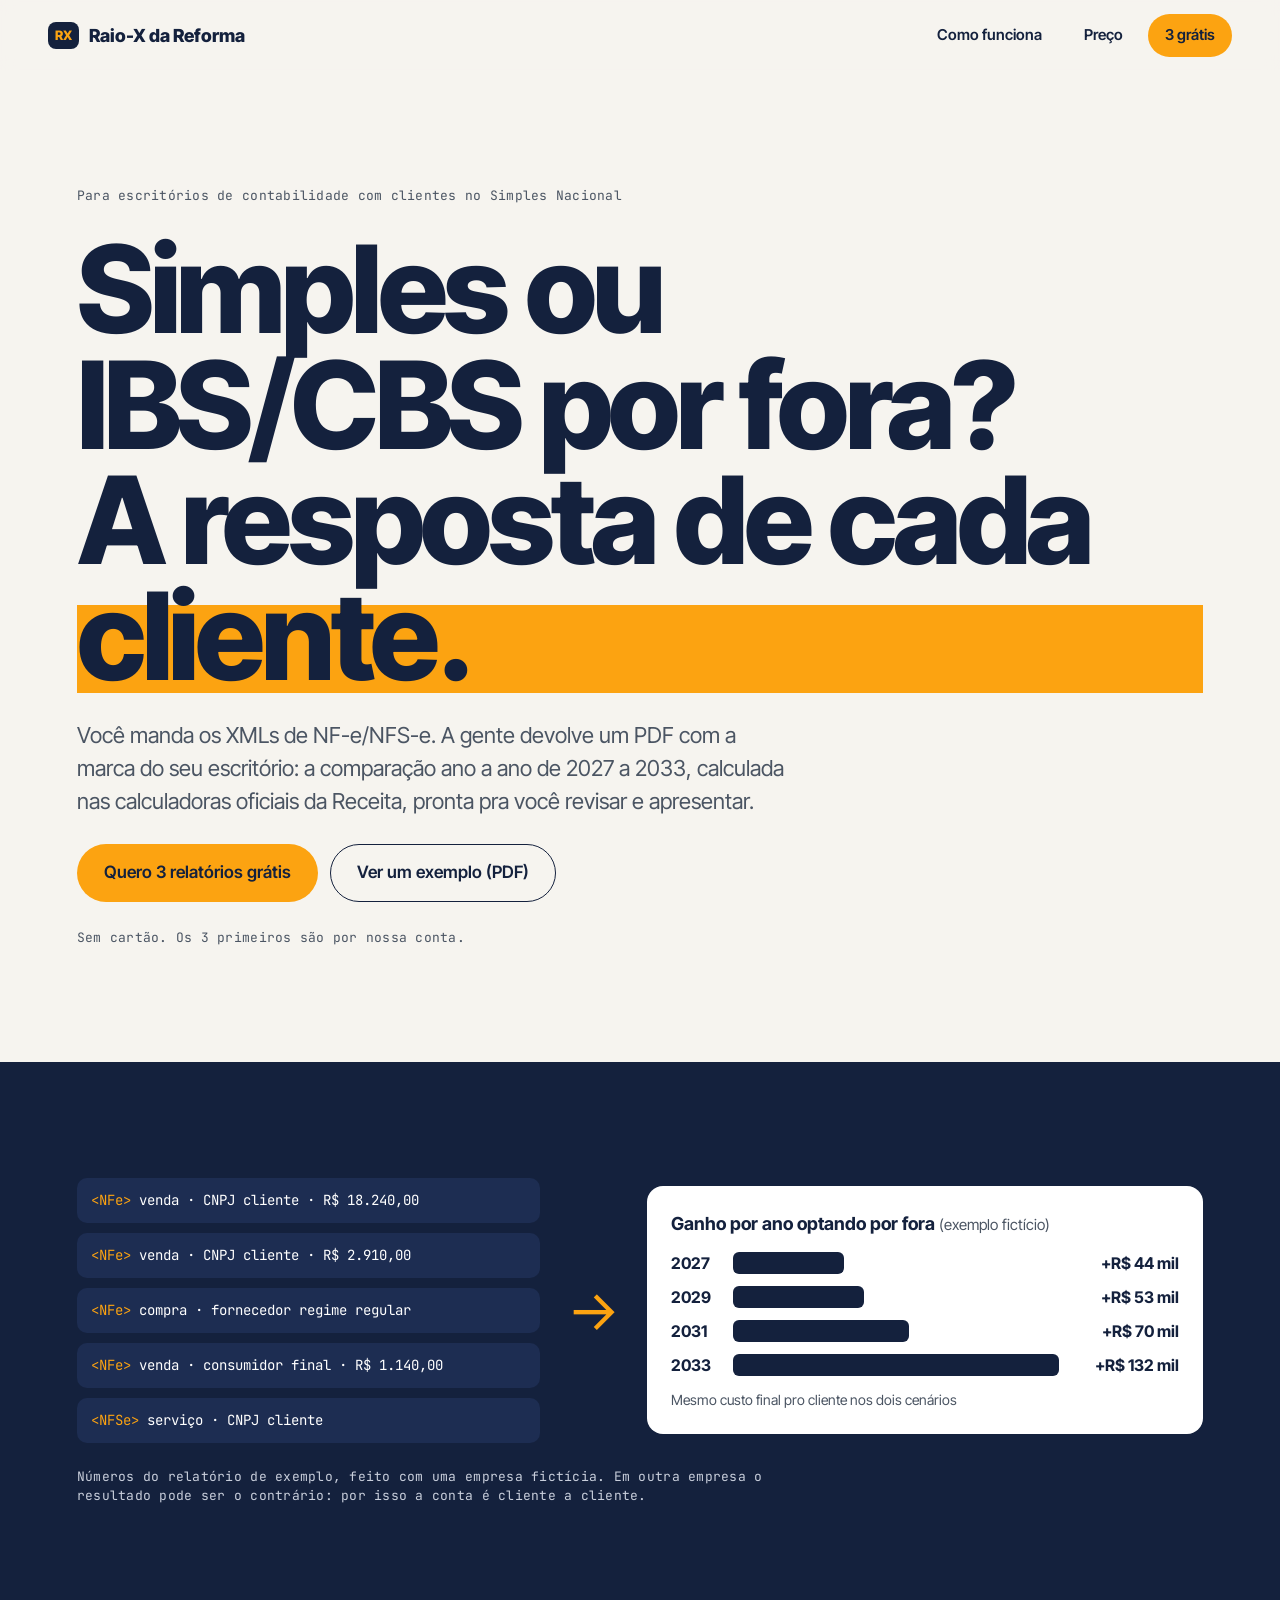
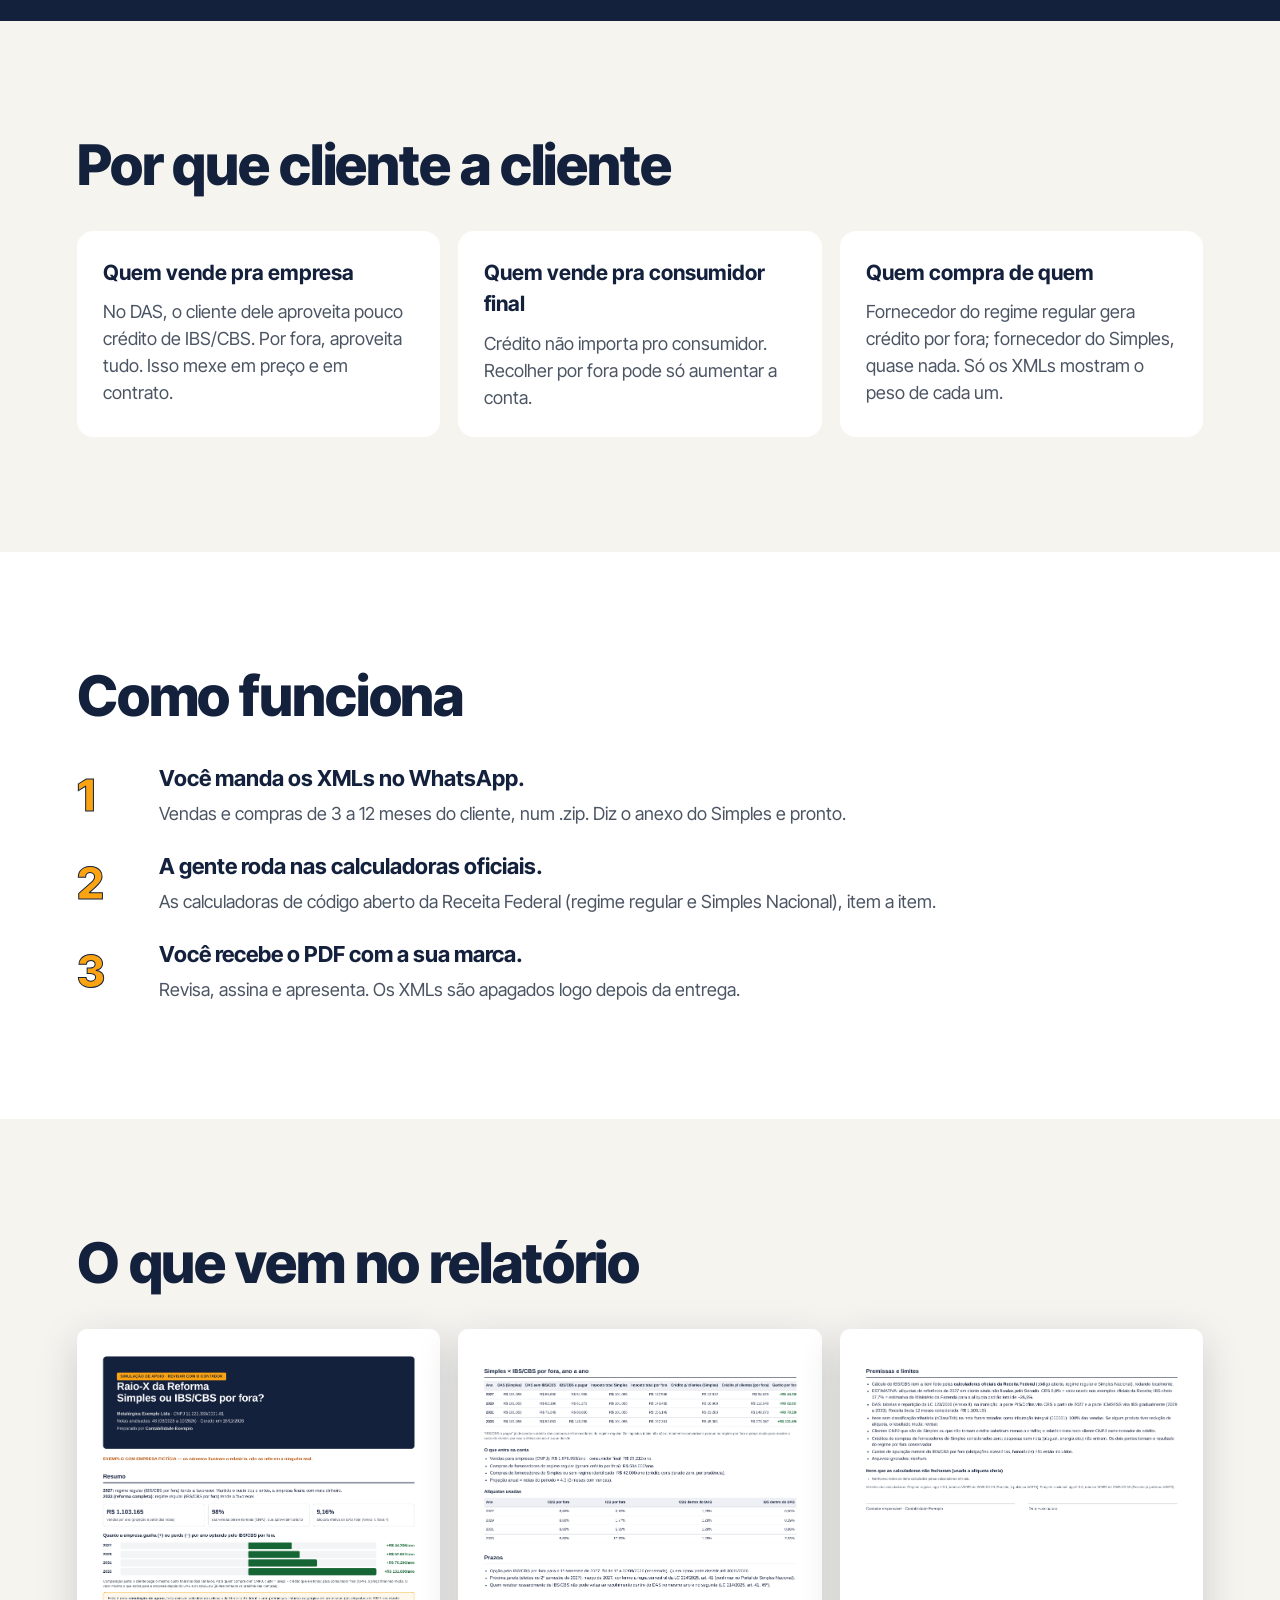
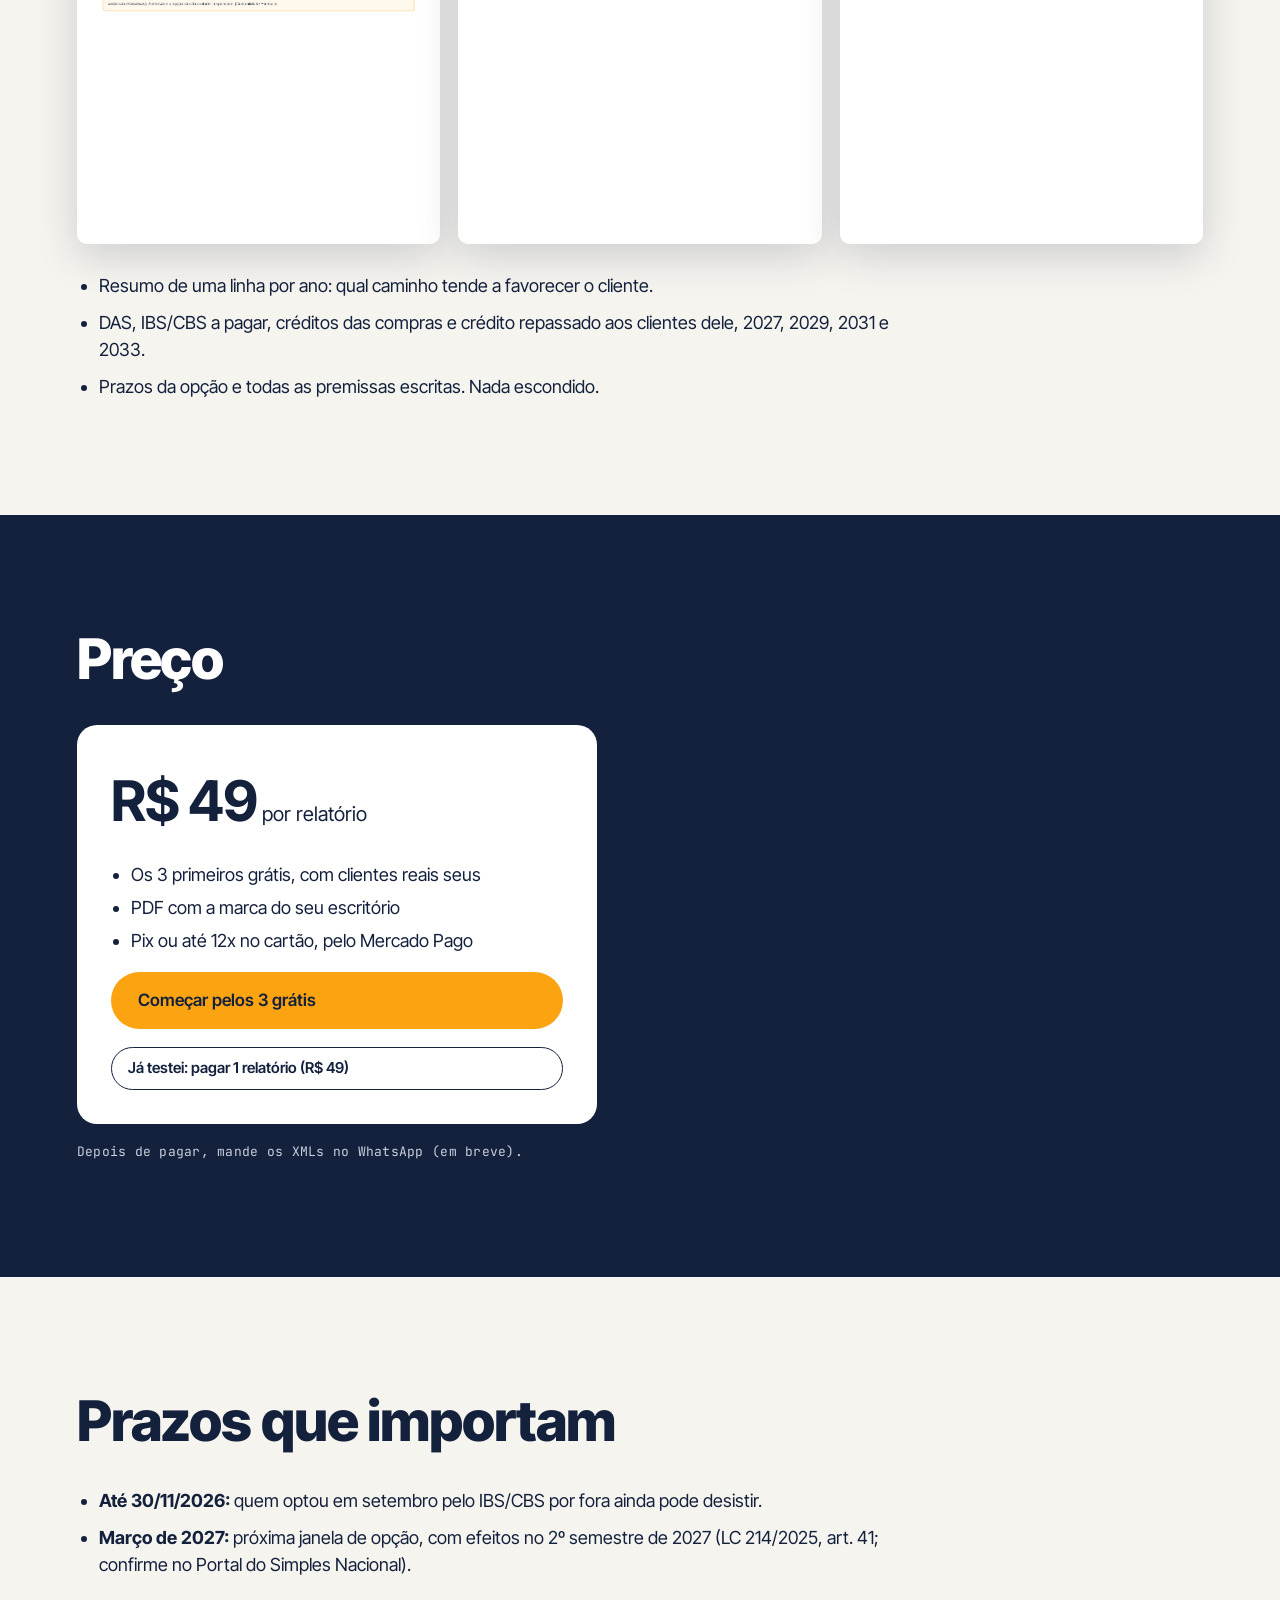
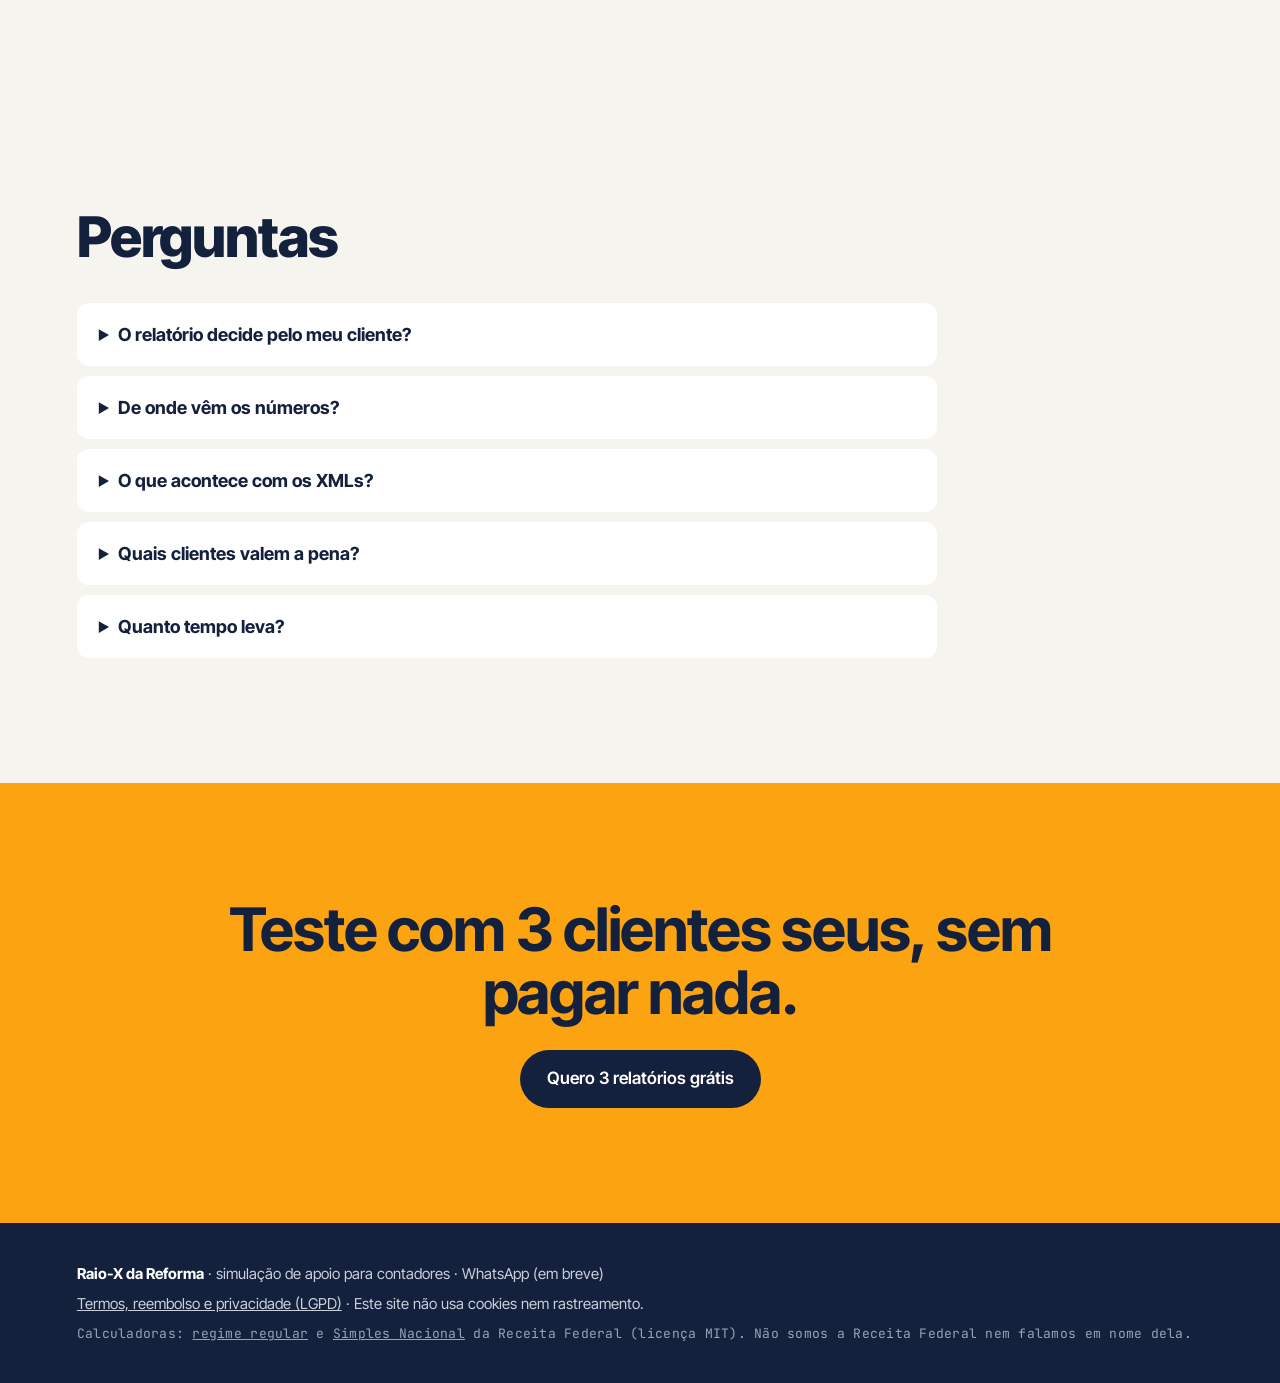
==== index.html @ d7676b39 "Raio-X Reforma: report engine, sales robot, site" ====
<!doctype html>
<html lang="pt-BR">
<head>
<meta charset="utf-8">
<meta name="viewport" content="width=device-width, initial-scale=1">
<title>Raio-X da Reforma · Simples ou IBS/CBS por fora, cliente a cliente</title>
<meta name="description" content="Para escritórios de contabilidade: a partir dos XMLs de NF-e/NFS-e, um PDF com a sua marca comparando Simples x IBS/CBS por fora, ano a ano de 2027 a 2033, calculado nas calculadoras oficiais da Receita.">
<meta name="theme-color" content="#14213d">
<meta property="og:title" content="Raio-X da Reforma · Simples ou IBS/CBS por fora?">
<meta property="og:description" content="A resposta de cada cliente do Simples, num PDF com a marca do seu escritório. 3 relatórios grátis.">
<meta property="og:type" content="website">
<meta property="og:url" content="https://maglionithiago76-debug.github.io/raio-x-reforma/">
<meta property="og:locale" content="pt_BR">
<meta property="og:image" content="https://maglionithiago76-debug.github.io/raio-x-reforma/exemplo/pg-1.png">
<link rel="canonical" href="https://maglionithiago76-debug.github.io/raio-x-reforma/">
<link rel="icon" href="img/icon.svg" type="image/svg+xml">
<link rel="preconnect" href="https://fonts.googleapis.com">
<link rel="preconnect" href="https://fonts.gstatic.com" crossorigin>
<link href="https://fonts.googleapis.com/css2?family=Inter+Tight:wght@400;500;700;800&family=JetBrains+Mono:wght@400;500&display=swap" rel="stylesheet">
<link rel="stylesheet" href="style.css">
</head>
<body>

<header class="nav">
  <a class="marca" href="#topo" aria-label="Raio-X da Reforma, início"><span class="marca__selo" aria-hidden="true">RX</span>Raio-X da Reforma</a>
  <nav class="nav__links" aria-label="Principal">
    <a class="pilula" href="#como">Como funciona</a>
    <a class="pilula" href="#preco">Preço</a>
    <a class="pilula pilula--acento" data-wa="Oi! Quero testar os 3 relatórios grátis do Raio-X da Reforma." href="#">3 grátis</a>
  </nav>
</header>

<main id="topo">

<section class="hero" aria-labelledby="hero-titulo">
  <p class="rotulo">Para escritórios de contabilidade com clientes no Simples Nacional</p>
  <h1 class="hero__titulo" id="hero-titulo">
    <span class="linha">Simples ou</span>
    <span class="linha">IBS/CBS por fora?</span>
    <span class="linha linha--acento">A resposta de cada cliente.</span>
  </h1>
  <p class="hero__sub">Você manda os XMLs de NF-e/NFS-e. A gente devolve um PDF com a marca do seu escritório: a comparação ano a ano de 2027 a 2033, calculada nas calculadoras oficiais da Receita, pronta pra você revisar e apresentar.</p>
  <div class="hero__acoes">
    <a class="pilula pilula--acento pilula--g" data-wa="Oi! Quero testar os 3 relatórios grátis do Raio-X da Reforma." href="#">Quero 3 relatórios grátis</a>
    <a class="pilula pilula--linha pilula--g" href="exemplo/Raio-X%20Reforma%20-%20EXEMPLO.pdf" target="_blank" rel="noopener">Ver um exemplo (PDF)</a>
  </div>
  <p class="rotulo hero__nota">Sem cartão. Os 3 primeiros são por nossa conta.</p>
</section>

<section class="cena" aria-label="Como os XMLs viram o relatório">
  <div class="cena__palco">
    <div class="xmls" aria-hidden="true">
      <p class="xml"><span>&lt;NFe&gt;</span> venda · CNPJ cliente · R$ 18.240,00</p>
      <p class="xml"><span>&lt;NFe&gt;</span> venda · CNPJ cliente · R$ 2.910,00</p>
      <p class="xml"><span>&lt;NFe&gt;</span> compra · fornecedor regime regular</p>
      <p class="xml"><span>&lt;NFe&gt;</span> venda · consumidor final · R$ 1.140,00</p>
      <p class="xml"><span>&lt;NFSe&gt;</span> serviço · CNPJ cliente</p>
    </div>
    <div class="seta" aria-hidden="true">→</div>
    <div class="painel" aria-hidden="true">
      <p class="painel__topo">Ganho por ano optando por fora <small>(exemplo fictício)</small></p>
      <div class="barra"><b>2027</b><i style="--w:34%"></i><span>+R$ 44 mil</span></div>
      <div class="barra"><b>2029</b><i style="--w:40%"></i><span>+R$ 53 mil</span></div>
      <div class="barra"><b>2031</b><i style="--w:54%"></i><span>+R$ 70 mil</span></div>
      <div class="barra"><b>2033</b><i style="--w:100%"></i><span>+R$ 132 mil</span></div>
      <p class="painel__pe">Mesmo custo final pro cliente nos dois cenários</p>
    </div>
  </div>
  <p class="rotulo cena__nota">Números do relatório de exemplo, feito com uma empresa fictícia. Em outra empresa o resultado pode ser o contrário: por isso a conta é cliente a cliente.</p>
</section>

<section class="porque" aria-labelledby="porque-titulo">
  <h2 class="secao__titulo" id="porque-titulo">Por que cliente a cliente</h2>
  <div class="cards">
    <article><h3>Quem vende pra empresa</h3><p>No DAS, o cliente dele aproveita pouco crédito de IBS/CBS. Por fora, aproveita tudo. Isso mexe em preço e em contrato.</p></article>
    <article><h3>Quem vende pra consumidor final</h3><p>Crédito não importa pro consumidor. Recolher por fora pode só aumentar a conta.</p></article>
    <article><h3>Quem compra de quem</h3><p>Fornecedor do regime regular gera crédito por fora; fornecedor do Simples, quase nada. Só os XMLs mostram o peso de cada um.</p></article>
  </div>
</section>

<section class="como" id="como" aria-labelledby="como-titulo">
  <h2 class="secao__titulo" id="como-titulo">Como funciona</h2>
  <ol class="passos">
    <li><b>Você manda os XMLs no WhatsApp.</b><span>Vendas e compras de 3 a 12 meses do cliente, num .zip. Diz o anexo do Simples e pronto.</span></li>
    <li><b>A gente roda nas calculadoras oficiais.</b><span>As calculadoras de código aberto da Receita Federal (regime regular e Simples Nacional), item a item.</span></li>
    <li><b>Você recebe o PDF com a sua marca.</b><span>Revisa, assina e apresenta. Os XMLs são apagados logo depois da entrega.</span></li>
  </ol>
</section>

<section class="exemplo" aria-labelledby="ex-titulo">
  <h2 class="secao__titulo" id="ex-titulo">O que vem no relatório</h2>
  <div class="paginas">
    <a href="exemplo/Raio-X%20Reforma%20-%20EXEMPLO.pdf" target="_blank" rel="noopener"><img src="exemplo/pg-1.png" alt="Página 1 do relatório de exemplo: resumo com o ganho ou perda por ano" loading="lazy" width="909" height="1286"></a>
    <a href="exemplo/Raio-X%20Reforma%20-%20EXEMPLO.pdf" target="_blank" rel="noopener"><img src="exemplo/pg-2.png" alt="Página 2: tabela Simples x IBS/CBS por fora, ano a ano, e alíquotas usadas" loading="lazy" width="909" height="1286"></a>
    <a href="exemplo/Raio-X%20Reforma%20-%20EXEMPLO.pdf" target="_blank" rel="noopener"><img src="exemplo/pg-3.png" alt="Página 3: premissas, limites e espaço para assinatura do contador" loading="lazy" width="909" height="1286"></a>
  </div>
  <ul class="lista">
    <li>Resumo de uma linha por ano: qual caminho tende a favorecer o cliente.</li>
    <li>DAS, IBS/CBS a pagar, créditos das compras e crédito repassado aos clientes dele, 2027, 2029, 2031 e 2033.</li>
    <li>Prazos da opção e todas as premissas escritas. Nada escondido.</li>
  </ul>
</section>

<section class="preco" id="preco" aria-labelledby="preco-titulo">
  <h2 class="secao__titulo" id="preco-titulo">Preço</h2>
  <div class="cartao">
    <p class="cartao__valor"><b>R$ 49</b> por relatório</p>
    <ul>
      <li>Os 3 primeiros grátis, com clientes reais seus</li>
      <li>PDF com a marca do seu escritório</li>
      <li>Pix ou até 12x no cartão, pelo Mercado Pago</li>
    </ul>
    <a class="pilula pilula--acento pilula--g" data-wa="Oi! Quero testar os 3 relatórios grátis do Raio-X da Reforma." href="#">Começar pelos 3 grátis</a>
    <a class="pilula pilula--linha" data-pagar href="#">Já testei: pagar 1 relatório (R$ 49)</a>
  </div>
  <p class="rotulo">Depois de pagar, mande os XMLs no WhatsApp <span data-fone>(em breve)</span>.</p>
</section>

<section class="prazos" aria-labelledby="prazos-titulo">
  <h2 class="secao__titulo" id="prazos-titulo">Prazos que importam</h2>
  <ul class="lista">
    <li><b>Até 30/11/2026:</b> quem optou em setembro pelo IBS/CBS por fora ainda pode desistir.</li>
    <li><b>Março de 2027:</b> próxima janela de opção, com efeitos no 2º semestre de 2027 (LC 214/2025, art. 41; confirme no Portal do Simples Nacional).</li>
  </ul>
</section>

<section class="faq" aria-labelledby="faq-titulo">
  <h2 class="secao__titulo" id="faq-titulo">Perguntas</h2>
  <details><summary>O relatório decide pelo meu cliente?</summary><p>Não. É uma simulação de apoio. Quem decide e faz a opção é o contador responsável; o PDF traz espaço pra sua assinatura.</p></details>
  <details><summary>De onde vêm os números?</summary><p>O IBS e a CBS de cada item saem das calculadoras oficiais de código aberto da Receita Federal. O DAS sai das tabelas da LC 123/2006. As alíquotas de 2027 em diante ainda não foram fixadas, então usamos as estimativas oficiais e isso vem escrito no relatório.</p></details>
  <details><summary>O que acontece com os XMLs?</summary><p>Usamos só pra gerar o relatório e apagamos logo depois da entrega. Não vendemos nem compartilhamos nada.</p></details>
  <details><summary>Quais clientes valem a pena?</summary><p>Principalmente os do Simples que vendem pra outras empresas (CNPJ). Pra quem vende só pra consumidor final, o relatório costuma confirmar que o DAS basta.</p></details>
  <details><summary>Quanto tempo leva?</summary><p>Normalmente no mesmo dia útil em que os XMLs chegam.</p></details>
</section>

<section class="fim">
  <h2>Teste com 3 clientes seus, sem pagar nada.</h2>
  <a class="pilula pilula--acento pilula--g" data-wa="Oi! Quero testar os 3 relatórios grátis do Raio-X da Reforma." href="#">Quero 3 relatórios grátis</a>
</section>

</main>

<footer class="rodape">
  <p><b>Raio-X da Reforma</b> · simulação de apoio para contadores · WhatsApp <span data-fone>(em breve)</span></p>
  <p><a href="termos.html">Termos, reembolso e privacidade (LGPD)</a> · Este site não usa cookies nem rastreamento.</p>
  <p class="rotulo">Calculadoras: <a href="https://github.com/ReceitaFederal/calculadora-rtc-regime-regular" target="_blank" rel="noopener">regime regular</a> e <a href="https://github.com/ReceitaFederal/calculadora-rtc-simples-nacional" target="_blank" rel="noopener">Simples Nacional</a> da Receita Federal (licença MIT). Não somos a Receita Federal nem falamos em nome dela.</p>
</footer>

<script src="config.js"></script>
<script src="app.js"></script>
</body>
</html>
---- style.css ----
/* Palette (3 colours): navy base #14213d · white/off-white neutral · amber accent #fca311 */
:root { --base: #14213d; --base-2: #1d2d52; --neutro: #ffffff; --papel: #f6f4ef; --acento: #fca311; --texto: #14213d; --suave: #4b5563; }
* { box-sizing: border-box; margin: 0; }
html { scroll-behavior: smooth; }
body { font-family: "Inter Tight", system-ui, sans-serif; background: var(--papel); color: var(--texto); font-size: 18px; line-height: 1.5; }
a { color: inherit; }
img { max-width: 100%; display: block; }
.rotulo { font-family: "JetBrains Mono", monospace; font-size: 13px; letter-spacing: .02em; color: var(--suave); }

.nav { position: sticky; top: 0; z-index: 10; display: flex; justify-content: space-between; align-items: center; gap: 12px;
  padding: 14px clamp(16px, 4vw, 48px); background: rgba(246, 244, 239, .92); backdrop-filter: blur(8px); }
.marca { display: flex; align-items: center; gap: 10px; font-weight: 800; text-decoration: none; font-size: 18px; }
.marca__selo { background: var(--base); color: var(--acento); border-radius: 8px; padding: 4px 7px; font-size: 13px; }
.nav__links { display: flex; gap: 8px; }
.pilula { display: inline-block; padding: 9px 16px; border-radius: 999px; text-decoration: none; font-weight: 600; font-size: 15px; border: 1.5px solid transparent; }
.pilula--acento { background: var(--acento); color: var(--base); }
.pilula--acento:hover { filter: brightness(1.05); }
.pilula--linha { border-color: currentColor; }
.pilula--g { padding: 15px 26px; font-size: 17px; }

section { padding: clamp(56px, 9vw, 120px) clamp(16px, 6vw, 96px); }
.secao__titulo { font-size: clamp(32px, 5vw, 56px); line-height: 1.05; letter-spacing: -.02em; margin-bottom: 36px; font-weight: 800; }

.hero { min-height: 88vh; display: flex; flex-direction: column; justify-content: center; gap: 26px; }
.hero__titulo { font-size: clamp(46px, 9.5vw, 132px); line-height: .95; letter-spacing: -.035em; font-weight: 800; }
.hero__titulo .linha { display: block; opacity: 0; transform: translateY(30px); animation: sobe .8s cubic-bezier(.2, .7, .2, 1) forwards; }
.hero__titulo .linha:nth-child(2) { animation-delay: .12s; }
.hero__titulo .linha:nth-child(3) { animation-delay: .24s; }
.linha--acento { color: var(--base); background: linear-gradient(transparent 62%, var(--acento) 62%); width: fit-content; }
@keyframes sobe { to { opacity: 1; transform: none; } }
.hero__sub { max-width: 720px; font-size: clamp(18px, 2vw, 22px); color: var(--suave); }
.hero__acoes { display: flex; flex-wrap: wrap; gap: 12px; }

.cena { background: var(--base); color: var(--neutro); }
.cena__palco { display: grid; grid-template-columns: 1fr auto 1.2fr; gap: 28px; align-items: center; }
.xmls { display: grid; gap: 10px; }
.xml { font-family: "JetBrains Mono", monospace; font-size: 14px; background: var(--base-2); border-radius: 10px; padding: 12px 14px; opacity: .2; transform: translateX(-20px); transition: .6s; }
.xml span { color: var(--acento); }
.cena.ativa .xml { opacity: 1; transform: none; }
.cena.ativa .xml:nth-child(2) { transition-delay: .1s; } .cena.ativa .xml:nth-child(3) { transition-delay: .2s; }
.cena.ativa .xml:nth-child(4) { transition-delay: .3s; } .cena.ativa .xml:nth-child(5) { transition-delay: .4s; }
.seta { font-size: 56px; color: var(--acento); }
.painel { background: var(--neutro); color: var(--base); border-radius: 16px; padding: 24px; }
.painel__topo { font-weight: 700; margin-bottom: 14px; } .painel__topo small { color: var(--suave); font-weight: 400; }
.barra { display: grid; grid-template-columns: 52px 1fr 110px; gap: 10px; align-items: center; margin: 10px 0; font-size: 16px; }
.barra i { display: block; height: 22px; border-radius: 6px; background: var(--base); width: 0; transition: width 1.2s cubic-bezier(.2, .7, .2, 1) .5s; }
.cena.ativa .barra i { width: var(--w); }
.barra span { font-weight: 700; text-align: right; }
.painel__pe { margin-top: 12px; font-size: 14px; color: var(--suave); }
.cena__nota { color: #c9cfdc; margin-top: 24px; max-width: 760px; }

.cards { display: grid; grid-template-columns: repeat(3, 1fr); gap: 18px; }
.cards article { background: var(--neutro); border-radius: 16px; padding: 26px; }
.cards h3 { font-size: 21px; margin-bottom: 10px; }
.cards p { color: var(--suave); }

.como { background: var(--neutro); }
.passos { list-style: none; padding: 0; display: grid; gap: 22px; counter-reset: p; max-width: 900px; }
.passos li { counter-increment: p; display: grid; grid-template-columns: 64px 1fr; gap: 4px 18px; }
.passos li::before { content: counter(p); grid-row: span 2; font-size: 44px; font-weight: 800; color: var(--acento); -webkit-text-stroke: 1px var(--base); }
.passos b { font-size: 22px; } .passos span { color: var(--suave); }

.paginas { display: grid; grid-template-columns: repeat(3, 1fr); gap: 18px; margin-bottom: 28px; }
.paginas img { border-radius: 10px; box-shadow: 0 12px 40px rgba(20, 33, 61, .18); transition: transform .3s; height: auto; }
.paginas a:hover img { transform: translateY(-6px); }
.lista { display: grid; gap: 10px; max-width: 860px; padding-left: 22px; }

.preco { background: var(--base); color: var(--neutro); }
.cartao { background: var(--neutro); color: var(--base); border-radius: 20px; padding: 34px; max-width: 520px; display: grid; gap: 18px; }
.cartao__valor { font-size: 20px; } .cartao__valor b { font-size: 56px; letter-spacing: -.02em; }
.cartao ul { padding-left: 20px; display: grid; gap: 6px; }
.preco .rotulo { color: #c9cfdc; margin-top: 18px; }

.faq details { background: var(--neutro); border-radius: 12px; padding: 18px 22px; margin-bottom: 10px; max-width: 860px; }
.faq summary { font-weight: 700; cursor: pointer; }
.faq details p { margin-top: 10px; color: var(--suave); }

.fim { background: var(--acento); text-align: center; display: grid; gap: 26px; justify-items: center; }
.fim h2 { font-size: clamp(32px, 5vw, 60px); line-height: 1.05; letter-spacing: -.02em; max-width: 900px; }
.fim .pilula--acento { background: var(--base); color: var(--neutro); }

.rodape { background: var(--base); color: #c9cfdc; padding: 40px clamp(16px, 6vw, 96px); display: grid; gap: 8px; font-size: 15px; }
.rodape b { color: var(--neutro); }
.rodape .rotulo { color: #9aa3b5; }

@media (max-width: 860px) {
  .nav__links .pilula:not(.pilula--acento) { display: none; }
  .cena__palco { grid-template-columns: 1fr; } .seta { transform: rotate(90deg); justify-self: center; }
  .cards, .paginas { grid-template-columns: 1fr; }
  .barra { grid-template-columns: 44px 1fr 96px; font-size: 14px; }
}
@media (prefers-reduced-motion: reduce) {
  .hero__titulo .linha { animation: none; opacity: 1; transform: none; }
  .xml, .barra i { transition: none; }
}
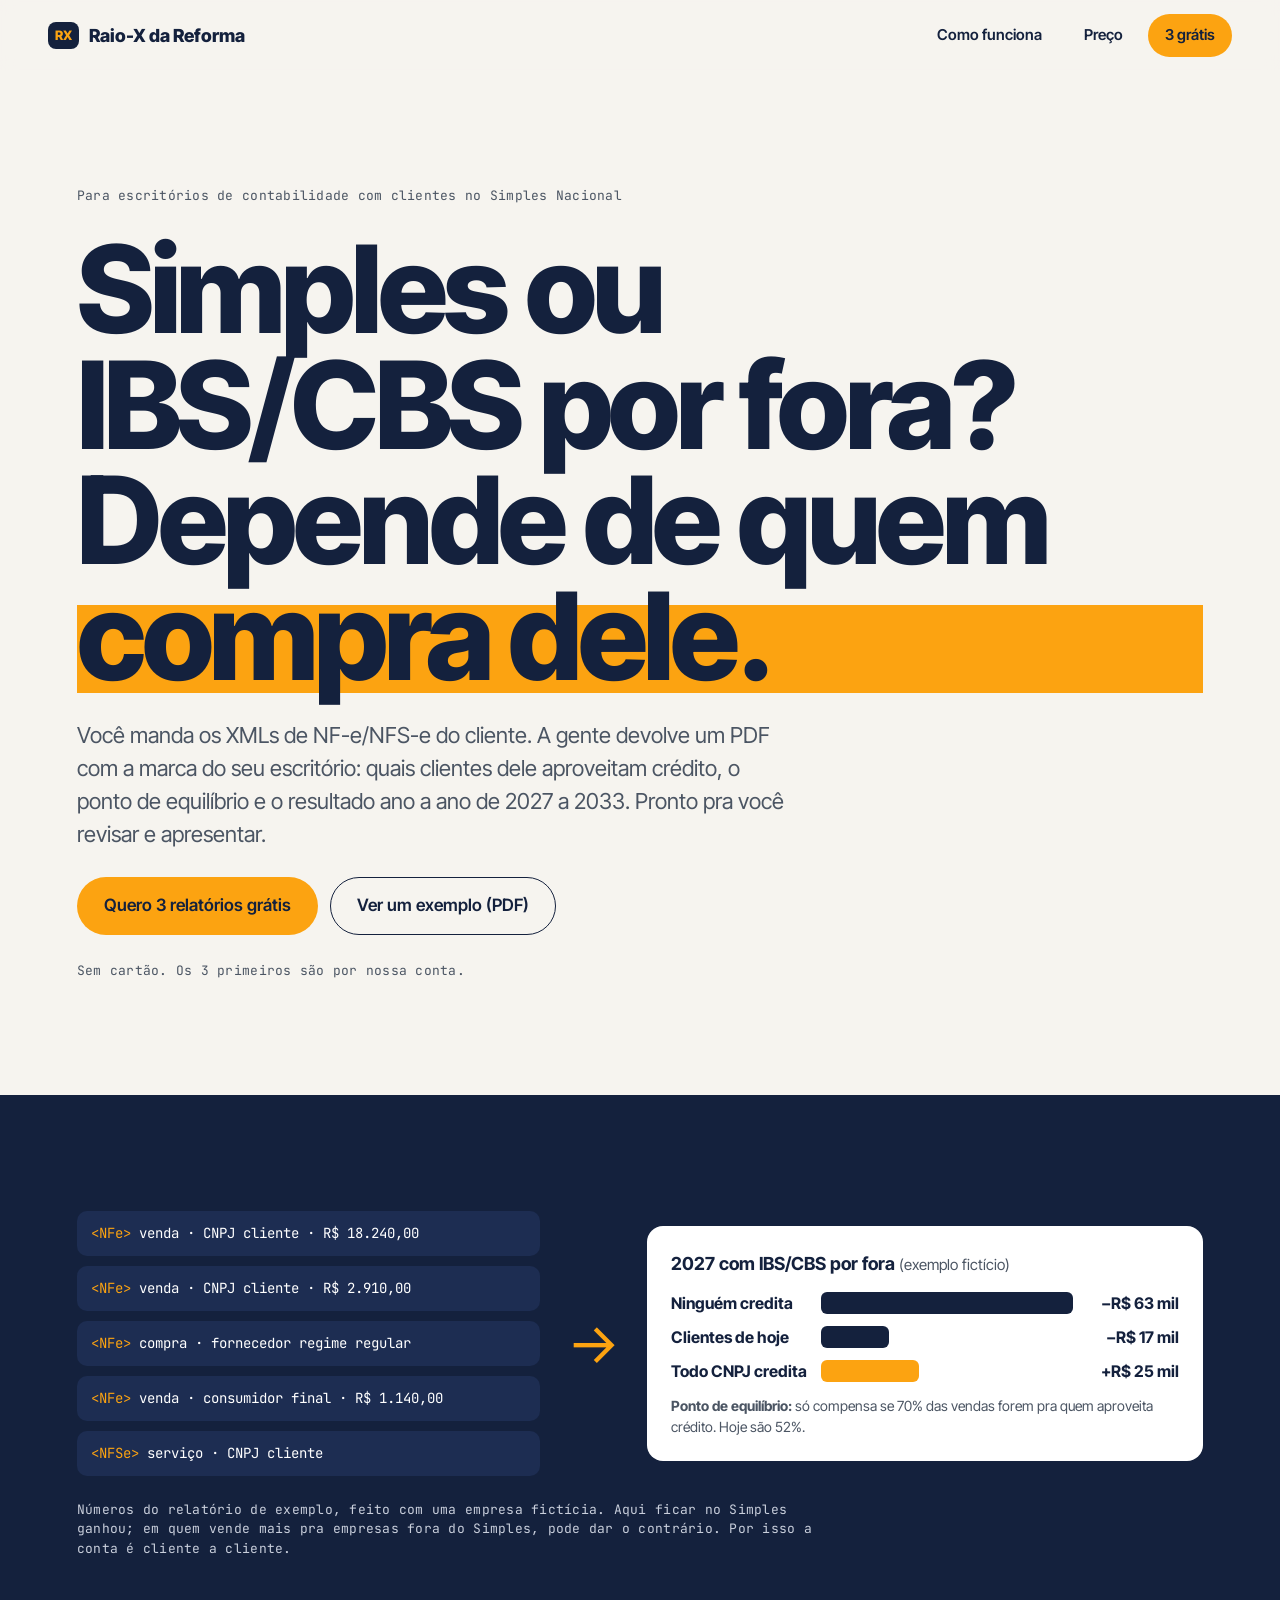
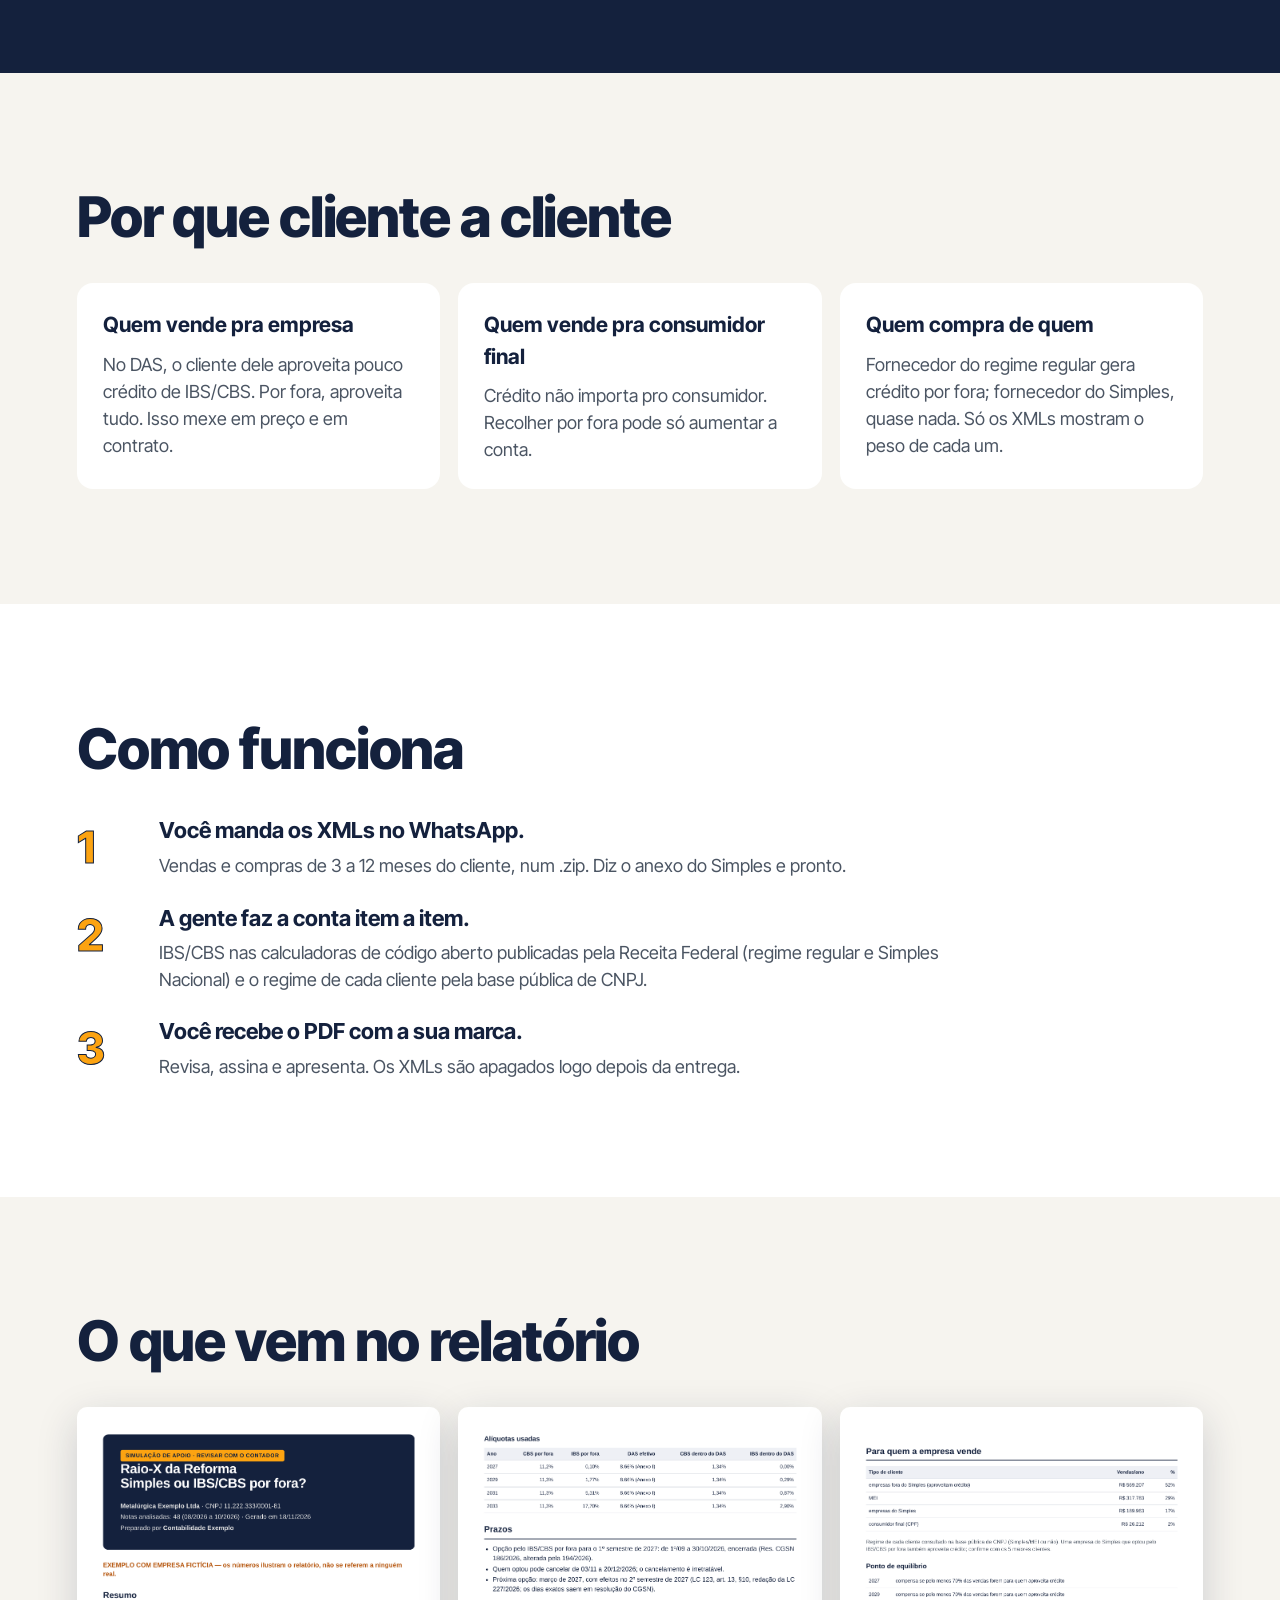
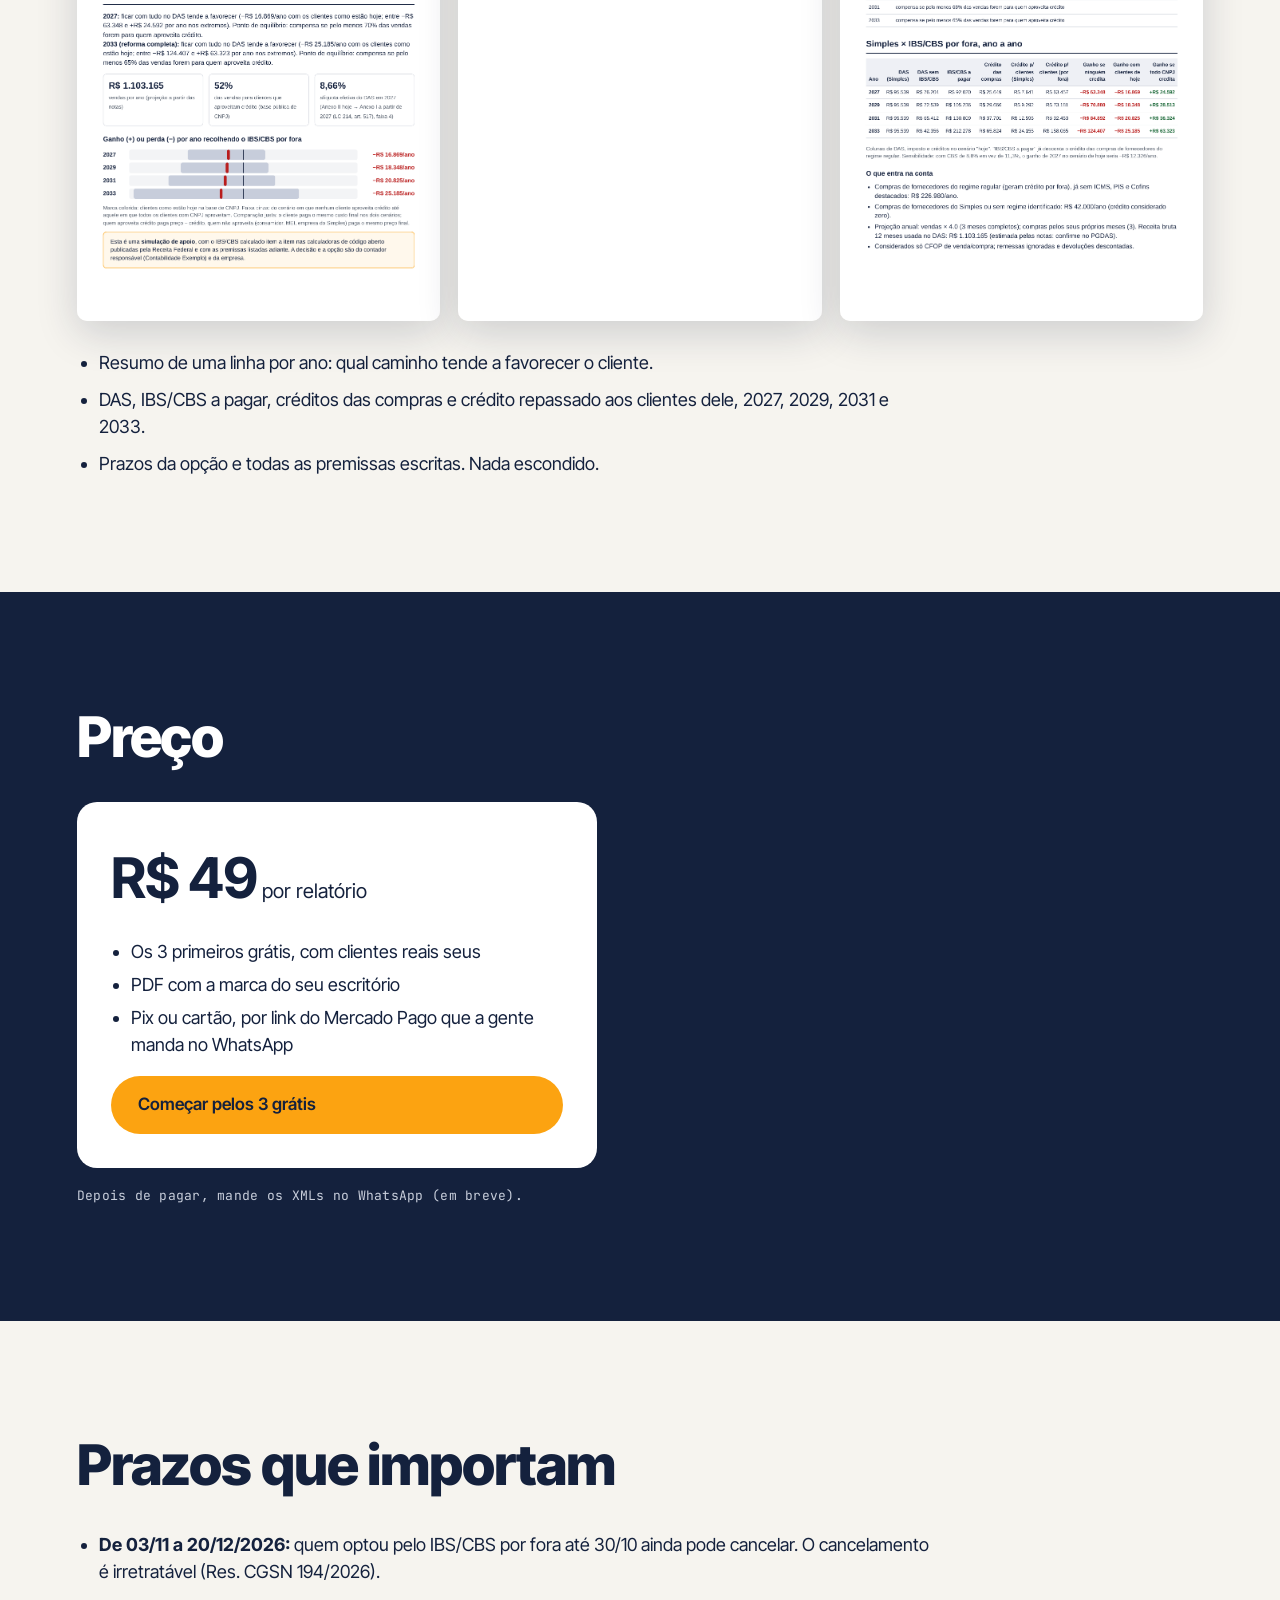
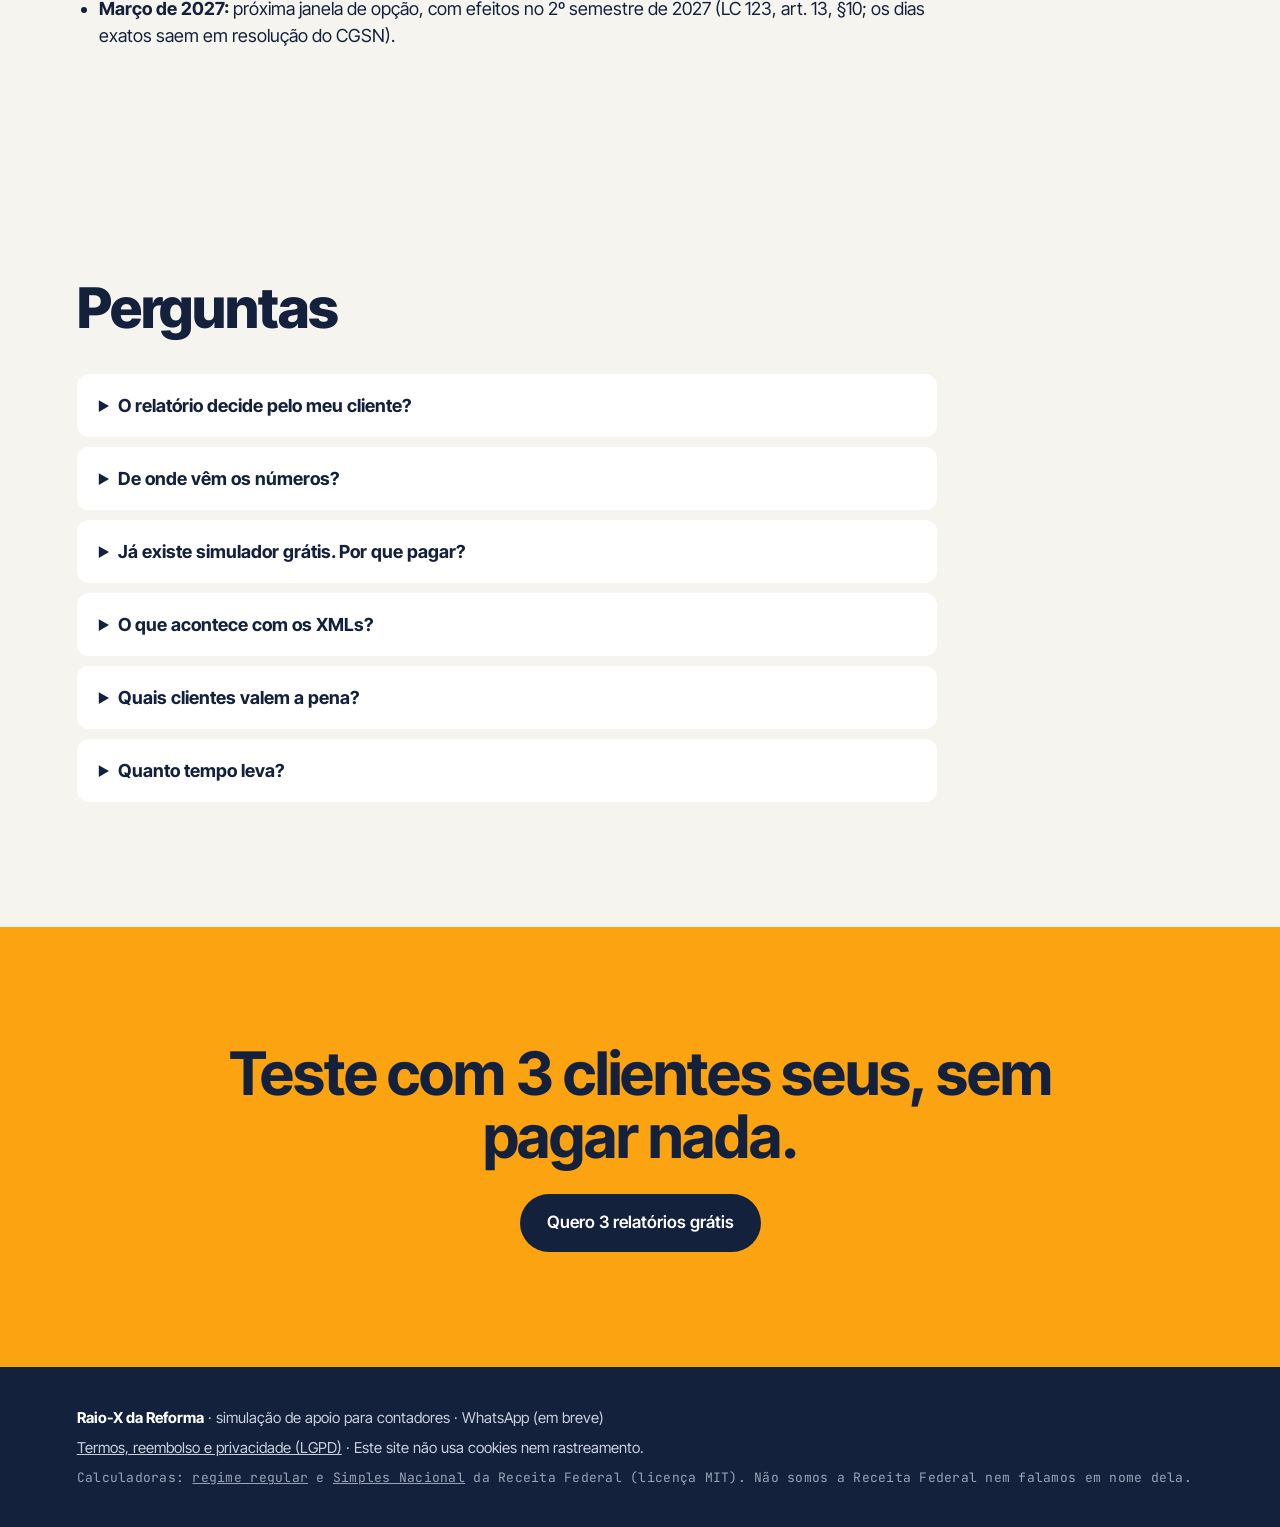
==== commit 43bc3174: "judge fixes: customer regime scenarios, break-even, CBS 11.3, deadlines, CFOP, purchase base, site/p" ====
--- a/index.html
+++ b/index.html
@@ -4,7 +4,7 @@
 <meta charset="utf-8">
 <meta name="viewport" content="width=device-width, initial-scale=1">
 <title>Raio-X da Reforma · Simples ou IBS/CBS por fora, cliente a cliente</title>
-<meta name="description" content="Para escritórios de contabilidade: a partir dos XMLs de NF-e/NFS-e, um PDF com a sua marca comparando Simples x IBS/CBS por fora, ano a ano de 2027 a 2033, calculado nas calculadoras oficiais da Receita.">
+<meta name="description" content="Para escritórios de contabilidade: a partir dos XMLs de NF-e/NFS-e, um PDF com a sua marca comparando Simples x IBS/CBS por fora, quais clientes dele aproveitam crédito, ponto de equilíbrio e resultado ano a ano de 2027 a 2033.">
 <meta name="theme-color" content="#14213d">
 <meta property="og:title" content="Raio-X da Reforma · Simples ou IBS/CBS por fora?">
 <meta property="og:description" content="A resposta de cada cliente do Simples, num PDF com a marca do seu escritório. 3 relatórios grátis.">
@@ -37,9 +37,9 @@
   <h1 class="hero__titulo" id="hero-titulo">
     <span class="linha">Simples ou</span>
     <span class="linha">IBS/CBS por fora?</span>
-    <span class="linha linha--acento">A resposta de cada cliente.</span>
+    <span class="linha linha--acento">Depende de quem compra dele.</span>
   </h1>
-  <p class="hero__sub">Você manda os XMLs de NF-e/NFS-e. A gente devolve um PDF com a marca do seu escritório: a comparação ano a ano de 2027 a 2033, calculada nas calculadoras oficiais da Receita, pronta pra você revisar e apresentar.</p>
+  <p class="hero__sub">Você manda os XMLs de NF-e/NFS-e do cliente. A gente devolve um PDF com a marca do seu escritório: quais clientes dele aproveitam crédito, o ponto de equilíbrio e o resultado ano a ano de 2027 a 2033. Pronto pra você revisar e apresentar.</p>
   <div class="hero__acoes">
     <a class="pilula pilula--acento pilula--g" data-wa="Oi! Quero testar os 3 relatórios grátis do Raio-X da Reforma." href="#">Quero 3 relatórios grátis</a>
     <a class="pilula pilula--linha pilula--g" href="exemplo/Raio-X%20Reforma%20-%20EXEMPLO.pdf" target="_blank" rel="noopener">Ver um exemplo (PDF)</a>
@@ -58,15 +58,14 @@
     </div>
     <div class="seta" aria-hidden="true">→</div>
     <div class="painel" aria-hidden="true">
-      <p class="painel__topo">Ganho por ano optando por fora <small>(exemplo fictício)</small></p>
-      <div class="barra"><b>2027</b><i style="--w:34%"></i><span>+R$ 44 mil</span></div>
-      <div class="barra"><b>2029</b><i style="--w:40%"></i><span>+R$ 53 mil</span></div>
-      <div class="barra"><b>2031</b><i style="--w:54%"></i><span>+R$ 70 mil</span></div>
-      <div class="barra"><b>2033</b><i style="--w:100%"></i><span>+R$ 132 mil</span></div>
-      <p class="painel__pe">Mesmo custo final pro cliente nos dois cenários</p>
+      <p class="painel__topo">2027 com IBS/CBS por fora <small>(exemplo fictício)</small></p>
+      <div class="barra barra--neg"><b>Ninguém credita</b><i style="--w:100%"></i><span>−R$ 63 mil</span></div>
+      <div class="barra barra--neg"><b>Clientes de hoje</b><i style="--w:27%"></i><span>−R$ 17 mil</span></div>
+      <div class="barra"><b>Todo CNPJ credita</b><i style="--w:39%"></i><span>+R$ 25 mil</span></div>
+      <p class="painel__pe"><b>Ponto de equilíbrio:</b> só compensa se 70% das vendas forem pra quem aproveita crédito. Hoje são 52%.</p>
     </div>
   </div>
-  <p class="rotulo cena__nota">Números do relatório de exemplo, feito com uma empresa fictícia. Em outra empresa o resultado pode ser o contrário: por isso a conta é cliente a cliente.</p>
+  <p class="rotulo cena__nota">Números do relatório de exemplo, feito com uma empresa fictícia. Aqui ficar no Simples ganhou; em quem vende mais pra empresas fora do Simples, pode dar o contrário. Por isso a conta é cliente a cliente.</p>
 </section>
 
 <section class="porque" aria-labelledby="porque-titulo">
@@ -82,7 +81,7 @@
   <h2 class="secao__titulo" id="como-titulo">Como funciona</h2>
   <ol class="passos">
     <li><b>Você manda os XMLs no WhatsApp.</b><span>Vendas e compras de 3 a 12 meses do cliente, num .zip. Diz o anexo do Simples e pronto.</span></li>
-    <li><b>A gente roda nas calculadoras oficiais.</b><span>As calculadoras de código aberto da Receita Federal (regime regular e Simples Nacional), item a item.</span></li>
+    <li><b>A gente faz a conta item a item.</b><span>IBS/CBS nas calculadoras de código aberto publicadas pela Receita Federal (regime regular e Simples Nacional) e o regime de cada cliente pela base pública de CNPJ.</span></li>
     <li><b>Você recebe o PDF com a sua marca.</b><span>Revisa, assina e apresenta. Os XMLs são apagados logo depois da entrega.</span></li>
   </ol>
 </section>
@@ -90,9 +89,9 @@
 <section class="exemplo" aria-labelledby="ex-titulo">
   <h2 class="secao__titulo" id="ex-titulo">O que vem no relatório</h2>
   <div class="paginas">
-    <a href="exemplo/Raio-X%20Reforma%20-%20EXEMPLO.pdf" target="_blank" rel="noopener"><img src="exemplo/pg-1.png" alt="Página 1 do relatório de exemplo: resumo com o ganho ou perda por ano" loading="lazy" width="909" height="1286"></a>
-    <a href="exemplo/Raio-X%20Reforma%20-%20EXEMPLO.pdf" target="_blank" rel="noopener"><img src="exemplo/pg-2.png" alt="Página 2: tabela Simples x IBS/CBS por fora, ano a ano, e alíquotas usadas" loading="lazy" width="909" height="1286"></a>
-    <a href="exemplo/Raio-X%20Reforma%20-%20EXEMPLO.pdf" target="_blank" rel="noopener"><img src="exemplo/pg-3.png" alt="Página 3: premissas, limites e espaço para assinatura do contador" loading="lazy" width="909" height="1286"></a>
+    <a href="exemplo/Raio-X%20Reforma%20-%20EXEMPLO.pdf" target="_blank" rel="noopener"><img src="exemplo/pg-1.png" alt="Página 1 do relatório de exemplo: resumo com a faixa de resultado por ano" loading="lazy" width="909" height="1286"></a>
+    <a href="exemplo/Raio-X%20Reforma%20-%20EXEMPLO.pdf" target="_blank" rel="noopener"><img src="exemplo/pg-3.png" alt="Página 3: alíquotas usadas e prazos da opção" loading="lazy" width="909" height="1286"></a>
+    <a href="exemplo/Raio-X%20Reforma%20-%20EXEMPLO.pdf" target="_blank" rel="noopener"><img src="exemplo/pg-2.png" alt="Página 2: para quem a empresa vende, ponto de equilíbrio e tabela ano a ano" loading="lazy" width="909" height="1286"></a>
   </div>
   <ul class="lista">
     <li>Resumo de uma linha por ano: qual caminho tende a favorecer o cliente.</li>
@@ -108,10 +107,9 @@
     <ul>
       <li>Os 3 primeiros grátis, com clientes reais seus</li>
       <li>PDF com a marca do seu escritório</li>
-      <li>Pix ou até 12x no cartão, pelo Mercado Pago</li>
+      <li>Pix ou cartão, por link do Mercado Pago que a gente manda no WhatsApp</li>
     </ul>
     <a class="pilula pilula--acento pilula--g" data-wa="Oi! Quero testar os 3 relatórios grátis do Raio-X da Reforma." href="#">Começar pelos 3 grátis</a>
-    <a class="pilula pilula--linha" data-pagar href="#">Já testei: pagar 1 relatório (R$ 49)</a>
   </div>
   <p class="rotulo">Depois de pagar, mande os XMLs no WhatsApp <span data-fone>(em breve)</span>.</p>
 </section>
@@ -119,15 +117,16 @@
 <section class="prazos" aria-labelledby="prazos-titulo">
   <h2 class="secao__titulo" id="prazos-titulo">Prazos que importam</h2>
   <ul class="lista">
-    <li><b>Até 30/11/2026:</b> quem optou em setembro pelo IBS/CBS por fora ainda pode desistir.</li>
-    <li><b>Março de 2027:</b> próxima janela de opção, com efeitos no 2º semestre de 2027 (LC 214/2025, art. 41; confirme no Portal do Simples Nacional).</li>
+    <li><b>De 03/11 a 20/12/2026:</b> quem optou pelo IBS/CBS por fora até 30/10 ainda pode cancelar. O cancelamento é irretratável (Res. CGSN 194/2026).</li>
+    <li><b>Março de 2027:</b> próxima janela de opção, com efeitos no 2º semestre de 2027 (LC 123, art. 13, §10; os dias exatos saem em resolução do CGSN).</li>
   </ul>
 </section>
 
 <section class="faq" aria-labelledby="faq-titulo">
   <h2 class="secao__titulo" id="faq-titulo">Perguntas</h2>
   <details><summary>O relatório decide pelo meu cliente?</summary><p>Não. É uma simulação de apoio. Quem decide e faz a opção é o contador responsável; o PDF traz espaço pra sua assinatura.</p></details>
-  <details><summary>De onde vêm os números?</summary><p>O IBS e a CBS de cada item saem das calculadoras oficiais de código aberto da Receita Federal. O DAS sai das tabelas da LC 123/2006. As alíquotas de 2027 em diante ainda não foram fixadas, então usamos as estimativas oficiais e isso vem escrito no relatório.</p></details>
+  <details><summary>De onde vêm os números?</summary><p>O IBS e a CBS de cada item saem das calculadoras de código aberto publicadas pela Receita Federal. O DAS sai das tabelas da LC 123/2006. A CBS de 2027 usa os 11,3% calculados pelo TCU (o Senado confirma até 15/12/2026); o IBS cheio a partir de 2029 ainda é estimativa. Tudo isso vem escrito no relatório.</p></details>
+  <details><summary>Já existe simulador grátis. Por que pagar?</summary><p>Os simuladores pedem que você digite quanto das vendas vai pra quem aproveita crédito. É justamente o número que decide. A gente tira isso dos XMLs e da base pública de CNPJ, cliente por cliente, e entrega o PDF com a sua marca.</p></details>
   <details><summary>O que acontece com os XMLs?</summary><p>Usamos só pra gerar o relatório e apagamos logo depois da entrega. Não vendemos nem compartilhamos nada.</p></details>
   <details><summary>Quais clientes valem a pena?</summary><p>Principalmente os do Simples que vendem pra outras empresas (CNPJ). Pra quem vende só pra consumidor final, o relatório costuma confirmar que o DAS basta.</p></details>
   <details><summary>Quanto tempo leva?</summary><p>Normalmente no mesmo dia útil em que os XMLs chegam.</p></details>
--- a/style.css
+++ b/style.css
@@ -42,9 +42,11 @@
 .seta { font-size: 56px; color: var(--acento); }
 .painel { background: var(--neutro); color: var(--base); border-radius: 16px; padding: 24px; }
 .painel__topo { font-weight: 700; margin-bottom: 14px; } .painel__topo small { color: var(--suave); font-weight: 400; }
-.barra { display: grid; grid-template-columns: 52px 1fr 110px; gap: 10px; align-items: center; margin: 10px 0; font-size: 16px; }
+.barra { display: grid; grid-template-columns: 140px 1fr 96px; gap: 10px; align-items: center; margin: 10px 0; font-size: 16px; }
 .barra i { display: block; height: 22px; border-radius: 6px; background: var(--base); width: 0; transition: width 1.2s cubic-bezier(.2, .7, .2, 1) .5s; }
 .cena.ativa .barra i { width: var(--w); }
+.barra:not(.barra--neg) i { background: var(--acento); }
+.barra--neg span { color: var(--base); }
 .barra span { font-weight: 700; text-align: right; }
 .painel__pe { margin-top: 12px; font-size: 14px; color: var(--suave); }
 .cena__nota { color: #c9cfdc; margin-top: 24px; max-width: 760px; }
@@ -87,7 +89,7 @@
   .nav__links .pilula:not(.pilula--acento) { display: none; }
   .cena__palco { grid-template-columns: 1fr; } .seta { transform: rotate(90deg); justify-self: center; }
   .cards, .paginas { grid-template-columns: 1fr; }
-  .barra { grid-template-columns: 44px 1fr 96px; font-size: 14px; }
+  .barra { grid-template-columns: 112px 1fr 80px; font-size: 13px; }
 }
 @media (prefers-reduced-motion: reduce) {
   .hero__titulo .linha { animation: none; opacity: 1; transform: none; }
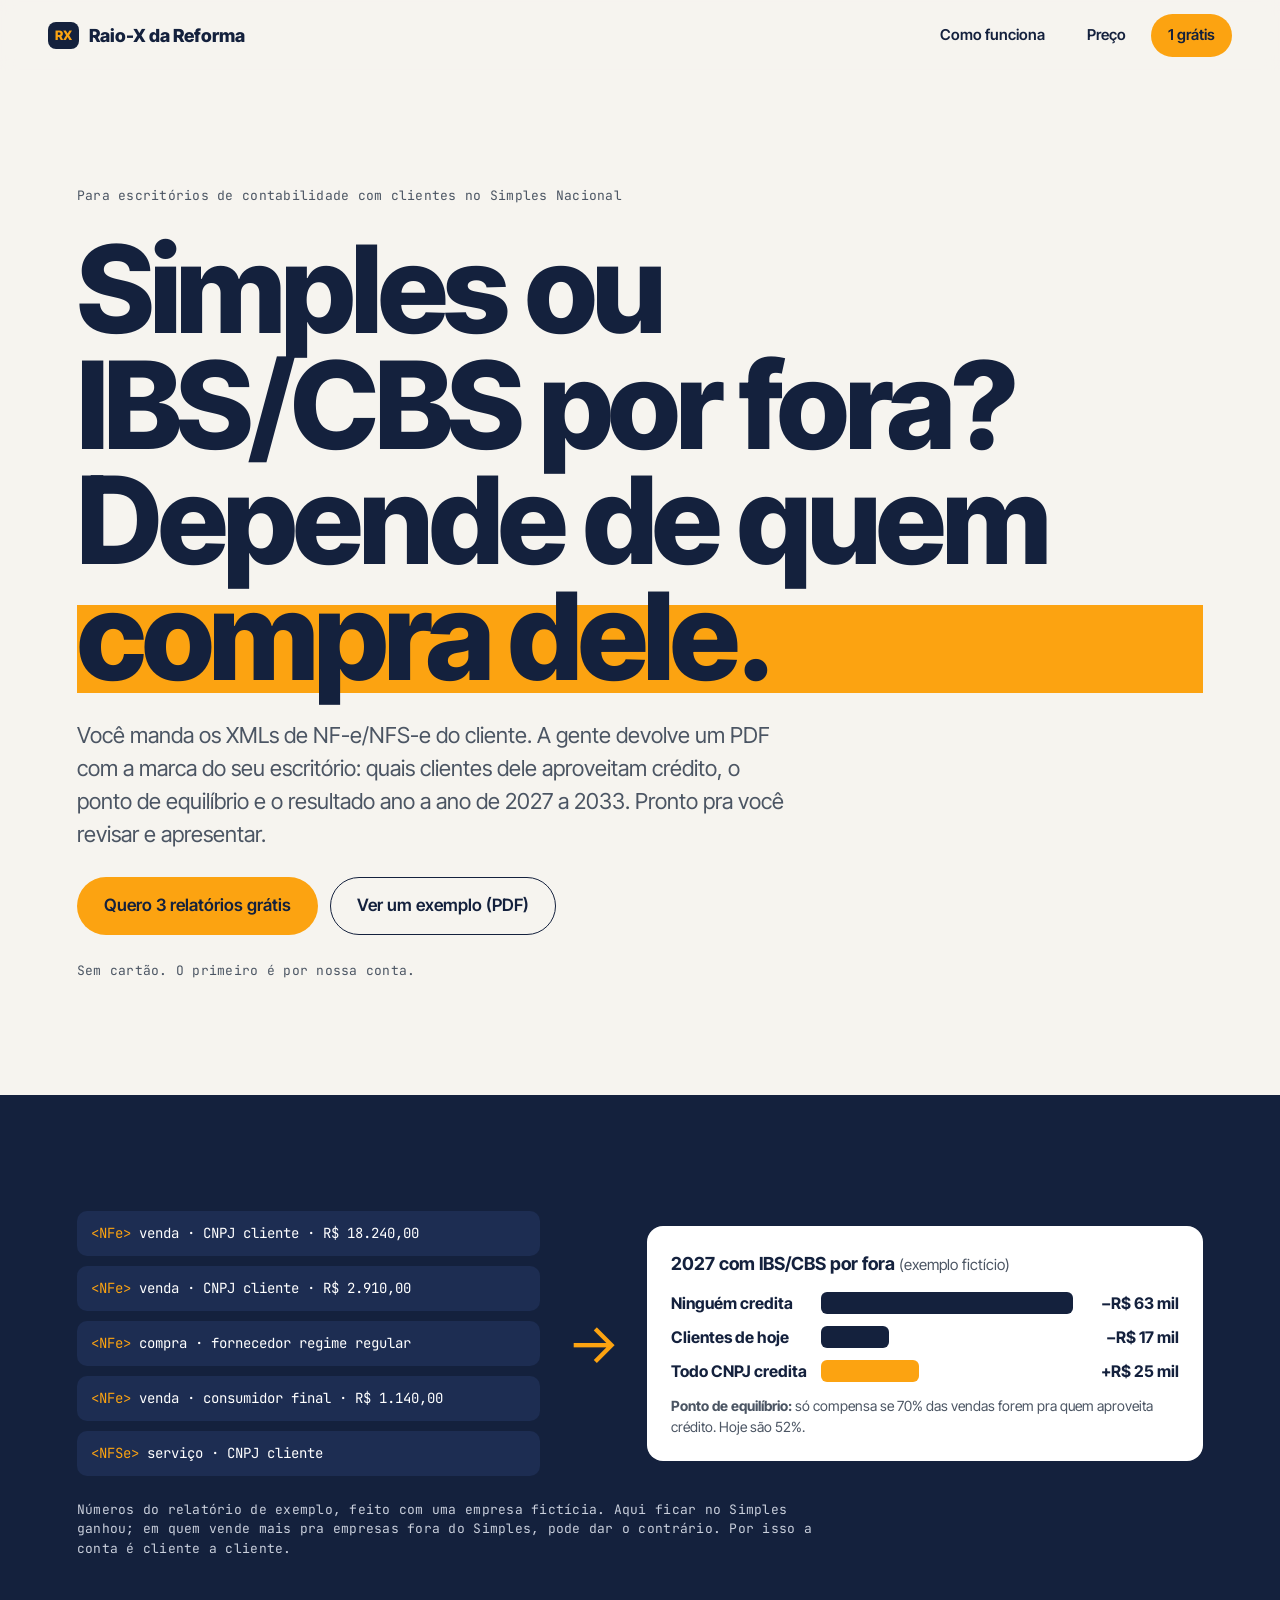
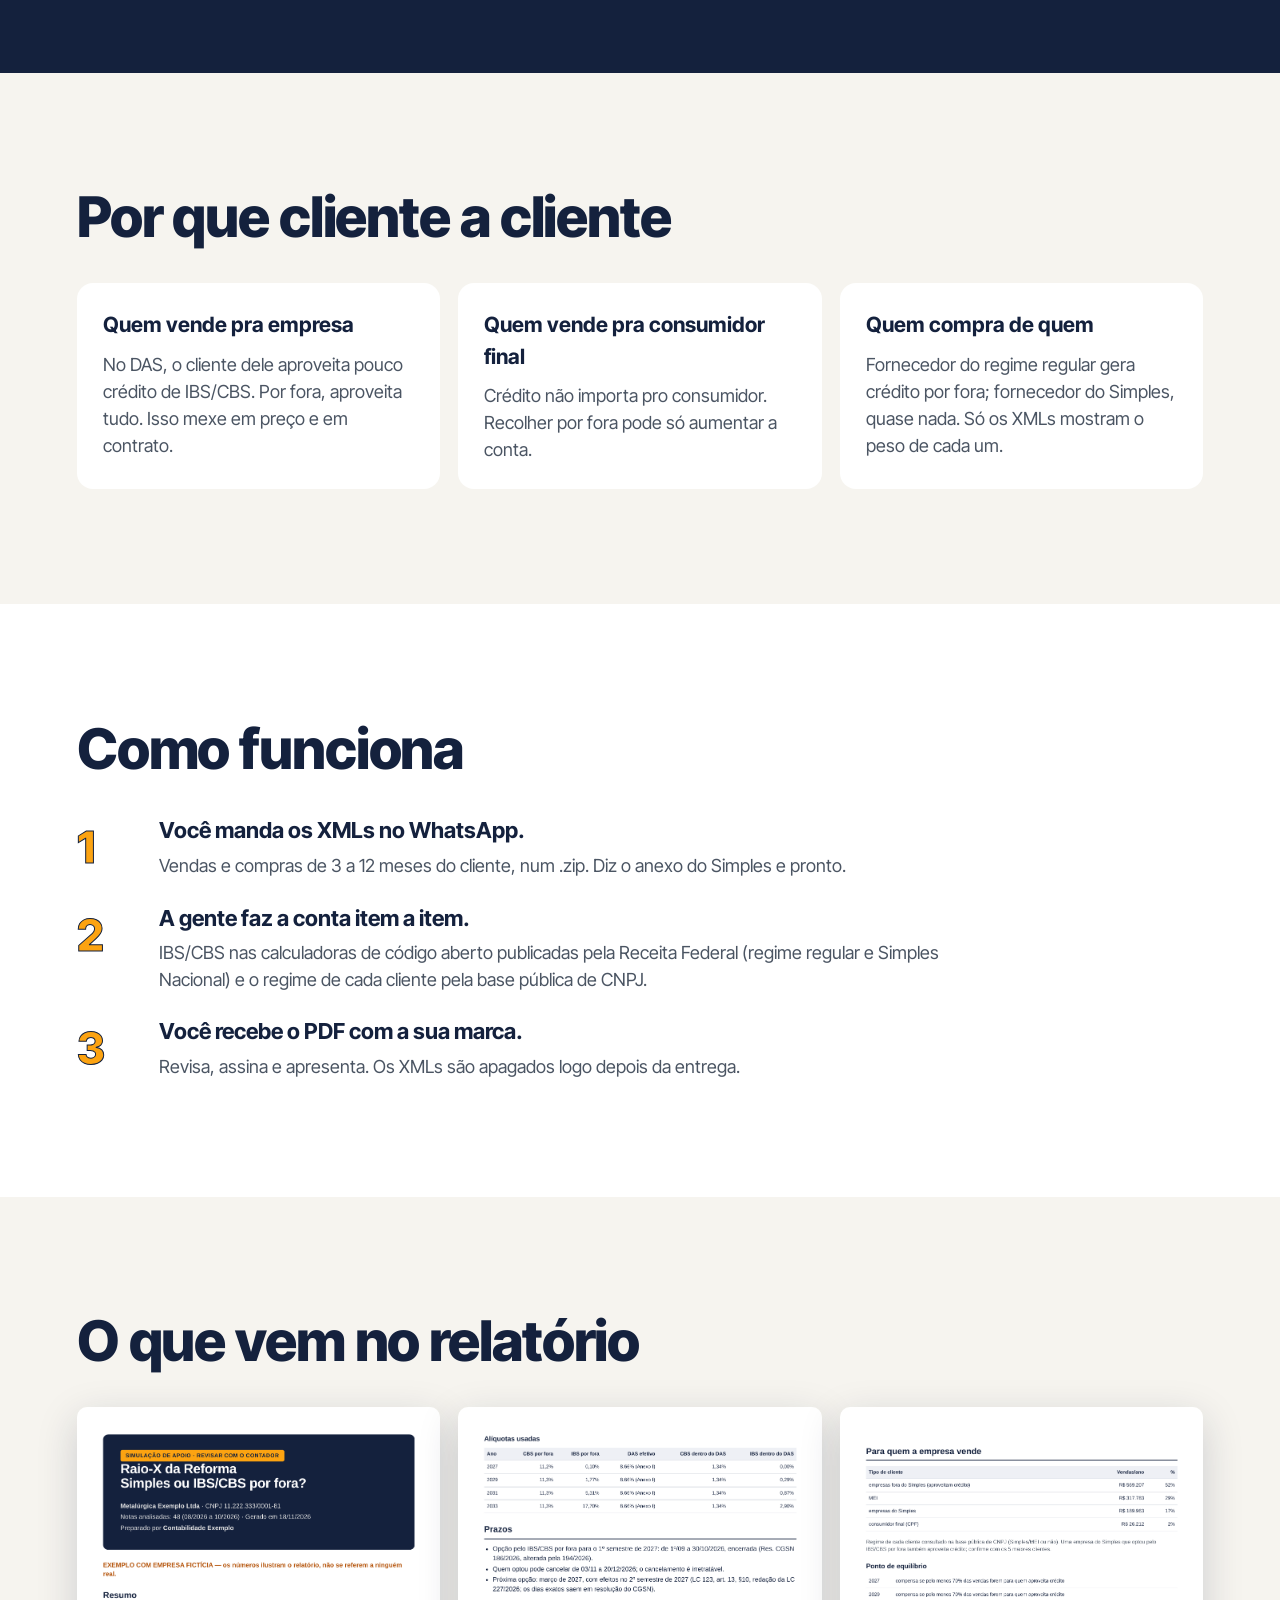
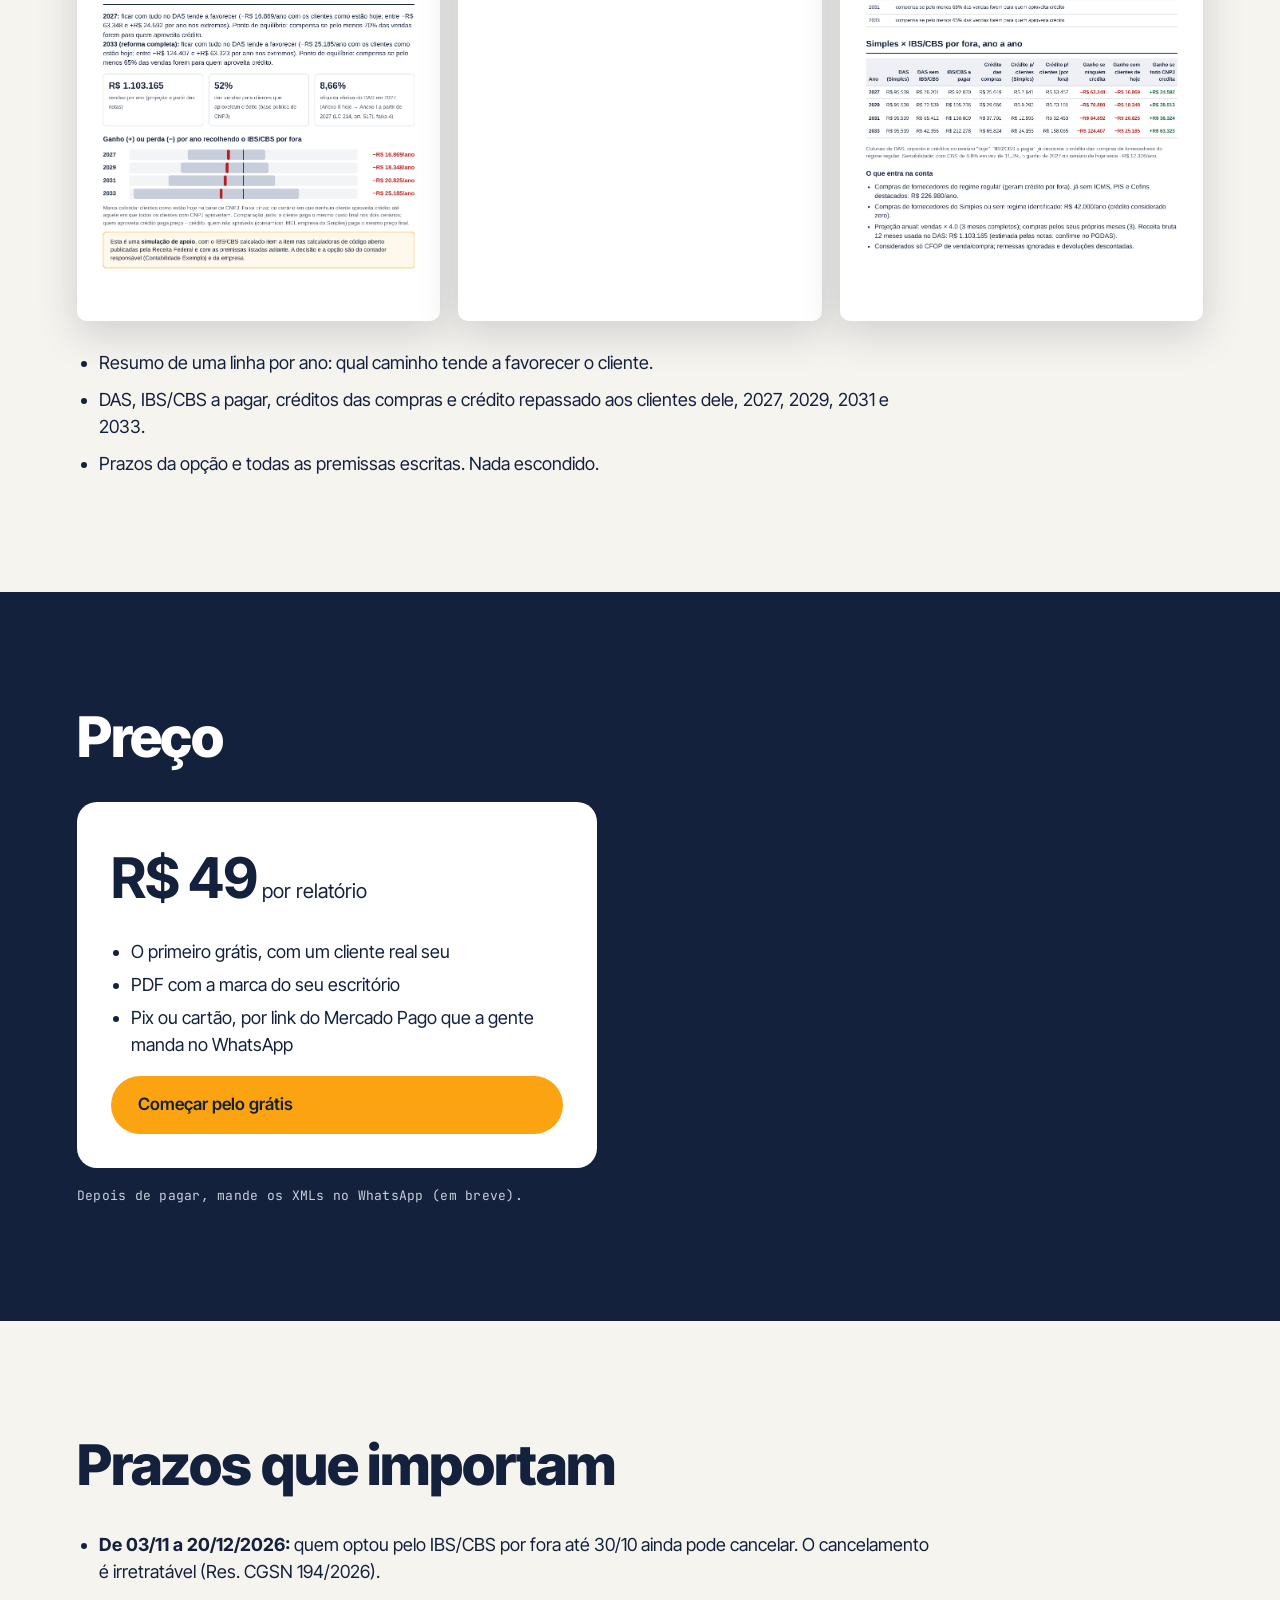
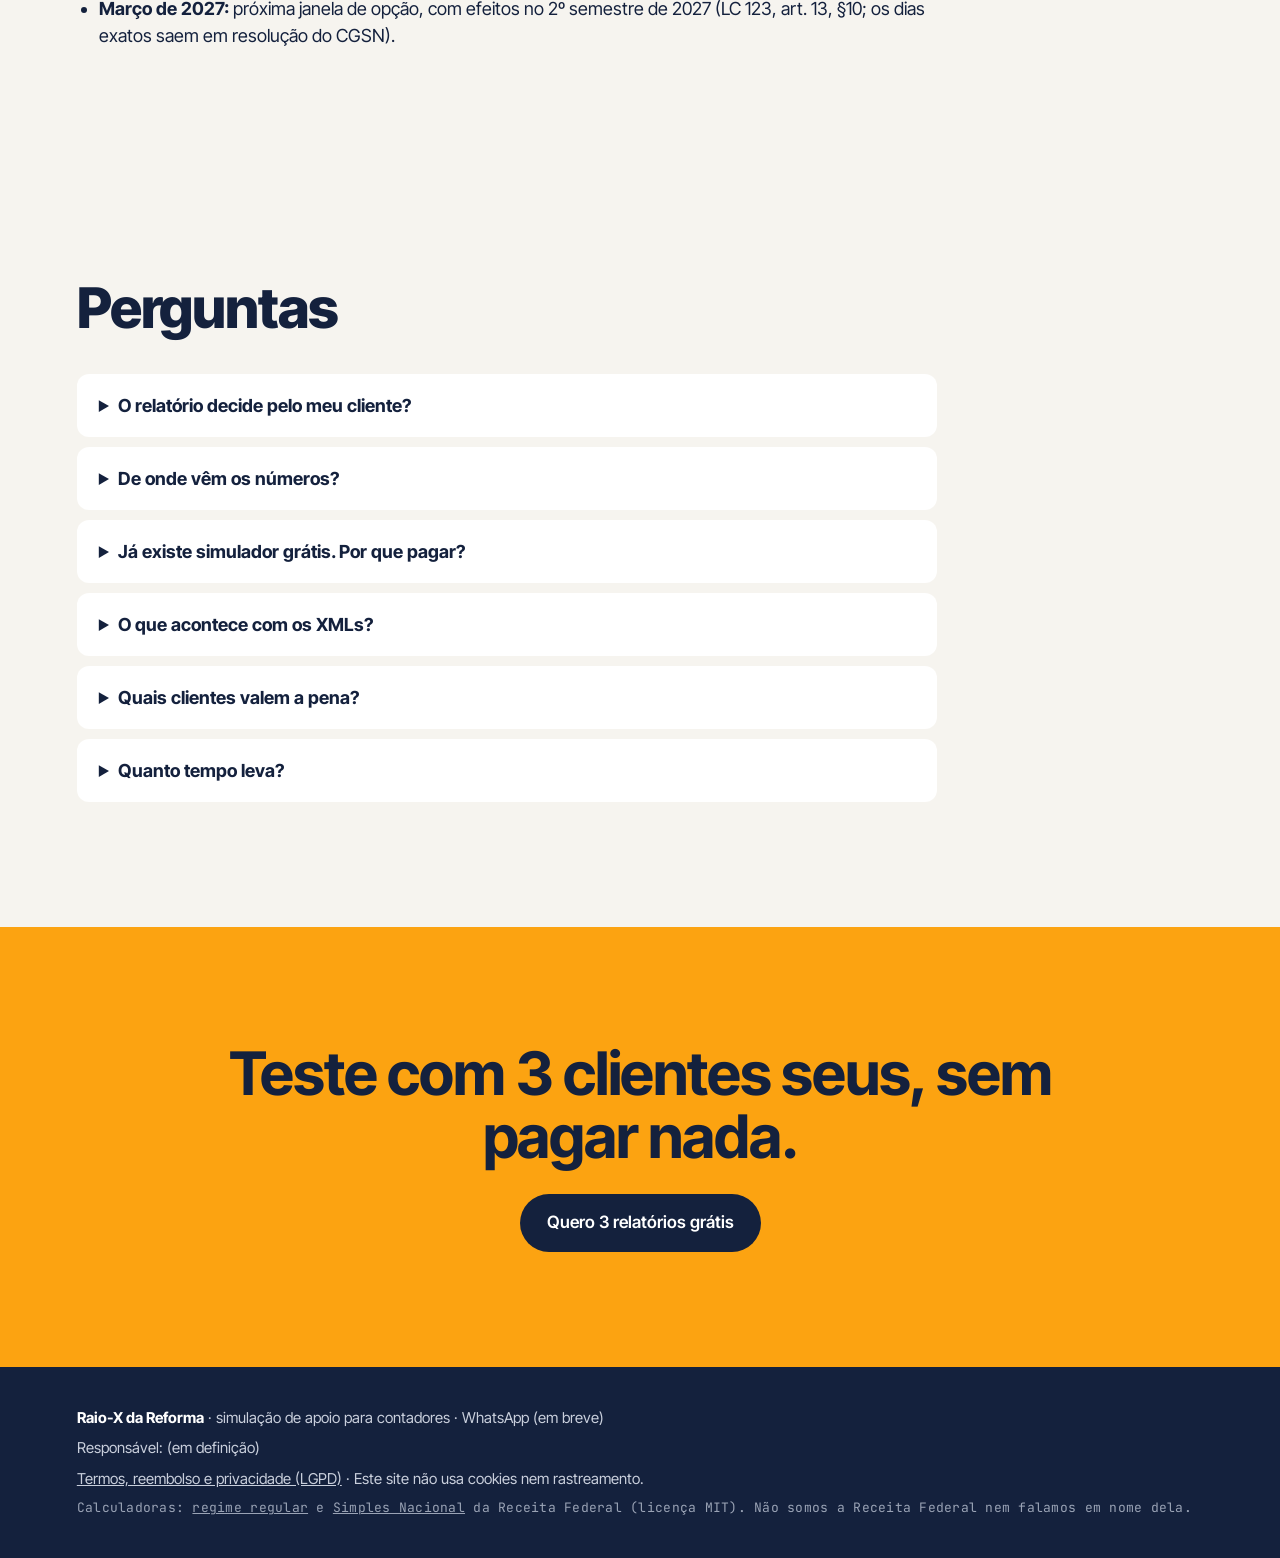
==== commit dfb57260: "1 free report, seller field on site, 1x payment wording Co-Authored-By: Claude Opus 5.5 <noreply@ant" ====
--- a/index.html
+++ b/index.html
@@ -26,7 +26,7 @@
   <nav class="nav__links" aria-label="Principal">
     <a class="pilula" href="#como">Como funciona</a>
     <a class="pilula" href="#preco">Preço</a>
-    <a class="pilula pilula--acento" data-wa="Oi! Quero testar os 3 relatórios grátis do Raio-X da Reforma." href="#">3 grátis</a>
+    <a class="pilula pilula--acento" data-wa="Oi! Quero testar o relatório grátis do Raio-X da Reforma." href="#">1 grátis</a>
   </nav>
 </header>
 
@@ -44,7 +44,7 @@
     <a class="pilula pilula--acento pilula--g" data-wa="Oi! Quero testar os 3 relatórios grátis do Raio-X da Reforma." href="#">Quero 3 relatórios grátis</a>
     <a class="pilula pilula--linha pilula--g" href="exemplo/Raio-X%20Reforma%20-%20EXEMPLO.pdf" target="_blank" rel="noopener">Ver um exemplo (PDF)</a>
   </div>
-  <p class="rotulo hero__nota">Sem cartão. Os 3 primeiros são por nossa conta.</p>
+  <p class="rotulo hero__nota">Sem cartão. O primeiro é por nossa conta.</p>
 </section>
 
 <section class="cena" aria-label="Como os XMLs viram o relatório">
@@ -105,11 +105,11 @@
   <div class="cartao">
     <p class="cartao__valor"><b>R$ 49</b> por relatório</p>
     <ul>
-      <li>Os 3 primeiros grátis, com clientes reais seus</li>
+      <li>O primeiro grátis, com um cliente real seu</li>
       <li>PDF com a marca do seu escritório</li>
       <li>Pix ou cartão, por link do Mercado Pago que a gente manda no WhatsApp</li>
     </ul>
-    <a class="pilula pilula--acento pilula--g" data-wa="Oi! Quero testar os 3 relatórios grátis do Raio-X da Reforma." href="#">Começar pelos 3 grátis</a>
+    <a class="pilula pilula--acento pilula--g" data-wa="Oi! Quero testar o relatório grátis do Raio-X da Reforma." href="#">Começar pelo grátis</a>
   </div>
   <p class="rotulo">Depois de pagar, mande os XMLs no WhatsApp <span data-fone>(em breve)</span>.</p>
 </section>
@@ -141,6 +141,7 @@
 
 <footer class="rodape">
   <p><b>Raio-X da Reforma</b> · simulação de apoio para contadores · WhatsApp <span data-fone>(em breve)</span></p>
+  <p>Responsável: <span data-vendedor>(em definição)</span></p>
   <p><a href="termos.html">Termos, reembolso e privacidade (LGPD)</a> · Este site não usa cookies nem rastreamento.</p>
   <p class="rotulo">Calculadoras: <a href="https://github.com/ReceitaFederal/calculadora-rtc-regime-regular" target="_blank" rel="noopener">regime regular</a> e <a href="https://github.com/ReceitaFederal/calculadora-rtc-simples-nacional" target="_blank" rel="noopener">Simples Nacional</a> da Receita Federal (licença MIT). Não somos a Receita Federal nem falamos em nome dela.</p>
 </footer>
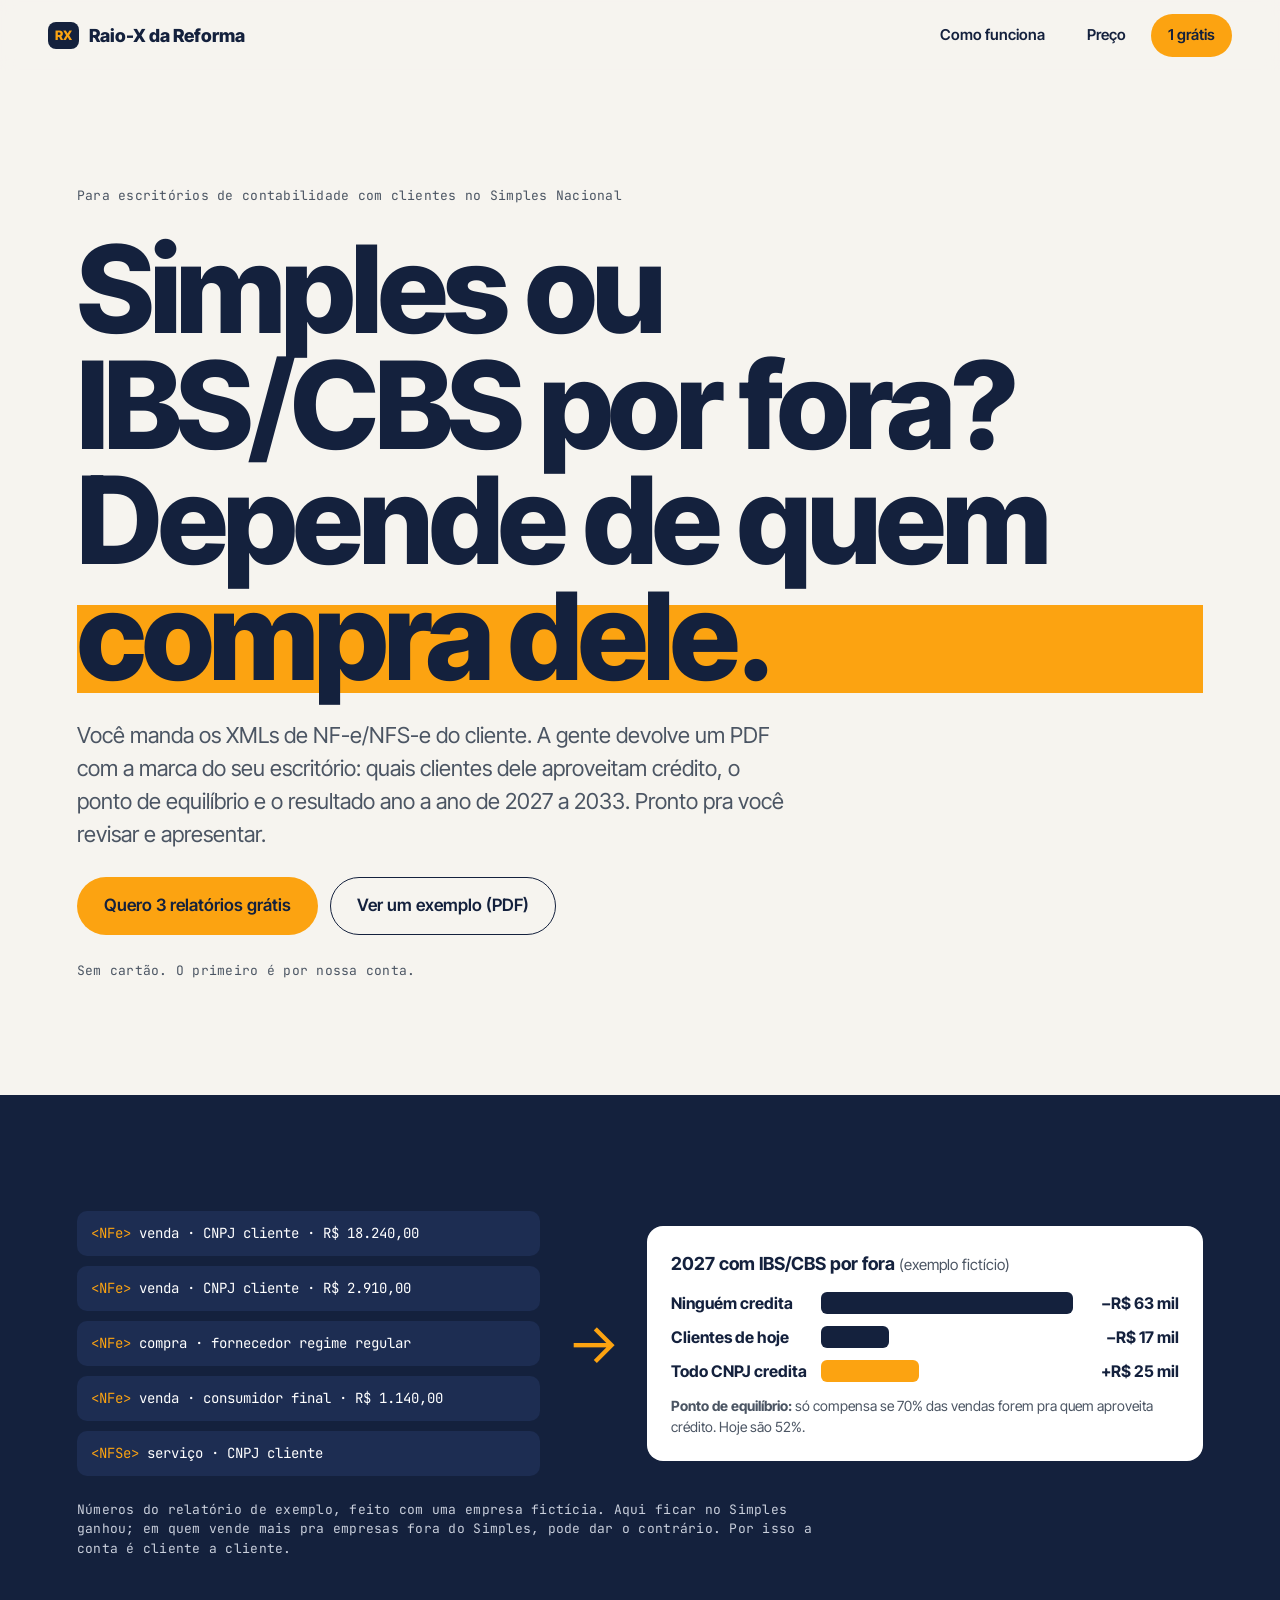
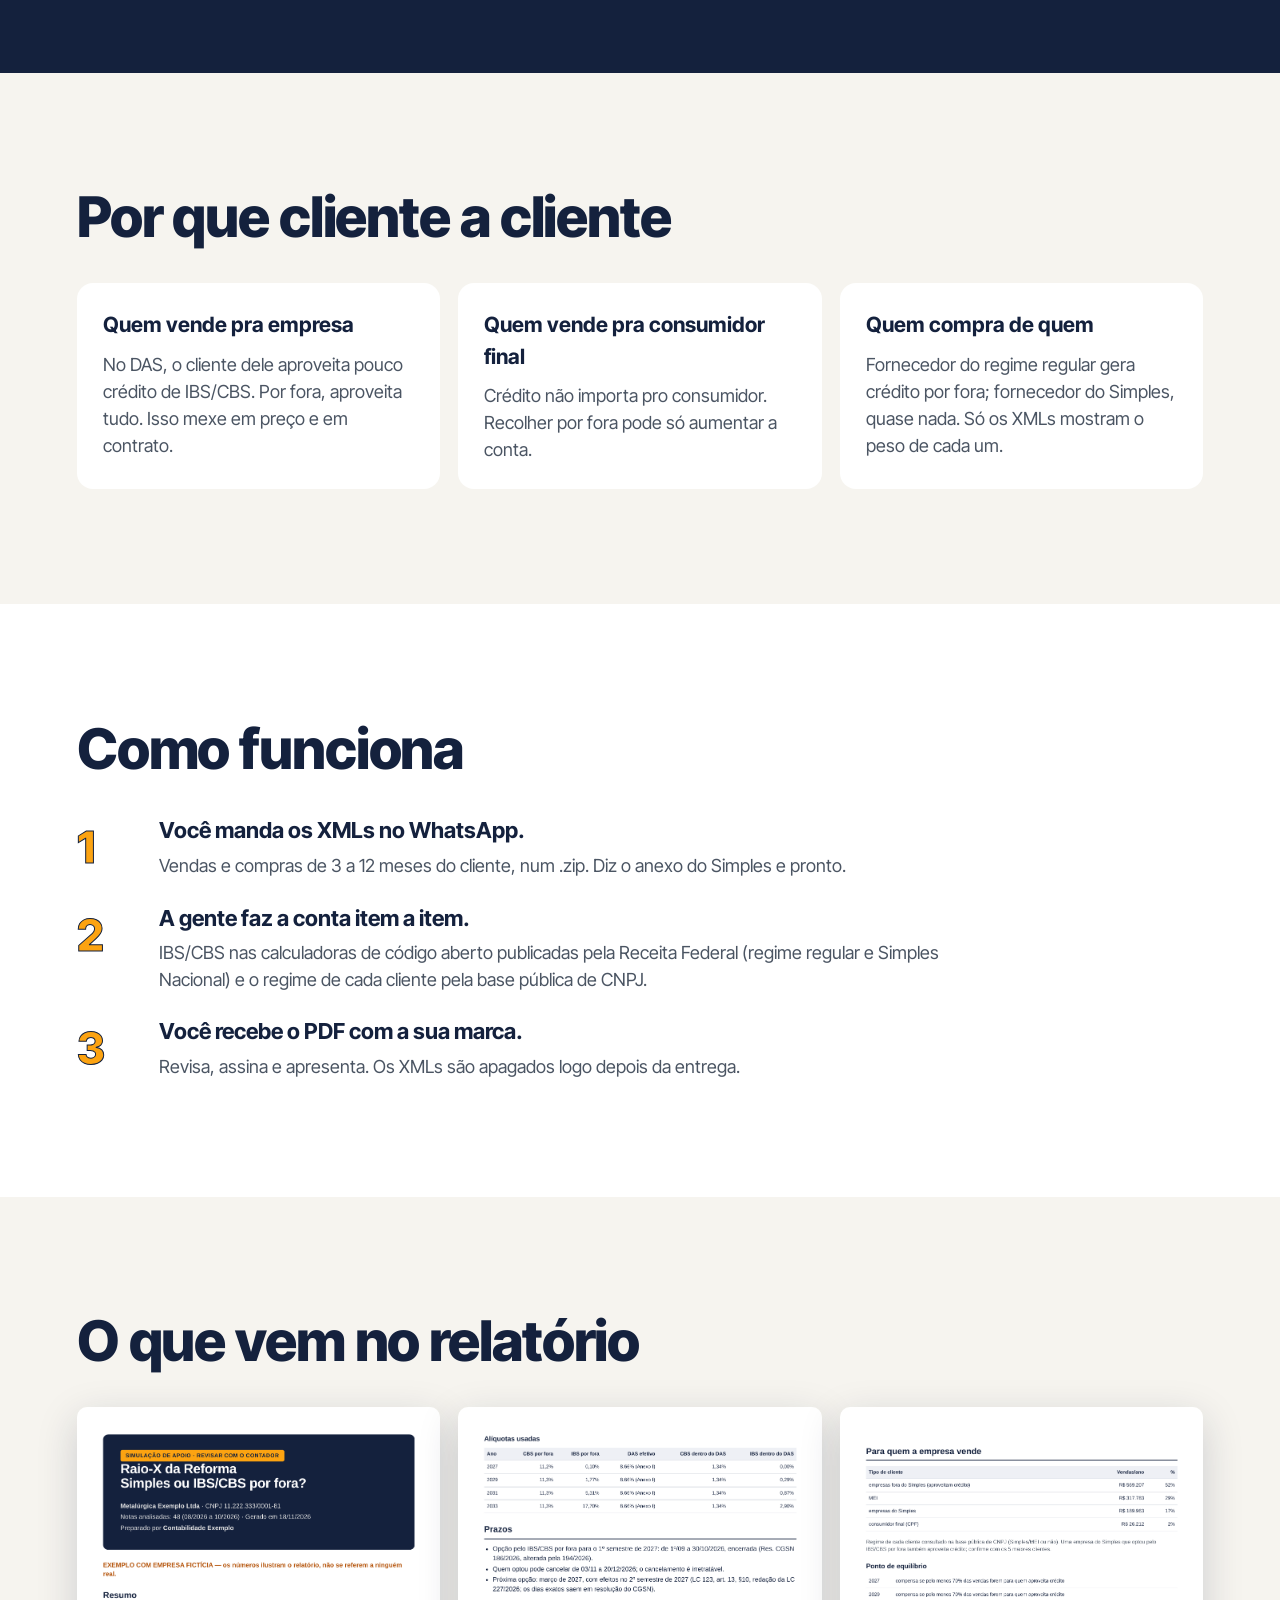
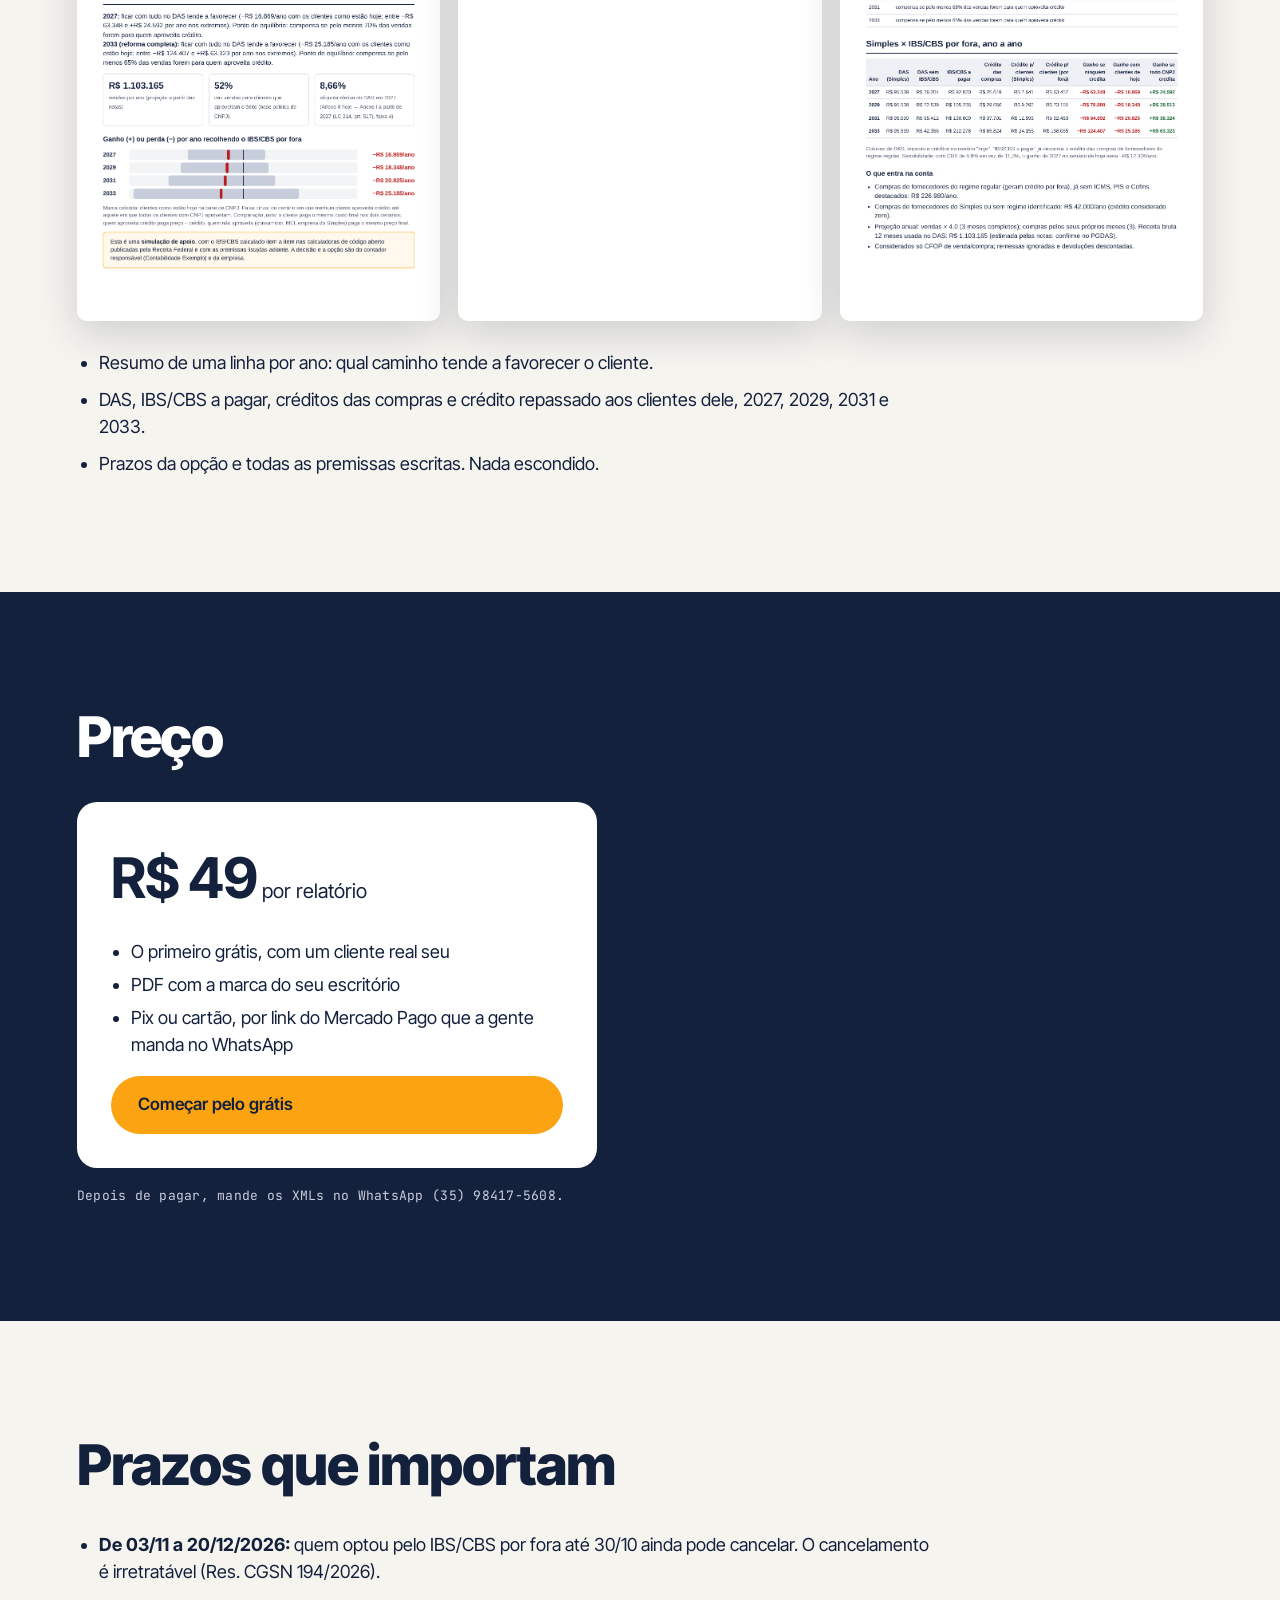
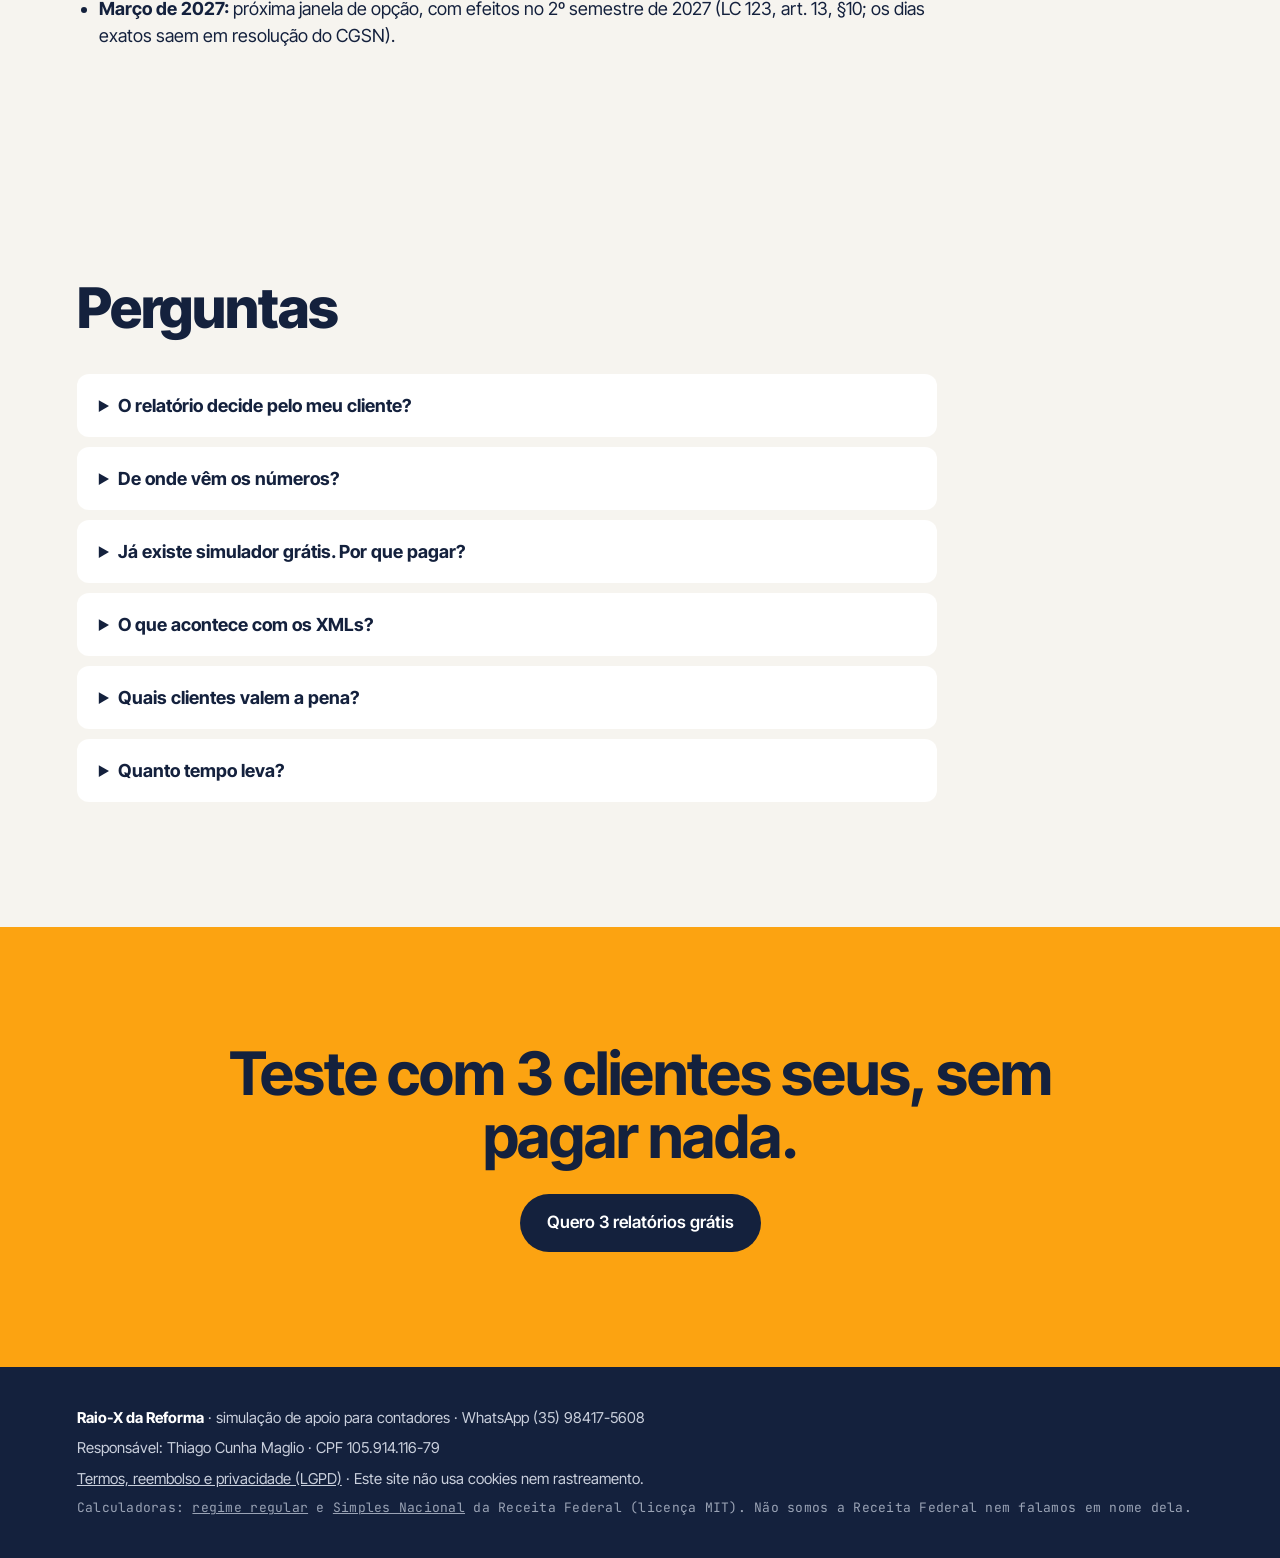
==== commit 130228a0: "site: update" ====
--- a/index.html
+++ b/index.html
@@ -111,7 +111,7 @@
     </ul>
     <a class="pilula pilula--acento pilula--g" data-wa="Oi! Quero testar o relatório grátis do Raio-X da Reforma." href="#">Começar pelo grátis</a>
   </div>
-  <p class="rotulo">Depois de pagar, mande os XMLs no WhatsApp <span data-fone>(em breve)</span>.</p>
+  <p class="rotulo">Depois de pagar, mande os XMLs no WhatsApp <span data-fone>(35) 98417-5608</span>.</p>
 </section>
 
 <section class="prazos" aria-labelledby="prazos-titulo">
@@ -140,7 +140,7 @@
 </main>
 
 <footer class="rodape">
-  <p><b>Raio-X da Reforma</b> · simulação de apoio para contadores · WhatsApp <span data-fone>(em breve)</span></p>
+  <p><b>Raio-X da Reforma</b> · simulação de apoio para contadores · WhatsApp <span data-fone>(35) 98417-5608</span></p>
   <p>Responsável: <span data-vendedor>(em definição)</span></p>
   <p><a href="termos.html">Termos, reembolso e privacidade (LGPD)</a> · Este site não usa cookies nem rastreamento.</p>
   <p class="rotulo">Calculadoras: <a href="https://github.com/ReceitaFederal/calculadora-rtc-regime-regular" target="_blank" rel="noopener">regime regular</a> e <a href="https://github.com/ReceitaFederal/calculadora-rtc-simples-nacional" target="_blank" rel="noopener">Simples Nacional</a> da Receita Federal (licença MIT). Não somos a Receita Federal nem falamos em nome dela.</p>
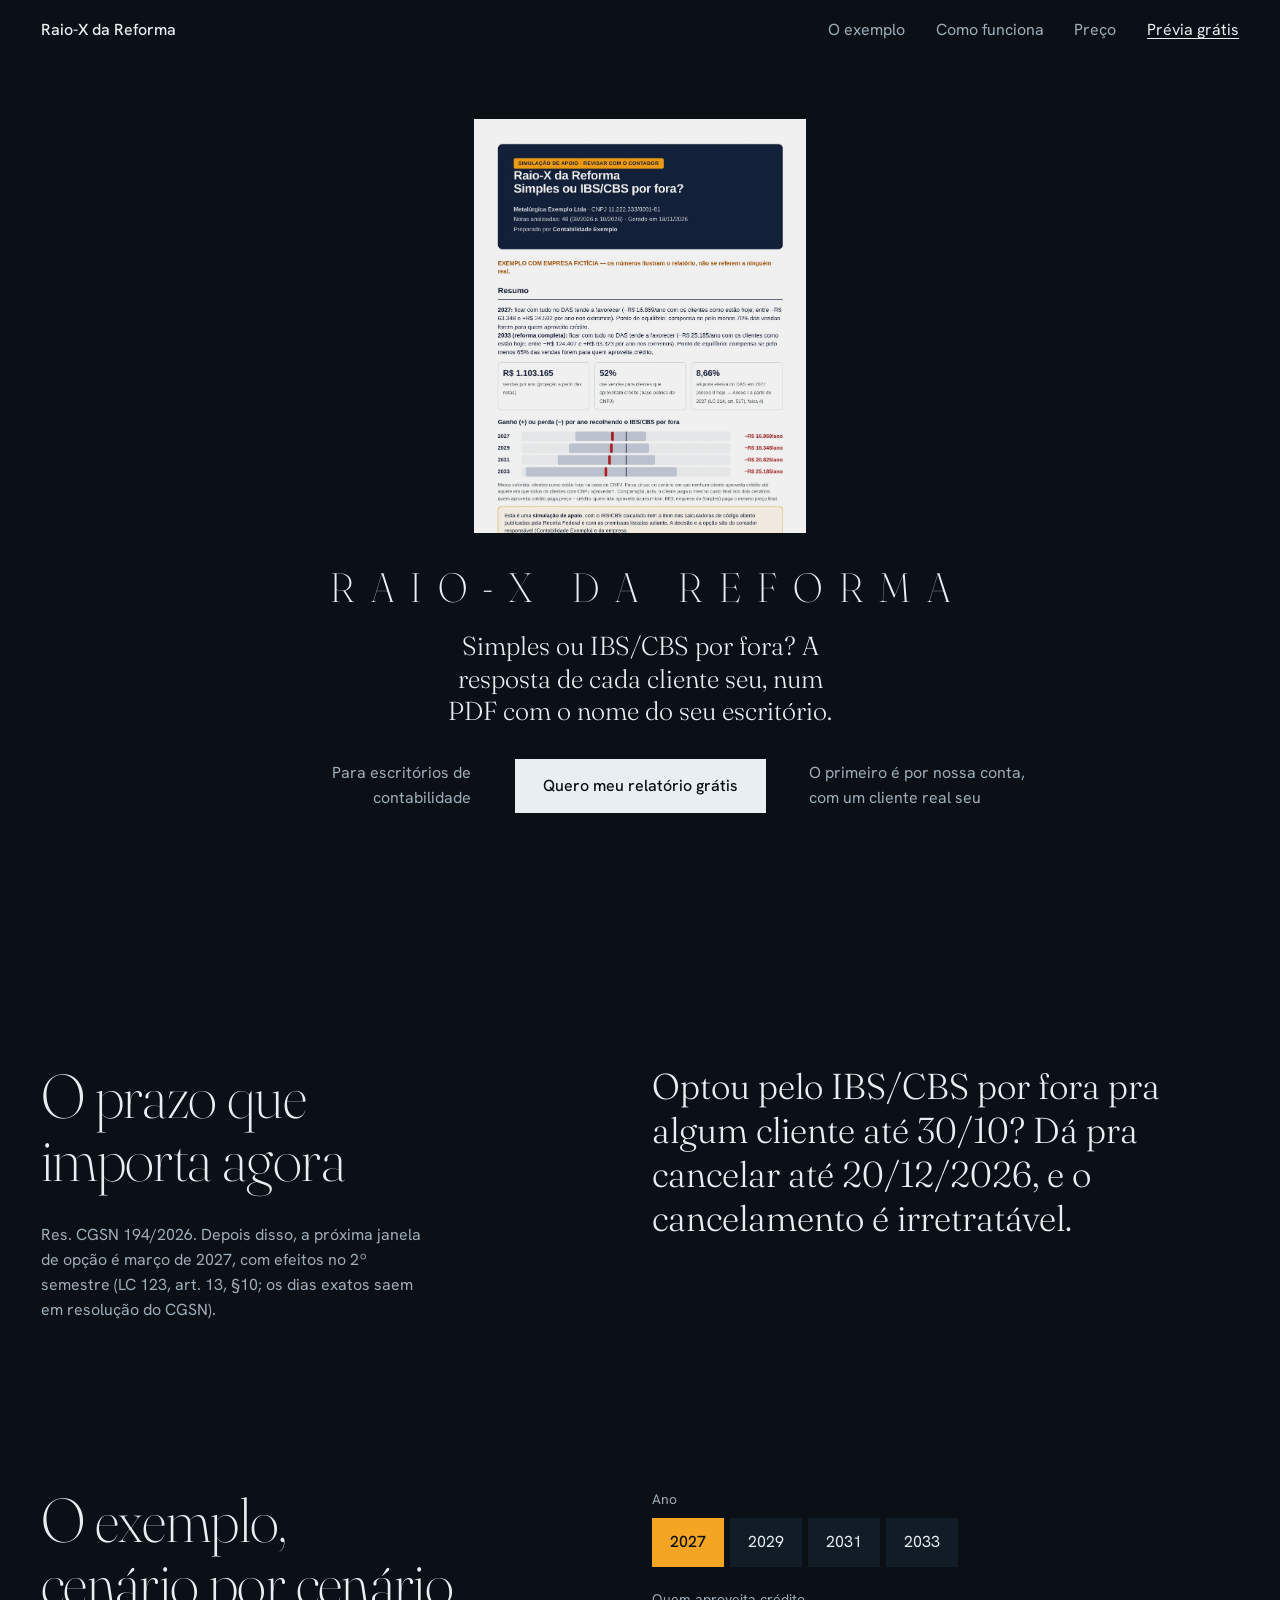
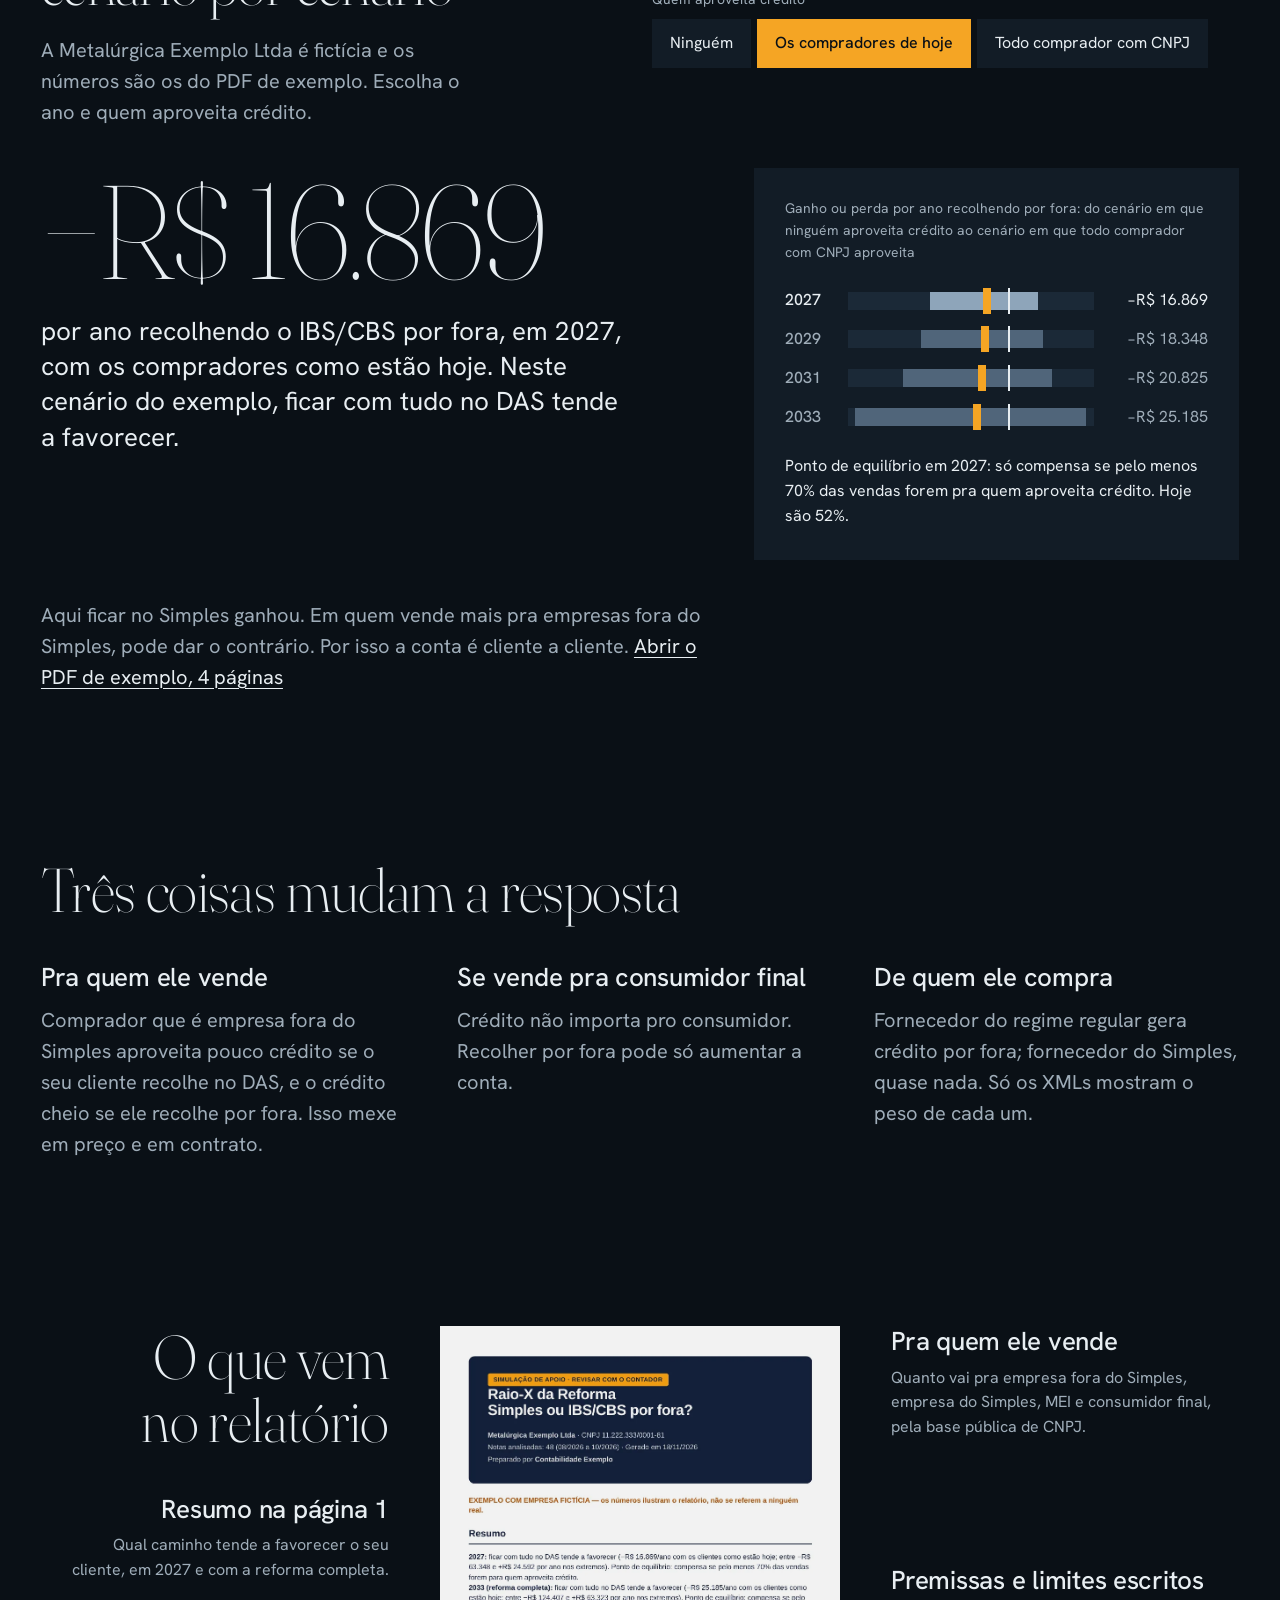
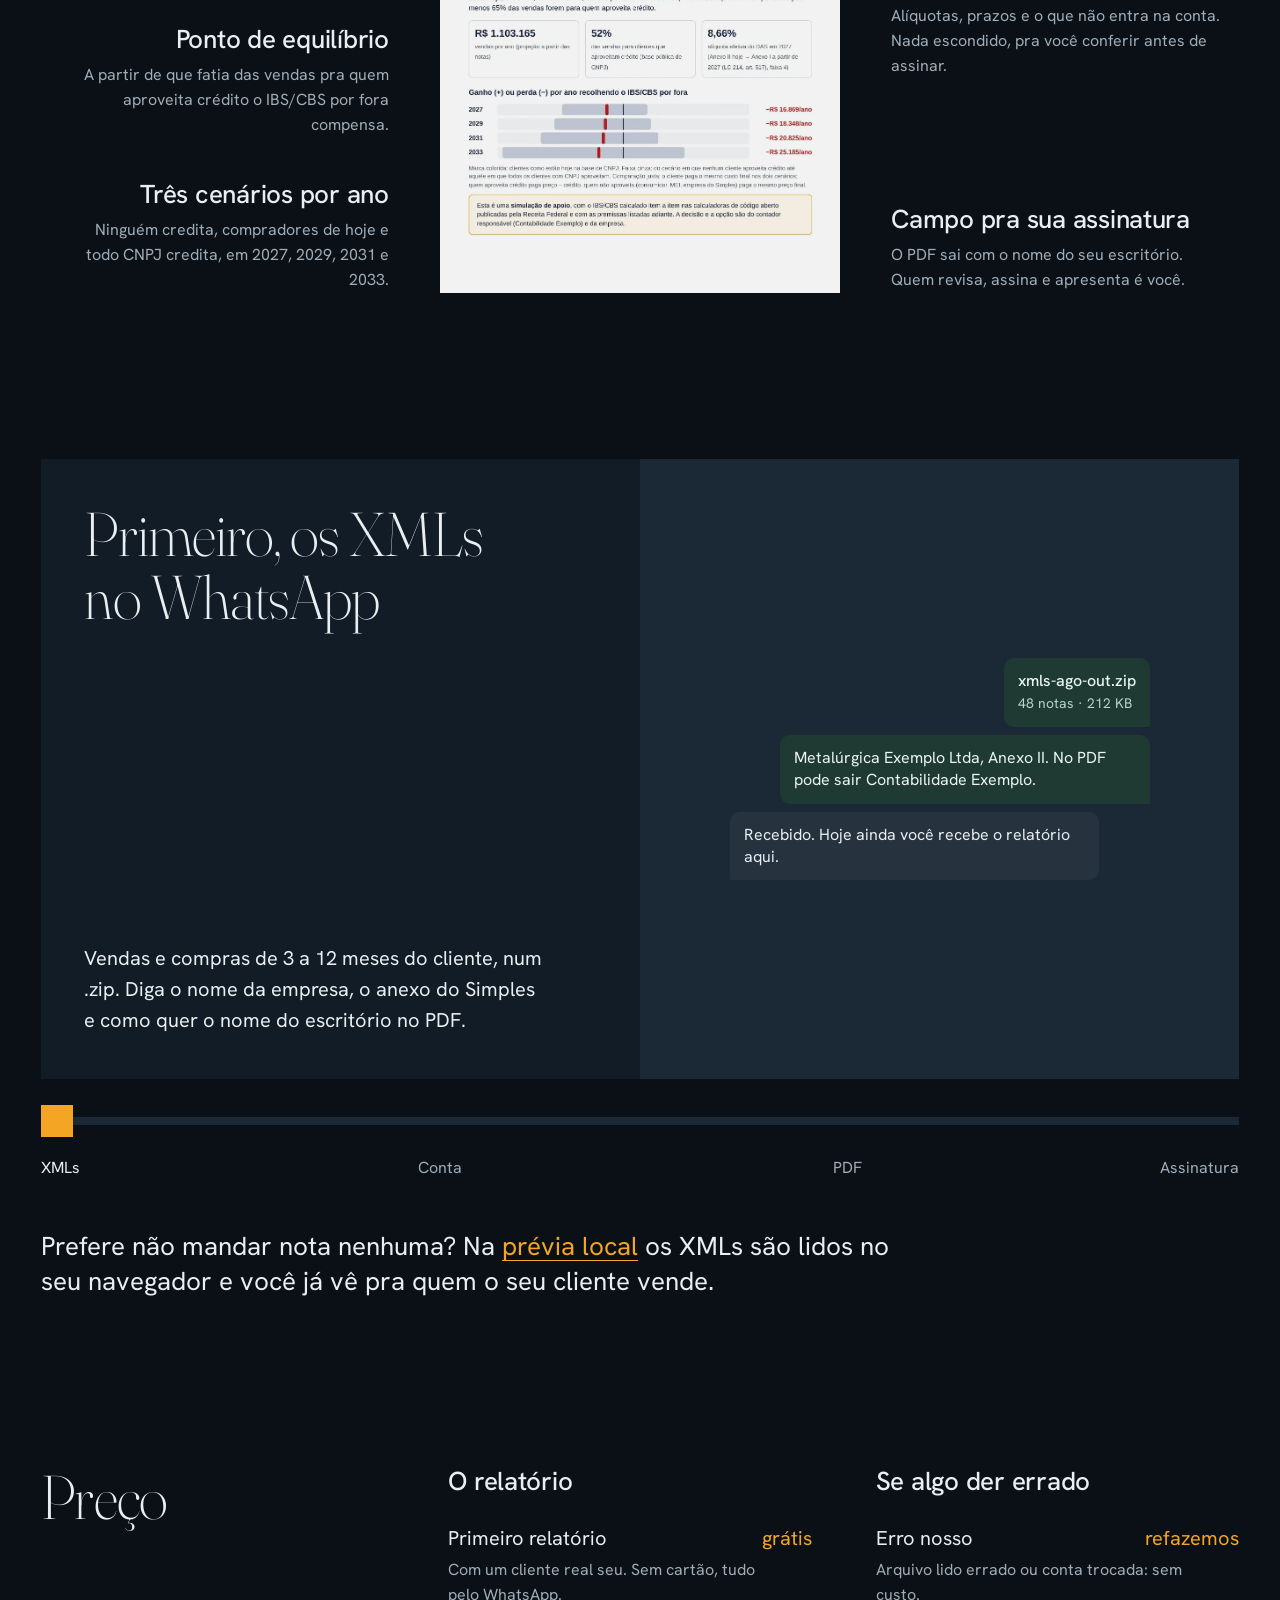
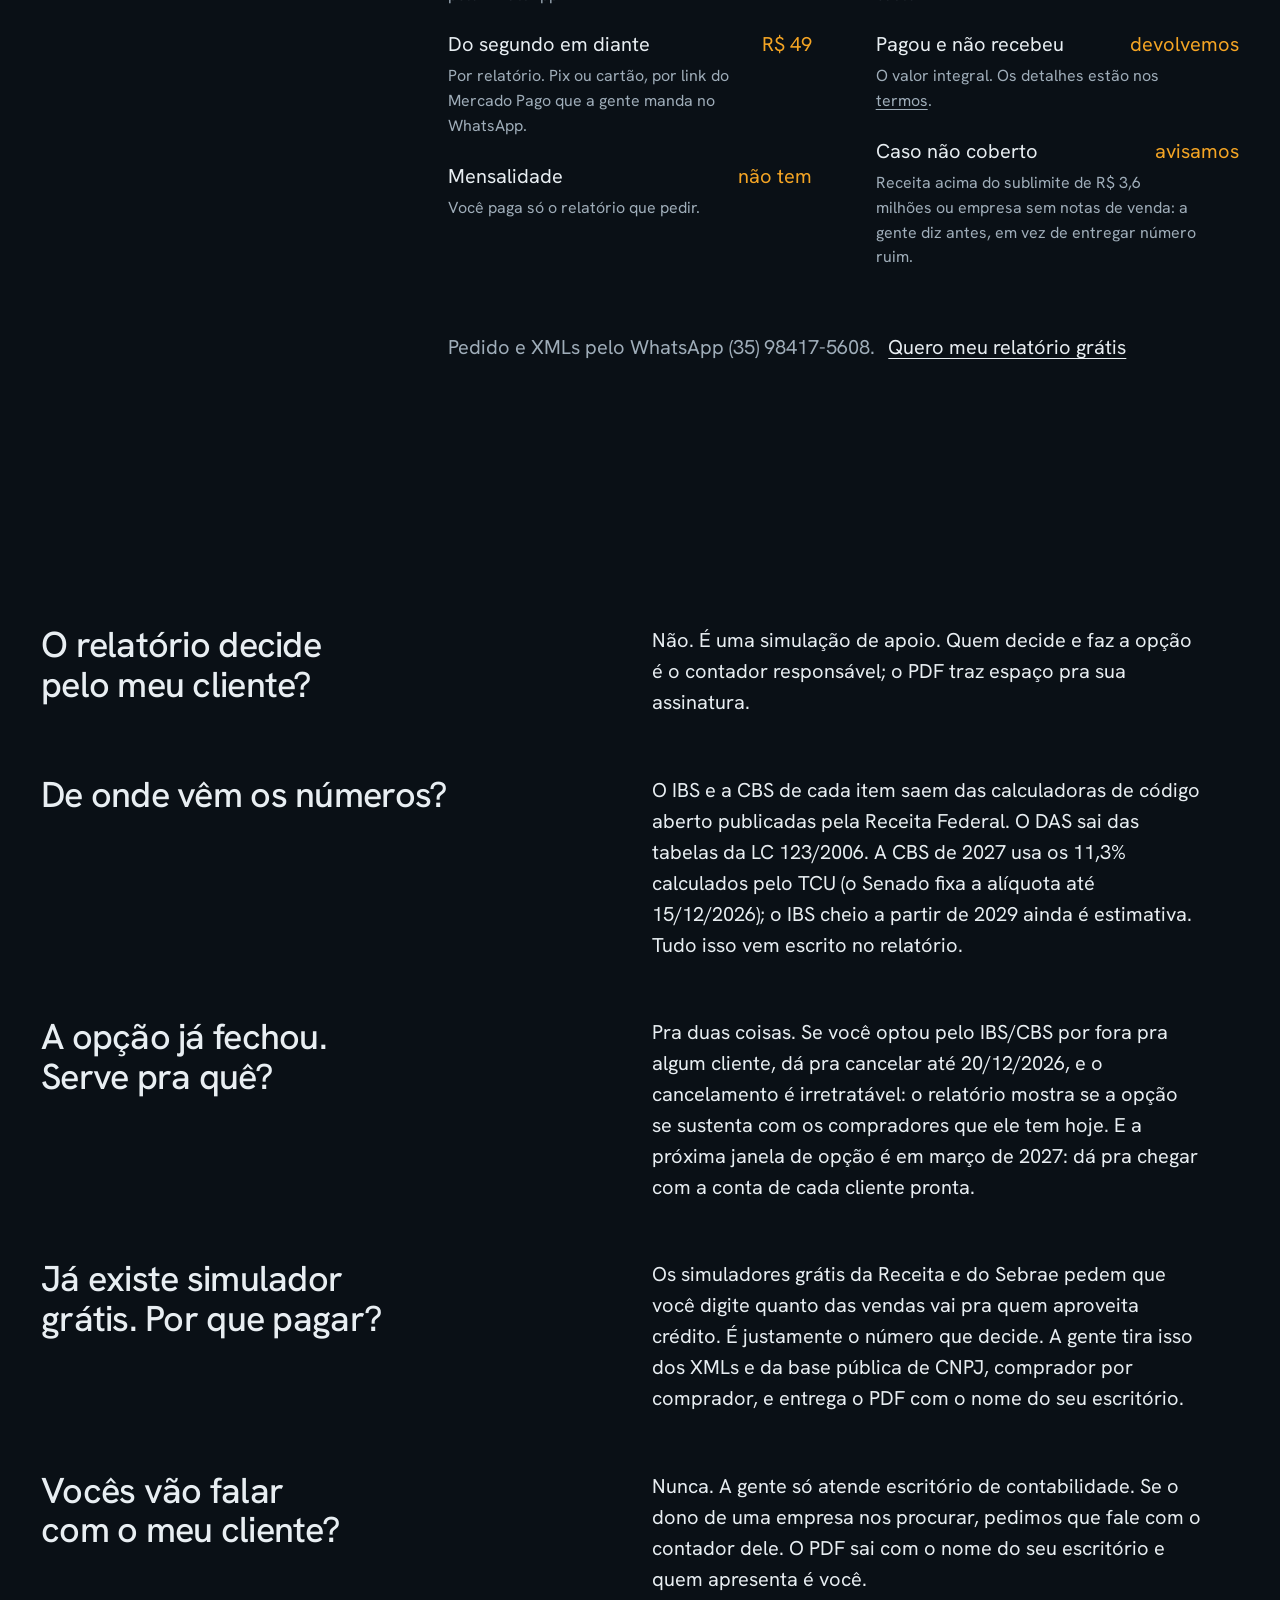
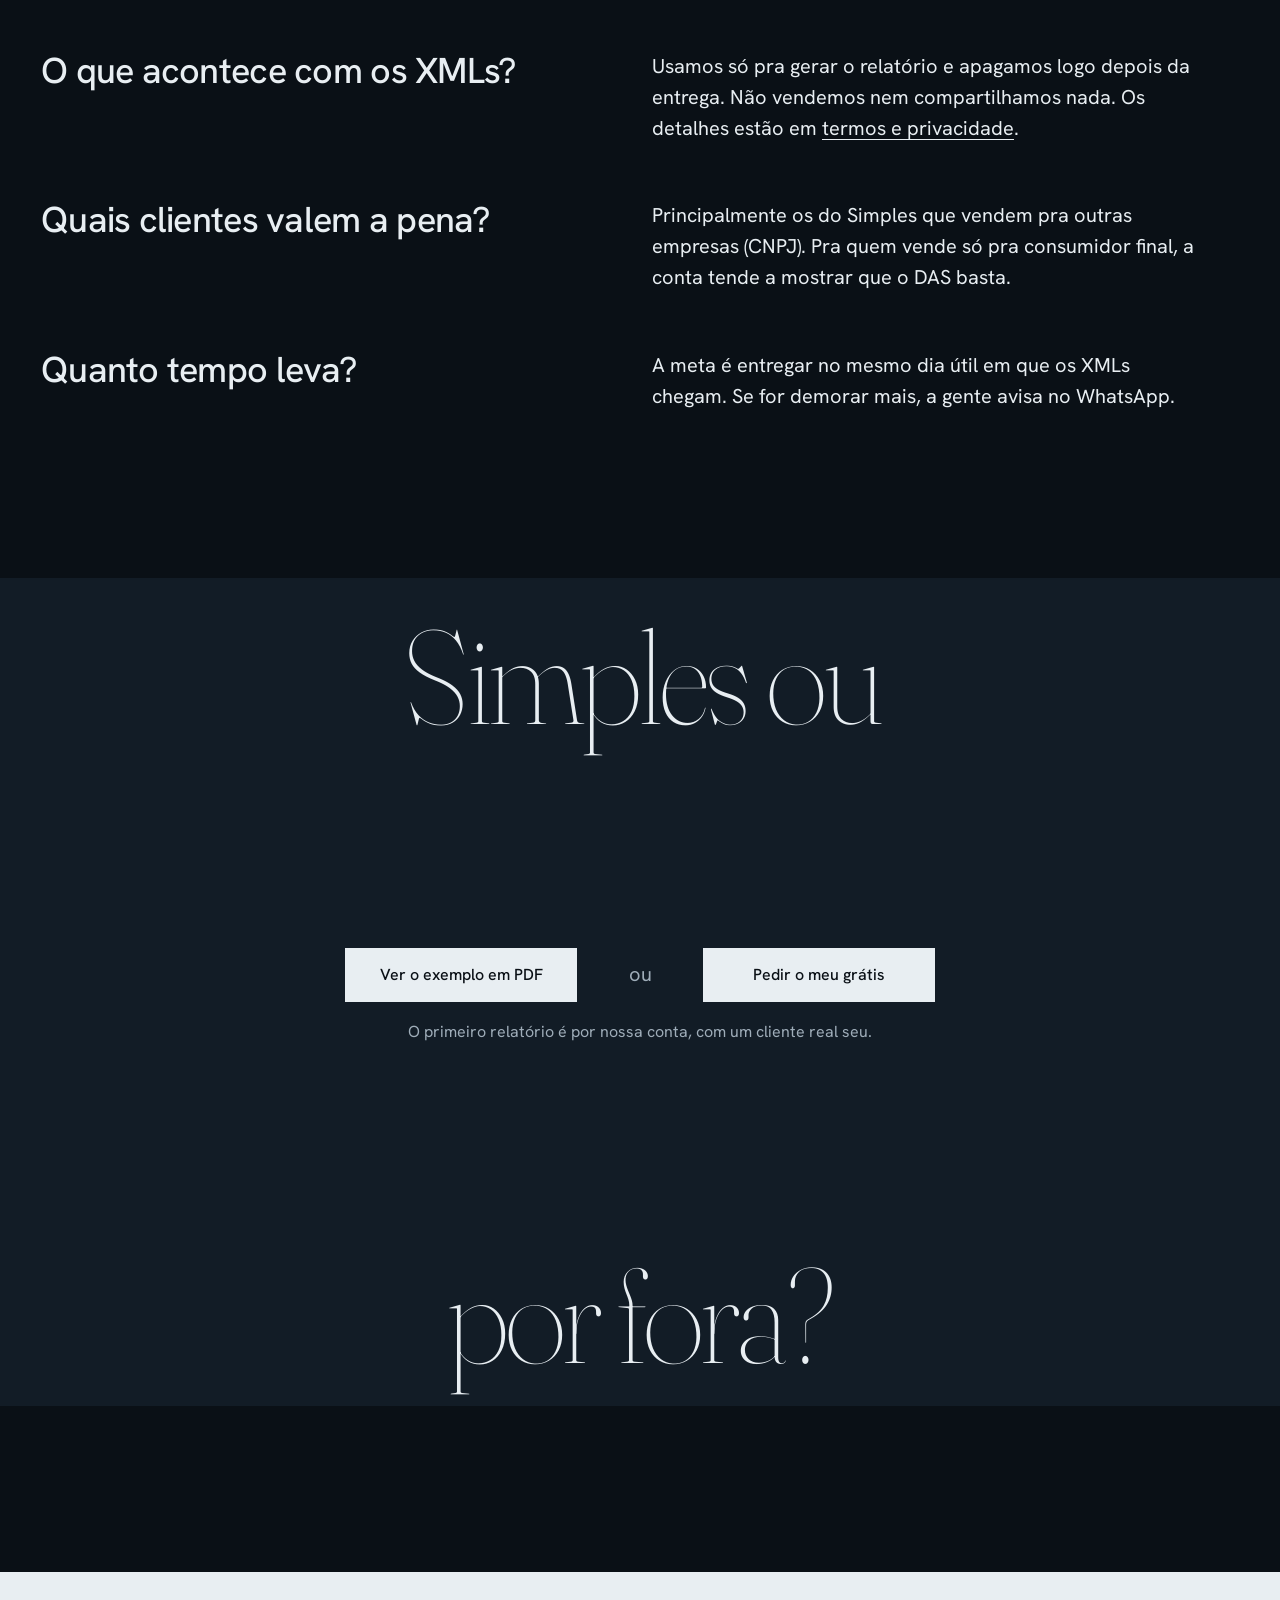
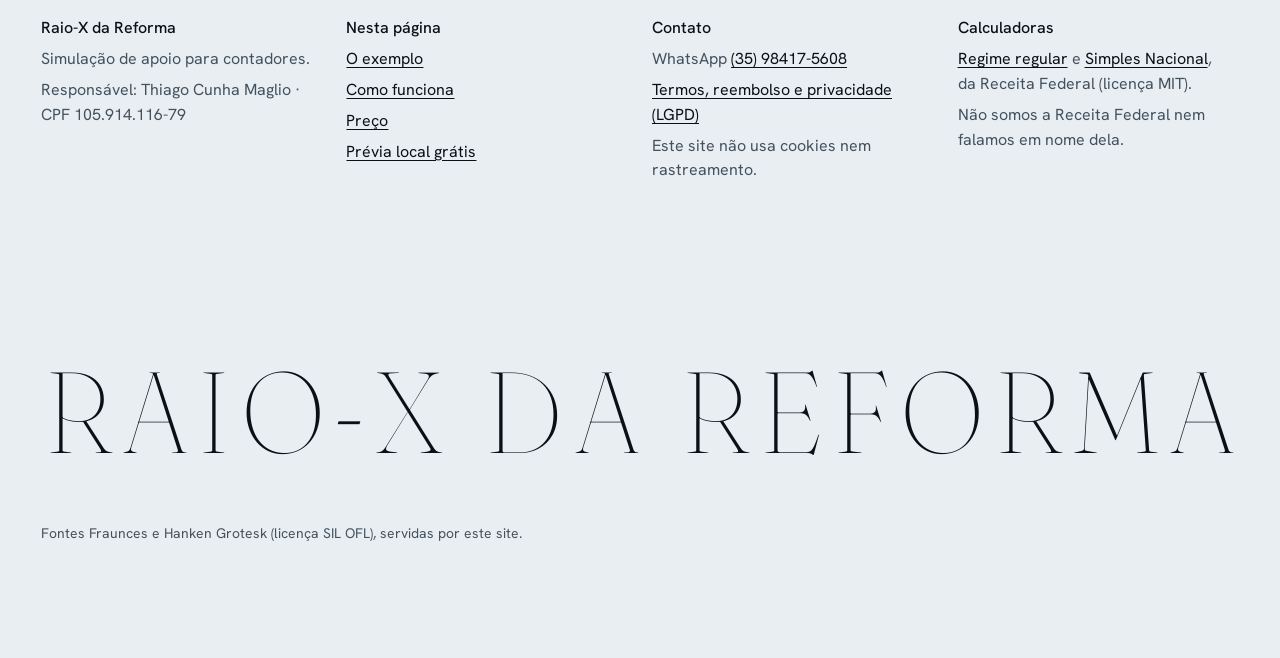
==== commit 5507c9a8: "site: rebuild home, terms and local preview in the dark-room look (WIP) Co-Authored-By: Claude Fable" ====
--- a/index.html
+++ b/index.html
@@ -4,146 +4,242 @@
 <meta charset="utf-8">
 <meta name="viewport" content="width=device-width, initial-scale=1">
 <title>Raio-X da Reforma · Simples ou IBS/CBS por fora, cliente a cliente</title>
-<meta name="description" content="Para escritórios de contabilidade: a partir dos XMLs de NF-e/NFS-e, um PDF com a sua marca comparando Simples x IBS/CBS por fora, quais clientes dele aproveitam crédito, ponto de equilíbrio e resultado ano a ano de 2027 a 2033.">
-<meta name="theme-color" content="#14213d">
+<meta name="description" content="Para escritórios de contabilidade: a partir dos XMLs de NF-e/NFS-e, um PDF com o nome do seu escritório comparando Simples x IBS/CBS por fora: quanto das vendas vai pra quem aproveita crédito, ponto de equilíbrio e resultado em 2027, 2029, 2031 e 2033.">
+<meta name="theme-color" content="#0a1016">
 <meta property="og:title" content="Raio-X da Reforma · Simples ou IBS/CBS por fora?">
-<meta property="og:description" content="A resposta de cada cliente do Simples, num PDF com a marca do seu escritório. 3 relatórios grátis.">
+<meta property="og:description" content="A resposta de cada cliente do Simples, num PDF com o nome do seu escritório. O primeiro relatório é grátis.">
 <meta property="og:type" content="website">
 <meta property="og:url" content="https://maglionithiago76-debug.github.io/raio-x-reforma/">
 <meta property="og:locale" content="pt_BR">
 <meta property="og:image" content="https://maglionithiago76-debug.github.io/raio-x-reforma/exemplo/pg-1.png">
 <link rel="canonical" href="https://maglionithiago76-debug.github.io/raio-x-reforma/">
 <link rel="icon" href="img/icon.svg" type="image/svg+xml">
-<link rel="preconnect" href="https://fonts.googleapis.com">
-<link rel="preconnect" href="https://fonts.gstatic.com" crossorigin>
-<link href="https://fonts.googleapis.com/css2?family=Inter+Tight:wght@400;500;700;800&family=JetBrains+Mono:wght@400;500&display=swap" rel="stylesheet">
+<link rel="preload" href="fonts/fraunces-normal-100-400.woff2" as="font" type="font/woff2" crossorigin>
+<link rel="preload" href="fonts/hankengrotesk-normal-400-600.woff2" as="font" type="font/woff2" crossorigin>
 <link rel="stylesheet" href="style.css">
+<script>document.documentElement.classList.add("js")</script>
 </head>
 <body>
 
-<header class="nav">
-  <a class="marca" href="#topo" aria-label="Raio-X da Reforma, início"><span class="marca__selo" aria-hidden="true">RX</span>Raio-X da Reforma</a>
-  <nav class="nav__links" aria-label="Principal">
-    <a class="pilula" href="#como">Como funciona</a>
-    <a class="pilula" href="#preco">Preço</a>
-    <a class="pilula pilula--acento" data-wa="Oi! Quero testar o relatório grátis do Raio-X da Reforma." href="#">1 grátis</a>
+<header class="top">
+  <a class="top__name" href="#topo">Raio-X da Reforma</a>
+  <nav class="top__nav" aria-label="Principal">
+    <a href="#exemplo">O exemplo</a>
+    <a href="#como">Como funciona</a>
+    <a href="#preco">Preço</a>
+    <a href="previa/">Prévia grátis</a>
   </nav>
 </header>
 
 <main id="topo">
 
-<section class="hero" aria-labelledby="hero-titulo">
-  <p class="rotulo">Para escritórios de contabilidade com clientes no Simples Nacional</p>
-  <h1 class="hero__titulo" id="hero-titulo">
-    <span class="linha">Simples ou</span>
-    <span class="linha">IBS/CBS por fora?</span>
-    <span class="linha linha--acento">Depende de quem compra dele.</span>
-  </h1>
-  <p class="hero__sub">Você manda os XMLs de NF-e/NFS-e do cliente. A gente devolve um PDF com a marca do seu escritório: quais clientes dele aproveitam crédito, o ponto de equilíbrio e o resultado ano a ano de 2027 a 2033. Pronto pra você revisar e apresentar.</p>
-  <div class="hero__acoes">
-    <a class="pilula pilula--acento pilula--g" data-wa="Oi! Quero testar os 3 relatórios grátis do Raio-X da Reforma." href="#">Quero 3 relatórios grátis</a>
-    <a class="pilula pilula--linha pilula--g" href="exemplo/Raio-X%20Reforma%20-%20EXEMPLO.pdf" target="_blank" rel="noopener">Ver um exemplo (PDF)</a>
-  </div>
-  <p class="rotulo hero__nota">Sem cartão. O primeiro é por nossa conta.</p>
-</section>
-
-<section class="cena" aria-label="Como os XMLs viram o relatório">
-  <div class="cena__palco">
-    <div class="xmls" aria-hidden="true">
-      <p class="xml"><span>&lt;NFe&gt;</span> venda · CNPJ cliente · R$ 18.240,00</p>
-      <p class="xml"><span>&lt;NFe&gt;</span> venda · CNPJ cliente · R$ 2.910,00</p>
-      <p class="xml"><span>&lt;NFe&gt;</span> compra · fornecedor regime regular</p>
-      <p class="xml"><span>&lt;NFe&gt;</span> venda · consumidor final · R$ 1.140,00</p>
-      <p class="xml"><span>&lt;NFSe&gt;</span> serviço · CNPJ cliente</p>
+<section class="hero" aria-labelledby="hero-nome">
+  <a class="hero__obj" href="exemplo/Raio-X%20Reforma%20-%20EXEMPLO.pdf" target="_blank" rel="noopener" aria-label="Abrir o relatório de exemplo em PDF">
+    <img class="on" src="exemplo/pg-1.webp" width="909" height="1286" alt="Página 1 do relatório de exemplo: resumo, ponto de equilíbrio e ganho ou perda por ano" fetchpriority="high">
+    <img src="exemplo/pg-2.webp" width="909" height="1286" alt="Página 2 do relatório de exemplo: para quem a empresa vende e a tabela ano a ano" loading="lazy">
+    <img src="exemplo/pg-3.webp" width="909" height="1286" alt="Página 3 do relatório de exemplo: alíquotas usadas e prazos da opção" loading="lazy">
+  </a>
+  <h1 class="hero__nome" id="hero-nome"><span>Raio-X</span> <span>da Reforma</span></h1>
+  <p class="hero__frase">Simples ou IBS/CBS por fora? A resposta de cada cliente seu, num PDF com o nome do seu escritório.</p>
+  <div class="hero__linha">
+    <span>Para escritórios de contabilidade</span>
+    <a class="btn" data-wa="Oi! Quero testar o relatório grátis do Raio-X da Reforma." href="#preco">Quero meu relatório grátis</a>
+    <span>O primeiro é por nossa conta, com um cliente real seu</span>
+  </div>
+</section>
+
+<section class="prazo" aria-labelledby="prazo-t">
+  <div class="prazo__lado">
+    <h2 id="prazo-t" data-r>O prazo que importa agora</h2>
+    <p class="nota" data-ate="2026-12-20" data-r>Res. CGSN 194/2026. Depois disso, a próxima janela de opção é março de 2027, com efeitos no 2º semestre (LC 123, art. 13, §10; os dias exatos saem em resolução do CGSN).</p>
+    <p class="nota" data-desde="2026-12-21" data-r>LC 123, art. 13, §10. Os dias exatos saem em resolução do CGSN.</p>
+  </div>
+  <div class="prazo__txt">
+    <p class="frase" data-ate="2026-12-20" data-r>Optou pelo IBS/CBS por fora pra algum cliente até 30/10? Dá pra cancelar até 20/12/2026, e o cancelamento é irretratável.</p>
+    <p class="frase" data-desde="2026-12-21" data-r>A próxima janela de opção é março de 2027, com efeitos no 2º semestre. Dá tempo de chegar com a conta de cada cliente pronta.</p>
+  </div>
+</section>
+
+<section class="ex" id="exemplo" aria-labelledby="ex-t">
+  <div class="ex__cab">
+    <h2 id="ex-t" data-r>O exemplo, cenário por cenário</h2>
+    <p data-r>A Metalúrgica Exemplo Ltda é fictícia e os números são os do PDF de exemplo. Escolha o ano e quem aproveita crédito.</p>
+  </div>
+  <div class="ex__painel" data-ui data-r>
+    <fieldset class="seg">
+      <legend>Ano</legend>
+      <label><input type="radio" name="ano" value="2027" checked><span>2027</span></label>
+      <label><input type="radio" name="ano" value="2029"><span>2029</span></label>
+      <label><input type="radio" name="ano" value="2031"><span>2031</span></label>
+      <label><input type="radio" name="ano" value="2033"><span>2033</span></label>
+    </fieldset>
+    <fieldset class="seg">
+      <legend>Quem aproveita crédito</legend>
+      <label><input type="radio" name="cen" value="0"><span>Ninguém</span></label>
+      <label><input type="radio" name="cen" value="1" checked><span>Os compradores de hoje</span></label>
+      <label><input type="radio" name="cen" value="2"><span>Todo comprador com CNPJ</span></label>
+    </fieldset>
+  </div>
+  <div class="ex__saida" aria-live="polite">
+    <p class="ex__valor" id="ex-valor" data-r>−R$ 16.869</p>
+    <p class="ex__leitura" id="ex-leitura" data-r>por ano recolhendo o IBS/CBS por fora, em 2027, com os compradores como estão hoje. Neste exemplo, ficar com tudo no DAS tende a favorecer.</p>
+  </div>
+  <div class="ex__faixas" data-ui data-r>
+    <p class="ex__faixas-t">Ganho ou perda por ano recolhendo por fora: do cenário em que ninguém aproveita crédito ao cenário em que todo comprador com CNPJ aproveita</p>
+    <ol id="ex-faixas">
+      <li data-ano="2027"><b>2027</b><span class="faixa"><i class="faixa__zero"></i><i class="faixa__barra"></i><i class="faixa__marca"></i></span><em>−R$ 16.869</em></li>
+      <li data-ano="2029"><b>2029</b><span class="faixa"><i class="faixa__zero"></i><i class="faixa__barra"></i><i class="faixa__marca"></i></span><em>−R$ 18.348</em></li>
+      <li data-ano="2031"><b>2031</b><span class="faixa"><i class="faixa__zero"></i><i class="faixa__barra"></i><i class="faixa__marca"></i></span><em>−R$ 20.825</em></li>
+      <li data-ano="2033"><b>2033</b><span class="faixa"><i class="faixa__zero"></i><i class="faixa__barra"></i><i class="faixa__marca"></i></span><em>−R$ 25.185</em></li>
+    </ol>
+    <p class="ex__pe" id="ex-pe">Ponto de equilíbrio em 2027: só compensa se pelo menos 70% das vendas forem pra quem aproveita crédito. Hoje são 52%.</p>
+  </div>
+  <p class="ex__nota" data-r>Aqui ficar no Simples ganhou. Em quem vende mais pra empresas fora do Simples, pode dar o contrário. Por isso a conta é cliente a cliente. <a href="exemplo/Raio-X%20Reforma%20-%20EXEMPLO.pdf" target="_blank" rel="noopener">Abrir o PDF de exemplo, 4 páginas</a></p>
+</section>
+
+<section class="tres" aria-labelledby="tres-t">
+  <h2 id="tres-t" data-r>Três coisas mudam a resposta</h2>
+  <div class="tres__cols">
+    <div data-r><h3>Pra quem ele vende</h3><p>Comprador que é empresa fora do Simples aproveita pouco crédito se o seu cliente recolhe no DAS, e o crédito cheio se ele recolhe por fora. Isso mexe em preço e em contrato.</p></div>
+    <div data-r><h3>Se vende pra consumidor final</h3><p>Crédito não importa pro consumidor. Recolher por fora pode só aumentar a conta.</p></div>
+    <div data-r><h3>De quem ele compra</h3><p>Fornecedor do regime regular gera crédito por fora; fornecedor do Simples, quase nada. Só os XMLs mostram o peso de cada um.</p></div>
+  </div>
+</section>
+
+<section class="rel" aria-labelledby="rel-t">
+  <ul class="rel__notas rel__notas--e">
+    <li class="rel__titulo"><h2 id="rel-t" data-r>O que vem no relatório</h2></li>
+    <li data-r><h3>Resumo na página 1</h3><p>Qual caminho tende a favorecer o seu cliente, em 2027 e com a reforma completa.</p></li>
+    <li data-r><h3>Ponto de equilíbrio</h3><p>A partir de que fatia das vendas pra quem aproveita crédito o IBS/CBS por fora compensa.</p></li>
+    <li data-r><h3>Três cenários por ano</h3><p>Ninguém credita, compradores de hoje e todo CNPJ credita, em 2027, 2029, 2031 e 2033.</p></li>
+  </ul>
+  <a class="rel__folha" href="exemplo/Raio-X%20Reforma%20-%20EXEMPLO.pdf" target="_blank" rel="noopener" data-r>
+    <img src="exemplo/pg-1.webp" width="909" height="1286" alt="Página 1 do relatório de exemplo, com o resumo, os três números da empresa e a faixa de resultado por ano" loading="lazy">
+  </a>
+  <ul class="rel__notas rel__notas--d">
+    <li data-r><h3>Pra quem ele vende</h3><p>Quanto vai pra empresa fora do Simples, empresa do Simples, MEI e consumidor final, pela base pública de CNPJ.</p></li>
+    <li data-r><h3>Premissas e limites escritos</h3><p>Alíquotas, prazos e o que não entra na conta. Nada escondido, pra você conferir antes de assinar.</p></li>
+    <li data-r><h3>Campo pra sua assinatura</h3><p>O PDF sai com o nome do seu escritório. Quem revisa, assina e apresenta é você.</p></li>
+  </ul>
+</section>
+
+<section class="como" id="como" aria-labelledby="como-t">
+  <h2 class="sr" id="como-t">Como funciona</h2>
+  <ol class="como__etapas" id="etapas">
+    <li class="on">
+      <div class="como__texto">
+        <h3>Primeiro, os XMLs no WhatsApp</h3>
+        <p>Vendas e compras de 3 a 12 meses do cliente, num .zip. Diga o nome da empresa, o anexo do Simples e como quer o nome do escritório no PDF.</p>
+      </div>
+      <div class="como__frag" data-ui>
+        <div class="zap">
+          <p class="zap__arq"><b>xmls-ago-out.zip</b><span>48 notas · 212 KB</span></p>
+          <p class="zap__msg">Metalúrgica Exemplo Ltda, Anexo II. No PDF pode sair Contabilidade Exemplo.</p>
+          <p class="zap__msg zap__msg--nos">Recebido. Hoje ainda você recebe o relatório aqui.</p>
+        </div>
+      </div>
+    </li>
+    <li>
+      <div class="como__texto">
+        <h3>Depois, a conta item a item</h3>
+        <p>IBS e CBS nas calculadoras de código aberto publicadas pela Receita Federal (regime regular e Simples Nacional) e o regime de cada comprador pela base pública de CNPJ.</p>
+      </div>
+      <div class="como__frag" data-ui>
+        <table class="itens">
+          <thead><tr><th>Nota</th><th>Do outro lado</th><th>Crédito</th></tr></thead>
+          <tbody>
+            <tr><td>Venda</td><td>Empresa fora do Simples</td><td class="sim">aproveita</td></tr>
+            <tr><td>Venda</td><td>MEI</td><td>não aproveita</td></tr>
+            <tr><td>Venda</td><td>Empresa do Simples</td><td>não aproveita</td></tr>
+            <tr><td>Venda</td><td>Consumidor final (CPF)</td><td>não aproveita</td></tr>
+            <tr><td>Compra</td><td>Fornecedor do regime regular</td><td class="sim">gera crédito</td></tr>
+            <tr><td>Compra</td><td>Fornecedor do Simples</td><td>zero</td></tr>
+          </tbody>
+        </table>
+      </div>
+    </li>
+    <li>
+      <div class="como__texto">
+        <h3>Então, o PDF com seu nome</h3>
+        <p>A meta é entregar no mesmo dia útil em que os XMLs chegam. Se for demorar mais, a gente avisa. Os XMLs são apagados logo depois da entrega.</p>
+      </div>
+      <div class="como__frag"><img class="recorte recorte--topo" src="exemplo/pg-1.webp" width="909" height="1286" alt="Cabeçalho do relatório de exemplo: preparado por Contabilidade Exemplo" loading="lazy"></div>
+    </li>
+    <li>
+      <div class="como__texto">
+        <h3>Por fim, você revisa e assina</h3>
+        <p>É uma simulação de apoio. Quem decide e faz a opção é o contador responsável, e a gente nunca fala com o seu cliente.</p>
+      </div>
+      <div class="como__frag"><img class="recorte recorte--fim" src="exemplo/pg-4.webp" width="909" height="1286" alt="Fim do relatório de exemplo: premissas, limites e a linha de data e assinatura do contador responsável" loading="lazy"></div>
+    </li>
+  </ol>
+  <div class="como__trilho" id="trilho" hidden>
+    <input type="range" min="0" max="3" step="1" value="0" id="etapa" aria-label="Etapa de como funciona">
+    <ul aria-hidden="true"><li class="on">XMLs</li><li>Conta</li><li>PDF</li><li>Assinatura</li></ul>
+  </div>
+  <p class="como__previa" data-r>Prefere não mandar nota nenhuma? Na <a href="previa/">prévia local</a> os XMLs são lidos no seu navegador e você já vê pra quem o seu cliente vende.</p>
+</section>
+
+<section class="preco" id="preco" aria-labelledby="preco-t">
+  <h2 id="preco-t" data-r>Preço</h2>
+  <div class="preco__lista">
+    <div data-r>
+      <h3>O relatório</h3>
+      <dl>
+        <div><dt>Primeiro relatório</dt><dd>grátis</dd><p>Com um cliente real seu. Sem cartão, tudo pelo WhatsApp.</p></div>
+        <div><dt>Do segundo em diante</dt><dd><span data-preco>R$ 49</span></dd><p>Por relatório. Pix ou cartão, por link do Mercado Pago que a gente manda no WhatsApp.</p></div>
+        <div><dt>Mensalidade</dt><dd>não tem</dd><p>Você paga só o relatório que pedir.</p></div>
+      </dl>
     </div>
-    <div class="seta" aria-hidden="true">→</div>
-    <div class="painel" aria-hidden="true">
-      <p class="painel__topo">2027 com IBS/CBS por fora <small>(exemplo fictício)</small></p>
-      <div class="barra barra--neg"><b>Ninguém credita</b><i style="--w:100%"></i><span>−R$ 63 mil</span></div>
-      <div class="barra barra--neg"><b>Clientes de hoje</b><i style="--w:27%"></i><span>−R$ 17 mil</span></div>
-      <div class="barra"><b>Todo CNPJ credita</b><i style="--w:39%"></i><span>+R$ 25 mil</span></div>
-      <p class="painel__pe"><b>Ponto de equilíbrio:</b> só compensa se 70% das vendas forem pra quem aproveita crédito. Hoje são 52%.</p>
+    <div data-r>
+      <h3>Se algo der errado</h3>
+      <dl>
+        <div><dt>Erro nosso</dt><dd>refazemos</dd><p>Arquivo lido errado ou conta trocada: sem custo.</p></div>
+        <div><dt>Pagou e não recebeu</dt><dd>devolvemos</dd><p>O valor integral. Os detalhes estão nos <a href="termos.html">termos</a>.</p></div>
+        <div><dt>Caso não coberto</dt><dd>avisamos</dd><p>Receita acima do sublimite de R$ 3,6 milhões ou empresa sem notas de venda: a gente diz antes, em vez de entregar número ruim.</p></div>
+      </dl>
     </div>
   </div>
-  <p class="rotulo cena__nota">Números do relatório de exemplo, feito com uma empresa fictícia. Aqui ficar no Simples ganhou; em quem vende mais pra empresas fora do Simples, pode dar o contrário. Por isso a conta é cliente a cliente.</p>
-</section>
-
-<section class="porque" aria-labelledby="porque-titulo">
-  <h2 class="secao__titulo" id="porque-titulo">Por que cliente a cliente</h2>
-  <div class="cards">
-    <article><h3>Quem vende pra empresa</h3><p>No DAS, o cliente dele aproveita pouco crédito de IBS/CBS. Por fora, aproveita tudo. Isso mexe em preço e em contrato.</p></article>
-    <article><h3>Quem vende pra consumidor final</h3><p>Crédito não importa pro consumidor. Recolher por fora pode só aumentar a conta.</p></article>
-    <article><h3>Quem compra de quem</h3><p>Fornecedor do regime regular gera crédito por fora; fornecedor do Simples, quase nada. Só os XMLs mostram o peso de cada um.</p></article>
-  </div>
-</section>
-
-<section class="como" id="como" aria-labelledby="como-titulo">
-  <h2 class="secao__titulo" id="como-titulo">Como funciona</h2>
-  <ol class="passos">
-    <li><b>Você manda os XMLs no WhatsApp.</b><span>Vendas e compras de 3 a 12 meses do cliente, num .zip. Diz o anexo do Simples e pronto.</span></li>
-    <li><b>A gente faz a conta item a item.</b><span>IBS/CBS nas calculadoras de código aberto publicadas pela Receita Federal (regime regular e Simples Nacional) e o regime de cada cliente pela base pública de CNPJ.</span></li>
-    <li><b>Você recebe o PDF com a sua marca.</b><span>Revisa, assina e apresenta. Os XMLs são apagados logo depois da entrega.</span></li>
-  </ol>
-</section>
-
-<section class="exemplo" aria-labelledby="ex-titulo">
-  <h2 class="secao__titulo" id="ex-titulo">O que vem no relatório</h2>
-  <div class="paginas">
-    <a href="exemplo/Raio-X%20Reforma%20-%20EXEMPLO.pdf" target="_blank" rel="noopener"><img src="exemplo/pg-1.png" alt="Página 1 do relatório de exemplo: resumo com a faixa de resultado por ano" loading="lazy" width="909" height="1286"></a>
-    <a href="exemplo/Raio-X%20Reforma%20-%20EXEMPLO.pdf" target="_blank" rel="noopener"><img src="exemplo/pg-3.png" alt="Página 3: alíquotas usadas e prazos da opção" loading="lazy" width="909" height="1286"></a>
-    <a href="exemplo/Raio-X%20Reforma%20-%20EXEMPLO.pdf" target="_blank" rel="noopener"><img src="exemplo/pg-2.png" alt="Página 2: para quem a empresa vende, ponto de equilíbrio e tabela ano a ano" loading="lazy" width="909" height="1286"></a>
-  </div>
-  <ul class="lista">
-    <li>Resumo de uma linha por ano: qual caminho tende a favorecer o cliente.</li>
-    <li>DAS, IBS/CBS a pagar, créditos das compras e crédito repassado aos clientes dele, 2027, 2029, 2031 e 2033.</li>
-    <li>Prazos da opção e todas as premissas escritas. Nada escondido.</li>
-  </ul>
-</section>
-
-<section class="preco" id="preco" aria-labelledby="preco-titulo">
-  <h2 class="secao__titulo" id="preco-titulo">Preço</h2>
-  <div class="cartao">
-    <p class="cartao__valor"><b>R$ 49</b> por relatório</p>
-    <ul>
-      <li>O primeiro grátis, com um cliente real seu</li>
-      <li>PDF com a marca do seu escritório</li>
-      <li>Pix ou cartão, por link do Mercado Pago que a gente manda no WhatsApp</li>
-    </ul>
-    <a class="pilula pilula--acento pilula--g" data-wa="Oi! Quero testar o relatório grátis do Raio-X da Reforma." href="#">Começar pelo grátis</a>
-  </div>
-  <p class="rotulo">Depois de pagar, mande os XMLs no WhatsApp <span data-fone>(35) 98417-5608</span>.</p>
-</section>
-
-<section class="prazos" aria-labelledby="prazos-titulo">
-  <h2 class="secao__titulo" id="prazos-titulo">Prazos que importam</h2>
-  <ul class="lista">
-    <li><b>De 03/11 a 20/12/2026:</b> quem optou pelo IBS/CBS por fora até 30/10 ainda pode cancelar. O cancelamento é irretratável (Res. CGSN 194/2026).</li>
-    <li><b>Março de 2027:</b> próxima janela de opção, com efeitos no 2º semestre de 2027 (LC 123, art. 13, §10; os dias exatos saem em resolução do CGSN).</li>
-  </ul>
-</section>
-
-<section class="faq" aria-labelledby="faq-titulo">
-  <h2 class="secao__titulo" id="faq-titulo">Perguntas</h2>
-  <details><summary>O relatório decide pelo meu cliente?</summary><p>Não. É uma simulação de apoio. Quem decide e faz a opção é o contador responsável; o PDF traz espaço pra sua assinatura.</p></details>
-  <details><summary>De onde vêm os números?</summary><p>O IBS e a CBS de cada item saem das calculadoras de código aberto publicadas pela Receita Federal. O DAS sai das tabelas da LC 123/2006. A CBS de 2027 usa os 11,3% calculados pelo TCU (o Senado confirma até 15/12/2026); o IBS cheio a partir de 2029 ainda é estimativa. Tudo isso vem escrito no relatório.</p></details>
-  <details><summary>Já existe simulador grátis. Por que pagar?</summary><p>Os simuladores pedem que você digite quanto das vendas vai pra quem aproveita crédito. É justamente o número que decide. A gente tira isso dos XMLs e da base pública de CNPJ, cliente por cliente, e entrega o PDF com a sua marca.</p></details>
-  <details><summary>O que acontece com os XMLs?</summary><p>Usamos só pra gerar o relatório e apagamos logo depois da entrega. Não vendemos nem compartilhamos nada.</p></details>
-  <details><summary>Quais clientes valem a pena?</summary><p>Principalmente os do Simples que vendem pra outras empresas (CNPJ). Pra quem vende só pra consumidor final, o relatório costuma confirmar que o DAS basta.</p></details>
-  <details><summary>Quanto tempo leva?</summary><p>Normalmente no mesmo dia útil em que os XMLs chegam.</p></details>
-</section>
-
-<section class="fim">
-  <h2>Teste com 3 clientes seus, sem pagar nada.</h2>
-  <a class="pilula pilula--acento pilula--g" data-wa="Oi! Quero testar os 3 relatórios grátis do Raio-X da Reforma." href="#">Quero 3 relatórios grátis</a>
+  <p class="preco__pe" data-r>Pedido e XMLs pelo WhatsApp <span data-fone>(35) 98417-5608</span>. <a data-wa="Oi! Quero testar o relatório grátis do Raio-X da Reforma." href="#preco">Quero meu relatório grátis</a></p>
+</section>
+
+<section class="faq" aria-labelledby="faq-t">
+  <div class="faq__linha"><h2 id="faq-t" data-r>Perguntas</h2></div>
+  <div class="faq__linha" data-r><h3>O relatório decide pelo meu cliente?</h3><p>Não. É uma simulação de apoio. Quem decide e faz a opção é o contador responsável; o PDF traz espaço pra sua assinatura.</p></div>
+  <div class="faq__linha" data-r><h3>De onde vêm os números?</h3><p>O IBS e a CBS de cada item saem das calculadoras de código aberto publicadas pela Receita Federal. O DAS sai das tabelas da LC 123/2006. A CBS de 2027 usa os 11,3% calculados pelo TCU (o Senado fixa a alíquota até 15/12/2026); o IBS cheio a partir de 2029 ainda é estimativa. Tudo isso vem escrito no relatório.</p></div>
+  <div class="faq__linha" data-r><h3>A opção já fechou. Serve pra quê?</h3><p><span data-ate="2026-12-20">Pra duas coisas. Se você optou pelo IBS/CBS por fora pra algum cliente, dá pra cancelar até 20/12/2026, e o cancelamento é irretratável: o relatório mostra se a opção se sustenta com os compradores que ele tem hoje. E a </span><span data-desde="2026-12-21">A </span>próxima janela de opção é em março de 2027: dá pra chegar com a conta de cada cliente pronta.</p></div>
+  <div class="faq__linha" data-r><h3>Já existe simulador grátis. Por que pagar?</h3><p>Os simuladores grátis da Receita e do Sebrae pedem que você digite quanto das vendas vai pra quem aproveita crédito. É justamente o número que decide. A gente tira isso dos XMLs e da base pública de CNPJ, comprador por comprador, e entrega o PDF com o nome do seu escritório.</p></div>
+  <div class="faq__linha" data-r><h3>Vocês vão falar com o meu cliente?</h3><p>Nunca. A gente só atende escritório de contabilidade. Se o dono de uma empresa nos procurar, pedimos que fale com o contador dele. O PDF sai com o nome do seu escritório e quem apresenta é você.</p></div>
+  <div class="faq__linha" data-r><h3>O que acontece com os XMLs?</h3><p>Usamos só pra gerar o relatório e apagamos logo depois da entrega. Não vendemos nem compartilhamos nada. Os detalhes estão em <a href="termos.html">termos e privacidade</a>.</p></div>
+  <div class="faq__linha" data-r><h3>Quais clientes valem a pena?</h3><p>Principalmente os do Simples que vendem pra outras empresas (CNPJ). Pra quem vende só pra consumidor final, a conta tende a mostrar que o DAS basta.</p></div>
+  <div class="faq__linha" data-r><h3>Quanto tempo leva?</h3><p>A meta é entregar no mesmo dia útil em que os XMLs chegam. Se for demorar mais, a gente avisa no WhatsApp.</p></div>
+</section>
+
+<section class="fim" aria-labelledby="fim-t">
+  <h2 class="fim__t" id="fim-t"><span>Simples ou</span><span>por fora?</span></h2>
+  <div class="fim__meio">
+    <div class="fim__botoes">
+      <a class="btn" href="exemplo/Raio-X%20Reforma%20-%20EXEMPLO.pdf" target="_blank" rel="noopener">Ver o exemplo em PDF</a>
+      <span>ou</span>
+      <a class="btn" data-wa="Oi! Quero testar o relatório grátis do Raio-X da Reforma." href="#preco">Pedir o meu grátis</a>
+    </div>
+    <p>O primeiro relatório é por nossa conta, com um cliente real seu.</p>
+  </div>
 </section>
 
 </main>
 
 <footer class="rodape">
-  <p><b>Raio-X da Reforma</b> · simulação de apoio para contadores · WhatsApp <span data-fone>(35) 98417-5608</span></p>
-  <p>Responsável: <span data-vendedor>(em definição)</span></p>
-  <p><a href="termos.html">Termos, reembolso e privacidade (LGPD)</a> · Este site não usa cookies nem rastreamento.</p>
-  <p class="rotulo">Calculadoras: <a href="https://github.com/ReceitaFederal/calculadora-rtc-regime-regular" target="_blank" rel="noopener">regime regular</a> e <a href="https://github.com/ReceitaFederal/calculadora-rtc-simples-nacional" target="_blank" rel="noopener">Simples Nacional</a> da Receita Federal (licença MIT). Não somos a Receita Federal nem falamos em nome dela.</p>
+  <div class="rodape__cols">
+    <div><p><b>Raio-X da Reforma</b></p><p>Simulação de apoio para contadores.</p><p>Responsável: <span data-vendedor>(em definição)</span></p></div>
+    <div><p><b>Nesta página</b></p><p><a href="#exemplo">O exemplo</a></p><p><a href="#como">Como funciona</a></p><p><a href="#preco">Preço</a></p><p><a href="previa/">Prévia local grátis</a></p></div>
+    <div><p><b>Contato</b></p><p>WhatsApp <a data-wa="Oi! Vim pelo site do Raio-X da Reforma." href="#preco"><span data-fone>(35) 98417-5608</span></a></p><p><a href="termos.html">Termos, reembolso e privacidade (LGPD)</a></p><p>Este site não usa cookies nem rastreamento.</p></div>
+    <div><p><b>Calculadoras</b></p><p><a href="https://github.com/ReceitaFederal/calculadora-rtc-regime-regular" target="_blank" rel="noopener">Regime regular</a> e <a href="https://github.com/ReceitaFederal/calculadora-rtc-simples-nacional" target="_blank" rel="noopener">Simples Nacional</a>, da Receita Federal (licença MIT).</p><p>Não somos a Receita Federal nem falamos em nome dela.</p></div>
+  </div>
+  <p class="rodape__nome" aria-hidden="true">
+    <svg viewBox="0 0 1000 118" role="presentation" focusable="false"><text x="500" y="92" text-anchor="middle" textLength="992" lengthAdjust="spacing">RAIO-X DA REFORMA</text></svg>
+  </p>
+  <p class="rodape__legal">Fontes Fraunces e Hanken Grotesk (licença SIL OFL), servidas por este site.</p>
 </footer>
 
 <script src="config.js"></script>
--- a/style.css
+++ b/style.css
@@ -1,97 +1,275 @@
-/* Palette (3 colours): navy base #14213d · white/off-white neutral · amber accent #fca311 */
-:root { --base: #14213d; --base-2: #1d2d52; --neutro: #ffffff; --papel: #f6f4ef; --acento: #fca311; --texto: #14213d; --suave: #4b5563; }
+@font-face {
+  font-family: 'Hanken Grotesk';
+  font-style: normal;
+  font-weight: 400 600;
+  font-display: swap;
+  src: url("fonts/hankengrotesk-normal-400-600.woff2") format('woff2');
+  unicode-range: U+0000-00FF, U+0131, U+0152-0153, U+02BB-02BC, U+02C6, U+02DA, U+02DC, U+0304, U+0308, U+0329, U+2000-206F, U+20AC, U+2122, U+2191, U+2193, U+2212, U+2215, U+FEFF, U+FFFD;
+}
+@font-face {
+  font-family: 'Fraunces';
+  font-style: normal;
+  font-weight: 100 400;
+  font-display: swap;
+  src: url("fonts/fraunces-normal-100-400.woff2") format('woff2');
+  unicode-range: U+0000-00FF, U+0131, U+0152-0153, U+02BB-02BC, U+02C6, U+02DA, U+02DC, U+0304, U+0308, U+0329, U+2000-206F, U+20AC, U+2122, U+2191, U+2193, U+2212, U+2215, U+FEFF, U+FFFD;
+}
+
+/* Raio-X da Reforma. Direction "the dark room": one blue-black ground, and in it the report as the lit thing.
+   Ground and ink come from an X-ray film on a viewing wall; amber is the reader's wax-pencil mark. */
+:root {
+  --bg: #0a1016;
+  --surface: #121c26;
+  --raised: #1b2937;
+  --ink: #e8eef2;
+  --muted: #9fadb9;
+  --accent: #f5a524;
+  --paper: #e8eef2;
+  --paper-ink: #0a1016;
+  --paper-muted: #44525e;
+  --m: clamp(20px, 3.2vw, 44px);
+  --gap: clamp(96px, 13vw, 200px);
+  --small: clamp(0.8125rem, 0.79rem + 0.1vw, 0.875rem);
+  --body: clamp(1.0625rem, 0.99rem + 0.33vw, 1.25rem);
+  --lead: clamp(1.25rem, 1.1rem + 0.7vw, 1.625rem);
+  --head: clamp(2rem, 1.3rem + 3.2vw, 4rem);
+  --stmt: clamp(1.5rem, 1.05rem + 1.5vw, 2.25rem);
+  --giant: clamp(3.3rem, 10.4vw, 9.75rem);
+  --display: "Fraunces", Georgia, serif;
+  --text: "Hanken Grotesk", system-ui, -apple-system, "Segoe UI", sans-serif;
+  --ease: cubic-bezier(.2, .7, .1, 1);
+}
 * { box-sizing: border-box; margin: 0; }
-html { scroll-behavior: smooth; }
-body { font-family: "Inter Tight", system-ui, sans-serif; background: var(--papel); color: var(--texto); font-size: 18px; line-height: 1.5; }
-a { color: inherit; }
-img { max-width: 100%; display: block; }
-.rotulo { font-family: "JetBrains Mono", monospace; font-size: 13px; letter-spacing: .02em; color: var(--suave); }
-
-.nav { position: sticky; top: 0; z-index: 10; display: flex; justify-content: space-between; align-items: center; gap: 12px;
-  padding: 14px clamp(16px, 4vw, 48px); background: rgba(246, 244, 239, .92); backdrop-filter: blur(8px); }
-.marca { display: flex; align-items: center; gap: 10px; font-weight: 800; text-decoration: none; font-size: 18px; }
-.marca__selo { background: var(--base); color: var(--acento); border-radius: 8px; padding: 4px 7px; font-size: 13px; }
-.nav__links { display: flex; gap: 8px; }
-.pilula { display: inline-block; padding: 9px 16px; border-radius: 999px; text-decoration: none; font-weight: 600; font-size: 15px; border: 1.5px solid transparent; }
-.pilula--acento { background: var(--acento); color: var(--base); }
-.pilula--acento:hover { filter: brightness(1.05); }
-.pilula--linha { border-color: currentColor; }
-.pilula--g { padding: 15px 26px; font-size: 17px; }
-
-section { padding: clamp(56px, 9vw, 120px) clamp(16px, 6vw, 96px); }
-.secao__titulo { font-size: clamp(32px, 5vw, 56px); line-height: 1.05; letter-spacing: -.02em; margin-bottom: 36px; font-weight: 800; }
-
-.hero { min-height: 88vh; display: flex; flex-direction: column; justify-content: center; gap: 26px; }
-.hero__titulo { font-size: clamp(46px, 9.5vw, 132px); line-height: .95; letter-spacing: -.035em; font-weight: 800; }
-.hero__titulo .linha { display: block; opacity: 0; transform: translateY(30px); animation: sobe .8s cubic-bezier(.2, .7, .2, 1) forwards; }
-.hero__titulo .linha:nth-child(2) { animation-delay: .12s; }
-.hero__titulo .linha:nth-child(3) { animation-delay: .24s; }
-.linha--acento { color: var(--base); background: linear-gradient(transparent 62%, var(--acento) 62%); width: fit-content; }
-@keyframes sobe { to { opacity: 1; transform: none; } }
-.hero__sub { max-width: 720px; font-size: clamp(18px, 2vw, 22px); color: var(--suave); }
-.hero__acoes { display: flex; flex-wrap: wrap; gap: 12px; }
-
-.cena { background: var(--base); color: var(--neutro); }
-.cena__palco { display: grid; grid-template-columns: 1fr auto 1.2fr; gap: 28px; align-items: center; }
-.xmls { display: grid; gap: 10px; }
-.xml { font-family: "JetBrains Mono", monospace; font-size: 14px; background: var(--base-2); border-radius: 10px; padding: 12px 14px; opacity: .2; transform: translateX(-20px); transition: .6s; }
-.xml span { color: var(--acento); }
-.cena.ativa .xml { opacity: 1; transform: none; }
-.cena.ativa .xml:nth-child(2) { transition-delay: .1s; } .cena.ativa .xml:nth-child(3) { transition-delay: .2s; }
-.cena.ativa .xml:nth-child(4) { transition-delay: .3s; } .cena.ativa .xml:nth-child(5) { transition-delay: .4s; }
-.seta { font-size: 56px; color: var(--acento); }
-.painel { background: var(--neutro); color: var(--base); border-radius: 16px; padding: 24px; }
-.painel__topo { font-weight: 700; margin-bottom: 14px; } .painel__topo small { color: var(--suave); font-weight: 400; }
-.barra { display: grid; grid-template-columns: 140px 1fr 96px; gap: 10px; align-items: center; margin: 10px 0; font-size: 16px; }
-.barra i { display: block; height: 22px; border-radius: 6px; background: var(--base); width: 0; transition: width 1.2s cubic-bezier(.2, .7, .2, 1) .5s; }
-.cena.ativa .barra i { width: var(--w); }
-.barra:not(.barra--neg) i { background: var(--acento); }
-.barra--neg span { color: var(--base); }
-.barra span { font-weight: 700; text-align: right; }
-.painel__pe { margin-top: 12px; font-size: 14px; color: var(--suave); }
-.cena__nota { color: #c9cfdc; margin-top: 24px; max-width: 760px; }
-
-.cards { display: grid; grid-template-columns: repeat(3, 1fr); gap: 18px; }
-.cards article { background: var(--neutro); border-radius: 16px; padding: 26px; }
-.cards h3 { font-size: 21px; margin-bottom: 10px; }
-.cards p { color: var(--suave); }
-
-.como { background: var(--neutro); }
-.passos { list-style: none; padding: 0; display: grid; gap: 22px; counter-reset: p; max-width: 900px; }
-.passos li { counter-increment: p; display: grid; grid-template-columns: 64px 1fr; gap: 4px 18px; }
-.passos li::before { content: counter(p); grid-row: span 2; font-size: 44px; font-weight: 800; color: var(--acento); -webkit-text-stroke: 1px var(--base); }
-.passos b { font-size: 22px; } .passos span { color: var(--suave); }
-
-.paginas { display: grid; grid-template-columns: repeat(3, 1fr); gap: 18px; margin-bottom: 28px; }
-.paginas img { border-radius: 10px; box-shadow: 0 12px 40px rgba(20, 33, 61, .18); transition: transform .3s; height: auto; }
-.paginas a:hover img { transform: translateY(-6px); }
-.lista { display: grid; gap: 10px; max-width: 860px; padding-left: 22px; }
-
-.preco { background: var(--base); color: var(--neutro); }
-.cartao { background: var(--neutro); color: var(--base); border-radius: 20px; padding: 34px; max-width: 520px; display: grid; gap: 18px; }
-.cartao__valor { font-size: 20px; } .cartao__valor b { font-size: 56px; letter-spacing: -.02em; }
-.cartao ul { padding-left: 20px; display: grid; gap: 6px; }
-.preco .rotulo { color: #c9cfdc; margin-top: 18px; }
-
-.faq details { background: var(--neutro); border-radius: 12px; padding: 18px 22px; margin-bottom: 10px; max-width: 860px; }
-.faq summary { font-weight: 700; cursor: pointer; }
-.faq details p { margin-top: 10px; color: var(--suave); }
-
-.fim { background: var(--acento); text-align: center; display: grid; gap: 26px; justify-items: center; }
-.fim h2 { font-size: clamp(32px, 5vw, 60px); line-height: 1.05; letter-spacing: -.02em; max-width: 900px; }
-.fim .pilula--acento { background: var(--base); color: var(--neutro); }
-
-.rodape { background: var(--base); color: #c9cfdc; padding: 40px clamp(16px, 6vw, 96px); display: grid; gap: 8px; font-size: 15px; }
-.rodape b { color: var(--neutro); }
-.rodape .rotulo { color: #9aa3b5; }
-
-@media (max-width: 860px) {
-  .nav__links .pilula:not(.pilula--acento) { display: none; }
-  .cena__palco { grid-template-columns: 1fr; } .seta { transform: rotate(90deg); justify-self: center; }
-  .cards, .paginas { grid-template-columns: 1fr; }
-  .barra { grid-template-columns: 112px 1fr 80px; font-size: 13px; }
+html { -webkit-text-size-adjust: 100%; scroll-behavior: smooth; scroll-padding-top: 72px; }
+body { background: var(--bg); color: var(--ink); font: 400 var(--body)/1.55 var(--text); overflow-x: hidden; }
+img { display: block; max-width: 100%; height: auto; }
+a { color: inherit; text-underline-offset: 0.18em; text-decoration-thickness: 1px; }
+a:hover { color: var(--accent); }
+:focus-visible { outline: 2px solid var(--accent); outline-offset: 3px; }
+::selection { background: var(--accent); color: var(--bg); }
+ul, ol { list-style: none; padding: 0; }
+fieldset { border: 0; padding: 0; min-width: 0; }
+.sr { position: absolute; width: 1px; height: 1px; overflow: hidden; clip: rect(0 0 0 0); white-space: nowrap; }
+h2, .hero__nome, .fim__t, .ex__valor { font-family: var(--display); font-weight: 200; font-variation-settings: "opsz" 144; letter-spacing: -0.01em; line-height: 1.02; }
+h2 { font-size: var(--head); text-wrap: balance; }
+h3 { font: 500 var(--lead)/1.2 var(--text); letter-spacing: -0.01em; }
+section { padding: 0 var(--m); margin-top: var(--gap); }
+
+.btn { display: inline-flex; align-items: center; justify-content: center; min-height: 54px; padding: 0 28px; background: var(--paper); color: var(--paper-ink); font: 500 1rem/1 var(--text); text-decoration: none; white-space: nowrap; transition: background-color .2s, transform .2s var(--ease); }
+.btn:hover { background: var(--accent); color: var(--paper-ink); }
+.btn:active { transform: scale(.98); }
+
+/* top */
+.top { position: sticky; top: 0; z-index: 5; display: flex; justify-content: space-between; align-items: center; gap: 16px; padding: 18px var(--m); background: var(--bg); font-size: 1rem; }
+.top__name { font-weight: 500; text-decoration: none; }
+.top__nav { display: flex; gap: clamp(16px, 2.4vw, 36px); }
+.top__nav a { text-decoration: none; color: var(--muted); }
+.top__nav a:hover, .top__nav a:last-child { color: var(--ink); }
+.top__nav a:last-child { text-decoration: underline; }
+
+/* hero: the report as the one lit object, the name as a wide low wordmark under it */
+.hero { margin-top: 0; min-height: calc(100svh - 62px); display: flex; flex-direction: column; align-items: center; justify-content: center; text-align: center; padding-top: 12px; padding-bottom: 40px; }
+.hero__obj { position: relative; display: block; height: min(46svh, 500px); aspect-ratio: 4 / 5; overflow: hidden; background: #fff; }
+.hero__obj img { position: absolute; inset: 0; width: 100%; height: 100%; object-fit: cover; object-position: top; opacity: 0; transition: opacity 1.6s ease; filter: brightness(.94); }
+.hero__obj img.on { opacity: 1; }
+.hero__nome { margin-top: clamp(22px, 3.4svh, 40px); font-size: clamp(1.6rem, 3.2vw, 2.875rem); font-weight: 200; letter-spacing: 0.4em; margin-right: -0.4em; text-transform: uppercase; line-height: 1.15; }
+.hero__nome span { white-space: nowrap; }
+.hero__frase { margin-top: clamp(14px, 2.2svh, 24px); max-width: 34ch; font: 300 var(--lead)/1.25 var(--display); font-variation-settings: "opsz" 60; text-wrap: balance; }
+.hero__linha { margin-top: clamp(20px, 3.4svh, 36px); display: flex; align-items: center; justify-content: center; gap: clamp(20px, 3.4vw, 48px); font-size: 1rem; color: var(--muted); }
+.hero__linha span { flex: 1 1 0; max-width: 24ch; }
+.hero__linha span:first-child { text-align: right; }
+.hero__linha span:last-child { text-align: left; }
+
+/* deadline */
+.prazo { display: grid; grid-template-columns: repeat(12, 1fr); column-gap: 24px; }
+.prazo__lado { grid-column: 1 / span 5; display: flex; flex-direction: column; justify-content: space-between; gap: 32px; }
+.prazo__txt { grid-column: 7 / span 6; }
+.frase { font: 300 var(--stmt)/1.22 var(--display); font-variation-settings: "opsz" 60; }
+.nota { color: var(--muted); max-width: 44ch; font-size: 1rem; }
+
+/* the example: the reader changes the film */
+.ex { display: grid; grid-template-columns: repeat(12, 1fr); column-gap: 24px; row-gap: 40px; align-items: start; }
+.ex__cab { grid-column: 1 / span 5; }
+.ex__cab p { margin-top: 20px; color: var(--muted); max-width: 40ch; }
+.ex__painel { grid-column: 7 / span 6; display: grid; gap: 22px; }
+.seg legend { font-size: var(--small); color: var(--muted); margin-bottom: 8px; padding: 0; }
+.seg { display: flex; flex-wrap: wrap; gap: 6px; }
+.seg legend { flex: 0 0 100%; }
+.seg label { position: relative; cursor: pointer; }
+.seg input { position: absolute; opacity: 0; inset: 0; cursor: pointer; }
+.seg span { display: block; padding: 12px 18px; background: var(--surface); color: var(--ink); font-size: 1rem; transition: background-color .2s, color .2s; }
+.seg label:hover span { background: var(--raised); }
+.seg input:checked + span { background: var(--accent); color: var(--bg); font-weight: 500; }
+.seg input:focus-visible + span { outline: 2px solid var(--ink); outline-offset: 3px; }
+.ex__saida { grid-column: 1 / span 6; }
+.ex__valor { font-size: var(--giant); font-weight: 100; letter-spacing: -0.03em; line-height: 0.95; white-space: nowrap; font-variant-numeric: lining-nums; }
+.ex__valor.pos { color: var(--accent); }
+.ex__leitura { margin-top: 20px; max-width: 42ch; font-size: var(--lead); line-height: 1.35; }
+.ex__faixas { grid-column: 8 / span 5; background: var(--surface); padding: clamp(20px, 2.4vw, 32px); }
+.ex__faixas-t { font-size: var(--small); color: var(--muted); margin-bottom: 18px; }
+.ex__faixas li { display: grid; grid-template-columns: 3.2em 1fr 6.4em; align-items: center; gap: 12px; padding: 7px 0; font-size: 1rem; color: var(--muted); font-variant-numeric: tabular-nums; }
+.ex__faixas li.on { color: var(--ink); }
+.ex__faixas b { font-weight: 500; }
+.ex__faixas em { font-style: normal; text-align: right; white-space: nowrap; }
+.faixa { position: relative; height: 18px; background: var(--raised); }
+.faixa i { position: absolute; top: 0; bottom: 0; }
+.faixa__barra { background: #50657a; left: 0; width: 100%; }
+.ex__faixas li.on .faixa__barra { background: #8ea5ba; }
+.faixa__zero { width: 2px; background: var(--ink); left: 66%; z-index: 1; top: -4px !important; bottom: -4px !important; }
+.faixa__marca { width: 8px; margin-left: -4px; background: var(--accent); left: 50%; z-index: 2; top: -4px !important; bottom: -4px !important; transition: left .5s var(--ease); }
+.ex__pe { margin-top: 18px; font-size: 1rem; }
+.ex__nota { grid-column: 1 / span 7; color: var(--muted); max-width: 62ch; }
+.ex__nota a { color: var(--ink); }
+
+/* three reasons */
+.tres { display: grid; grid-template-columns: repeat(12, 1fr); column-gap: 24px; row-gap: 40px; }
+.tres h2 { grid-column: 1 / span 8; }
+.tres__cols { grid-column: 1 / -1; display: grid; grid-template-columns: repeat(3, 1fr); gap: 24px clamp(24px, 4vw, 64px); }
+.tres__cols p { margin-top: 12px; color: var(--muted); max-width: 36ch; }
+
+/* the report page with notes in both margins */
+.rel { display: grid; grid-template-columns: 1fr minmax(280px, 400px) 1fr; column-gap: clamp(24px, 4vw, 64px); align-items: stretch; }
+.rel__notas { display: flex; flex-direction: column; justify-content: space-between; gap: 32px; }
+.rel__notas--e { text-align: right; align-items: flex-end; }
+.rel__notas li { max-width: 30ch; }
+.rel__notas .rel__titulo { max-width: none; }
+.rel__notas p { margin-top: 8px; font-size: 1rem; color: var(--muted); }
+.rel__folha { display: block; align-self: start; background: #fff; }
+.rel__folha img { width: 100%; filter: brightness(.95); transition: filter .3s; }
+.rel__folha:hover img { filter: brightness(1); }
+
+/* how it works: one slider drives the clause and the fragment */
+.como { display: grid; }
+.como__etapas > li { display: grid; grid-template-columns: 1fr 1fr; min-height: min(70svh, 620px); margin-bottom: 4px; }
+.js .como__etapas > li { display: none; margin: 0; }
+.js .como__etapas > li.on { display: grid; animation: troca .35s ease both; }
+@keyframes troca { from { opacity: 0; } to { opacity: 1; } }
+.como__texto { background: var(--surface); padding: clamp(24px, 3.4vw, 48px); display: flex; flex-direction: column; justify-content: space-between; gap: 32px; }
+.como__texto h3 { font: 200 var(--head)/1.02 var(--display); font-variation-settings: "opsz" 144; letter-spacing: -0.015em; max-width: 12ch; }
+.como__texto p { max-width: 42ch; }
+.como__frag { background: var(--raised); display: grid; place-items: center; padding: clamp(20px, 3vw, 48px); overflow: hidden; }
+.recorte { width: min(100%, 440px); aspect-ratio: 5 / 4; object-fit: cover; filter: brightness(.95); }
+.recorte--topo { object-position: 50% 4%; }
+.recorte--fim { object-position: 50% 30%; }
+.zap { width: min(100%, 420px); display: grid; gap: 8px; font-size: 1rem; line-height: 1.4; }
+.zap p { padding: 12px 14px; background: #1f3a33; color: #e9f5ef; max-width: 88%; justify-self: end; border-radius: 10px 10px 2px 10px; }
+.zap__arq b { display: block; font-weight: 500; }
+.zap__arq span { font-size: var(--small); color: #b9d3c8; }
+.zap .zap__msg--nos { background: #26323e; color: var(--ink); justify-self: start; border-radius: 10px 10px 10px 2px; }
+.itens { width: min(100%, 460px); border-collapse: collapse; font-size: 1rem; background: var(--bg); }
+.itens th, .itens td { text-align: left; padding: 11px 14px; border-bottom: 1px solid var(--raised); }
+.itens th { font-size: var(--small); font-weight: 400; color: var(--muted); }
+.itens td:last-child { color: var(--muted); white-space: nowrap; }
+.itens td.sim { color: var(--accent); }
+.como__trilho { padding: 26px 0 0; }
+.como__trilho input { -webkit-appearance: none; appearance: none; width: 100%; height: 32px; background: transparent; cursor: pointer; margin: 0; }
+.como__trilho input::-webkit-slider-runnable-track { height: 8px; background: var(--raised); }
+.como__trilho input::-moz-range-track { height: 8px; background: var(--raised); }
+.como__trilho input::-moz-range-progress { height: 8px; background: var(--ink); }
+.como__trilho input::-webkit-slider-thumb { -webkit-appearance: none; width: 32px; height: 32px; margin-top: -12px; background: var(--accent); border: 0; border-radius: 0; }
+.como__trilho input::-moz-range-thumb { width: 32px; height: 32px; background: var(--accent); border: 0; border-radius: 0; }
+.como__trilho ul { display: grid; grid-template-columns: repeat(4, 1fr); margin-top: 10px; font-size: 1rem; color: var(--muted); }
+.como__trilho li:nth-child(2) { text-align: left; padding-left: 26%; }
+.como__trilho li:nth-child(3) { text-align: right; padding-right: 26%; }
+.como__trilho li:last-child { text-align: right; }
+.como__trilho li.on { color: var(--ink); }
+.como__previa { margin-top: 48px; max-width: 58ch; font-size: var(--lead); line-height: 1.35; }
+.como__previa a { color: var(--accent); }
+
+/* price, set like a menu */
+.preco { display: grid; grid-template-columns: repeat(12, 1fr); column-gap: 24px; row-gap: 40px; }
+.preco h2 { grid-column: 1 / span 3; }
+.preco__lista { grid-column: 5 / span 8; display: grid; grid-template-columns: 1fr 1fr; gap: 40px 64px; }
+.preco__lista h3 { margin-bottom: 26px; }
+.preco dl > div { display: grid; grid-template-columns: 1fr auto; column-gap: 16px; align-items: baseline; margin-bottom: 22px; }
+.preco dt, .preco dd { font-size: var(--body); }
+.preco dd { margin: 0; font-variant-numeric: tabular-nums; text-align: right; color: var(--accent); }
+.preco dl p { grid-column: 1 / -1; margin-top: 4px; font-size: 1rem; color: var(--muted); max-width: 36ch; }
+.preco__pe { grid-column: 5 / span 8; color: var(--muted); }
+.preco__pe a { color: var(--ink); margin-left: 8px; }
+
+/* questions large, answers beside, all open */
+.faq__linha { display: grid; grid-template-columns: repeat(12, 1fr); column-gap: 24px; margin-bottom: clamp(40px, 4.4vw, 64px); }
+.faq__linha h2 { grid-column: 1 / span 6; font: 500 var(--stmt)/1.1 var(--text); letter-spacing: -0.02em; color: var(--muted); font-variation-settings: normal; }
+.faq__linha h3 { grid-column: 1 / span 6; font: 500 var(--stmt)/1.1 var(--text); letter-spacing: -0.02em; text-wrap: balance; max-width: 24ch; }
+.faq__linha p { grid-column: 7 / span 6; font-size: var(--body); max-width: 50ch; }
+
+/* close: the question at both edges, the two answers between */
+.fim { min-height: 92svh; background: var(--surface); display: flex; flex-direction: column; justify-content: space-between; align-items: center; text-align: center; padding-top: 32px; padding-bottom: 24px; }
+.fim__t { display: contents; }
+.fim__t span { display: block; font-size: var(--giant); font-weight: 100; letter-spacing: -0.03em; line-height: 1; }
+.fim__t span:last-child { order: 3; }
+.fim__meio { order: 2; padding: 40px 0; }
+.fim__botoes { display: flex; align-items: center; justify-content: center; gap: clamp(20px, 4vw, 56px); color: var(--muted); }
+.fim__botoes .btn { min-width: 232px; }
+.fim__meio p { margin-top: 18px; color: var(--muted); font-size: 1rem; }
+
+/* footer: the light box */
+.rodape { margin-top: var(--gap); background: var(--paper); color: var(--paper-ink); padding: 44px var(--m) 20px; display: grid; gap: clamp(64px, 12vw, 160px); }
+.rodape__cols { display: grid; grid-template-columns: repeat(4, 1fr); gap: 32px 24px; font-size: 1rem; }
+.rodape__cols p { color: var(--paper-muted); margin-bottom: 6px; max-width: 30ch; }
+.rodape__cols b { font-weight: 500; color: var(--paper-ink); }
+.rodape a { color: var(--paper-ink); }
+.rodape a:hover { color: #8a5200; }
+.rodape__nome svg { display: block; width: 100%; height: auto; overflow: visible; }
+.rodape__nome text { font-family: var(--display); font-weight: 100; font-size: 96px; fill: var(--paper-ink); font-variation-settings: "opsz" 144; }
+.rodape__legal { font-size: var(--small); color: var(--paper-muted); margin-top: calc(-1 * clamp(40px, 9vw, 130px)); }
+
+/* text pages (terms) */
+.pagina { max-width: 760px; margin: 0 auto; padding: 48px var(--m) 96px; }
+.pagina h1 { font: 200 var(--head)/1.04 var(--display); font-variation-settings: "opsz" 144; margin-bottom: 16px; }
+.pagina h2 { font: 500 var(--lead)/1.2 var(--text); letter-spacing: -0.01em; margin: 44px 0 12px; }
+.pagina p { margin-bottom: 14px; font-size: var(--body); }
+.pagina small { color: var(--muted); font-size: var(--small); }
+.pagina b, .pagina strong { font-weight: 600; }
+
+/* entrance: parts rise as their section arrives; visible without script */
+.js [data-r] { opacity: 0; transform: translateY(26px); transition: opacity .8s var(--ease), transform .8s var(--ease); transition-delay: var(--d, 0ms); }
+.js [data-r].in { opacity: 1; transform: none; }
+.js .hero > * { animation: sobe 1s var(--ease) both; }
+.js .hero > :nth-child(2) { animation-delay: .12s; }
+.js .hero > :nth-child(3) { animation-delay: .22s; }
+.js .hero > :nth-child(4) { animation-delay: .32s; }
+@keyframes sobe { from { opacity: 0; transform: translateY(22px); } to { opacity: 1; transform: none; } }
+
+@media (max-width: 900px) {
+  .top__nav a:not(:last-child) { display: none; }
+  .hero__obj { height: auto; width: 68%; max-width: 320px; }
+  .hero__nome span { display: block; }
+  .hero__nome { font-size: clamp(1.5rem, 7.2vw, 2.25rem); letter-spacing: 0.3em; margin-right: -0.3em; }
+  .hero__linha { flex-direction: column; gap: 12px; width: 100%; }
+  .hero__linha span, .hero__linha span:first-child, .hero__linha span:last-child { text-align: center; max-width: none; flex: none; }
+  .hero__linha .btn { order: -1; width: 100%; }
+  .prazo__lado, .prazo__txt, .ex__cab, .ex__painel, .ex__saida, .ex__faixas, .ex__nota, .tres h2, .preco h2, .preco__lista, .preco__pe { grid-column: 1 / -1; }
+  .prazo { row-gap: 24px; }
+  .ex { row-gap: 32px; }
+  .ex__valor, .fim__t span { font-size: 16.5vw; }
+  .seg span { padding: 13px 14px; }
+  .tres__cols { grid-template-columns: 1fr; }
+  .rel { grid-template-columns: 1fr; row-gap: 40px; }
+  .rel__notas--e { text-align: left; align-items: flex-start; }
+  .rel__folha { max-width: 420px; width: 100%; justify-self: center; }
+  .rel__notas--d { display: grid; grid-template-columns: 1fr; }
+  .como__etapas > li, .js .como__etapas > li.on { grid-template-columns: 1fr; min-height: 0; }
+  .como__frag { order: -1; min-height: 44svh; }
+  .como__texto h3 { max-width: 13ch; }
+  .como__trilho input::-webkit-slider-thumb { width: 40px; height: 40px; margin-top: -16px; }
+  .como__trilho input::-moz-range-thumb { width: 40px; height: 40px; }
+  .como__trilho input { height: 40px; }
+  .como__trilho ul { font-size: 1rem; }
+  .como__trilho li:nth-child(2) { padding-left: 18%; }
+  .como__trilho li:nth-child(3) { padding-right: 18%; }
+  .preco__lista { grid-template-columns: 1fr; }
+  .faq__linha { display: block; margin-bottom: 52px; }
+  .faq__linha h3, .faq__linha h2 { max-width: none; }
+  .faq__linha p { margin-top: 12px; }
+  .fim__botoes { flex-direction: column; gap: 12px; }
+  .fim__botoes .btn { width: 72vw; }
+  .rodape__cols { grid-template-columns: 1fr 1fr; }
+  .rodape__legal { margin-top: -56px; }
 }
 @media (prefers-reduced-motion: reduce) {
-  .hero__titulo .linha { animation: none; opacity: 1; transform: none; }
-  .xml, .barra i { transition: none; }
-}
+  html { scroll-behavior: auto; }
+  .js [data-r], .js .hero > * { opacity: 1; transform: none; transition: none; animation: none; }
+  .hero__obj img, .faixa__marca { transition: none; }
+}
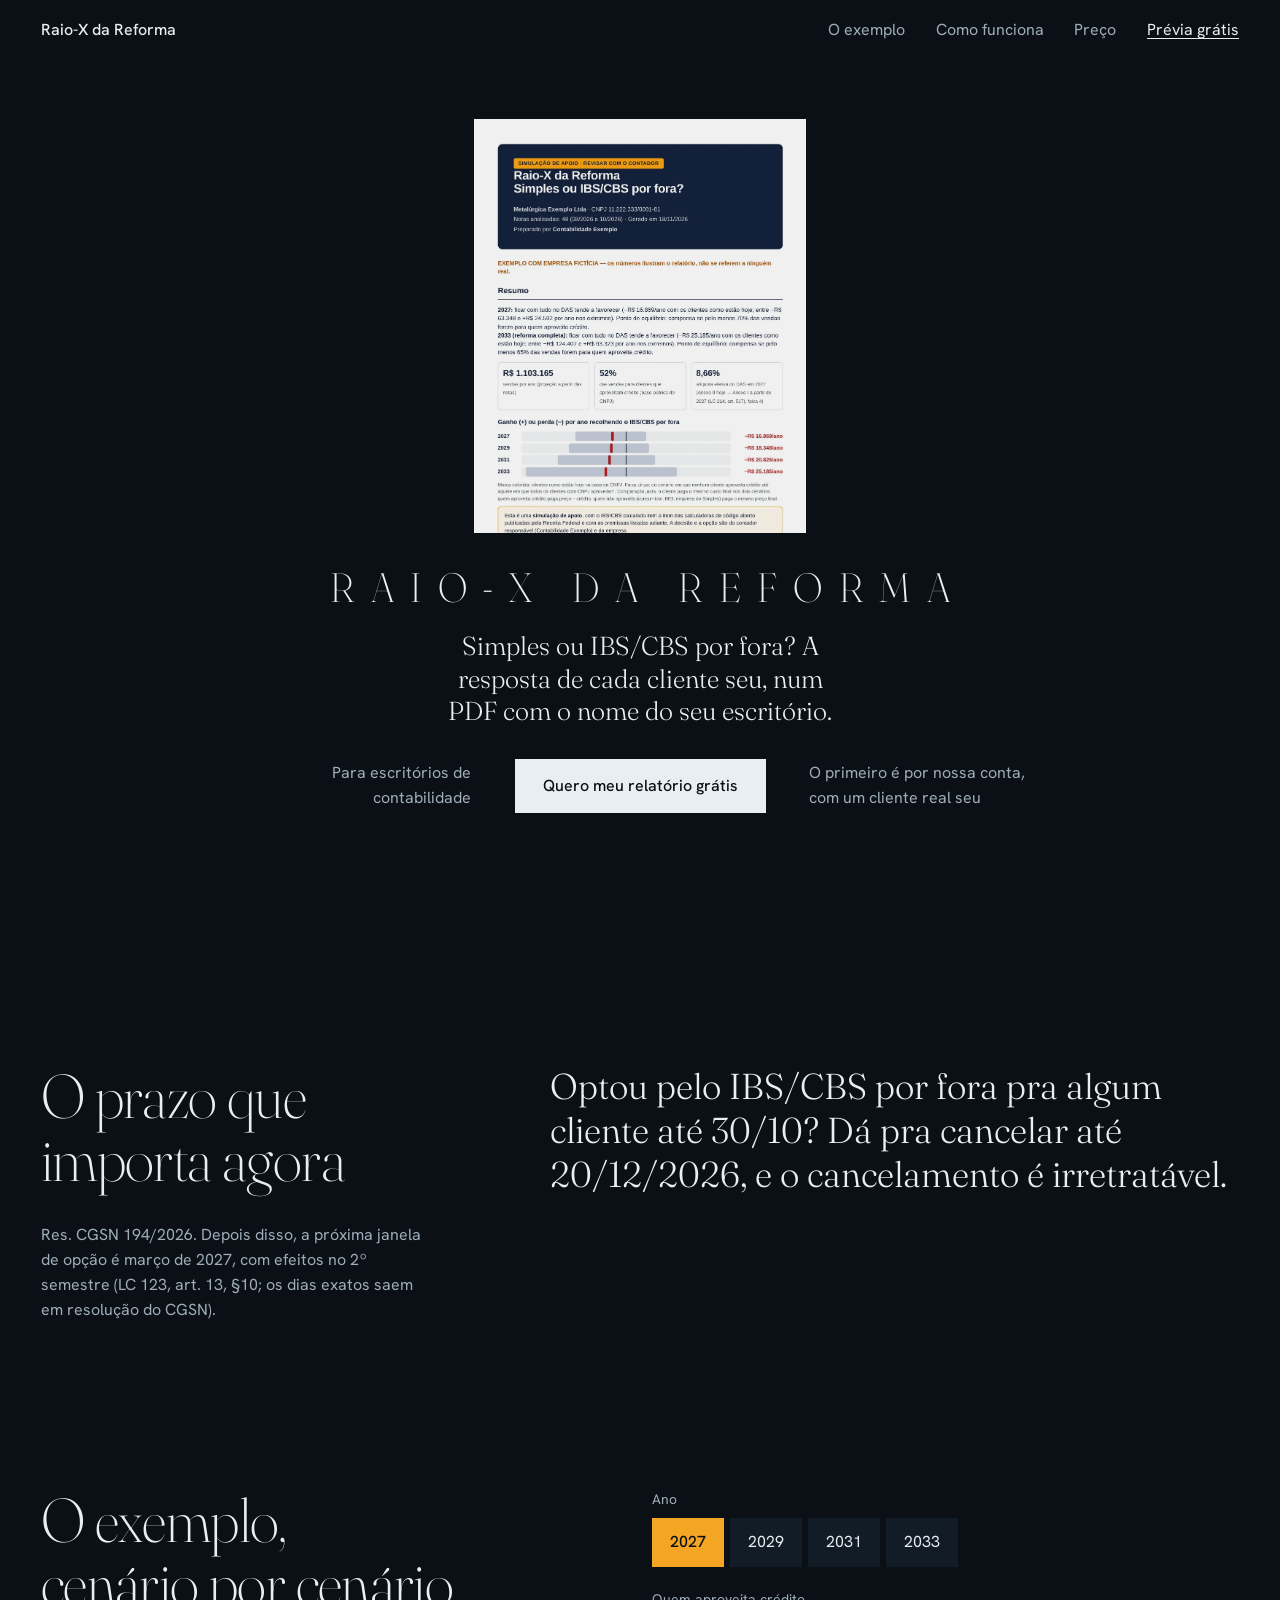
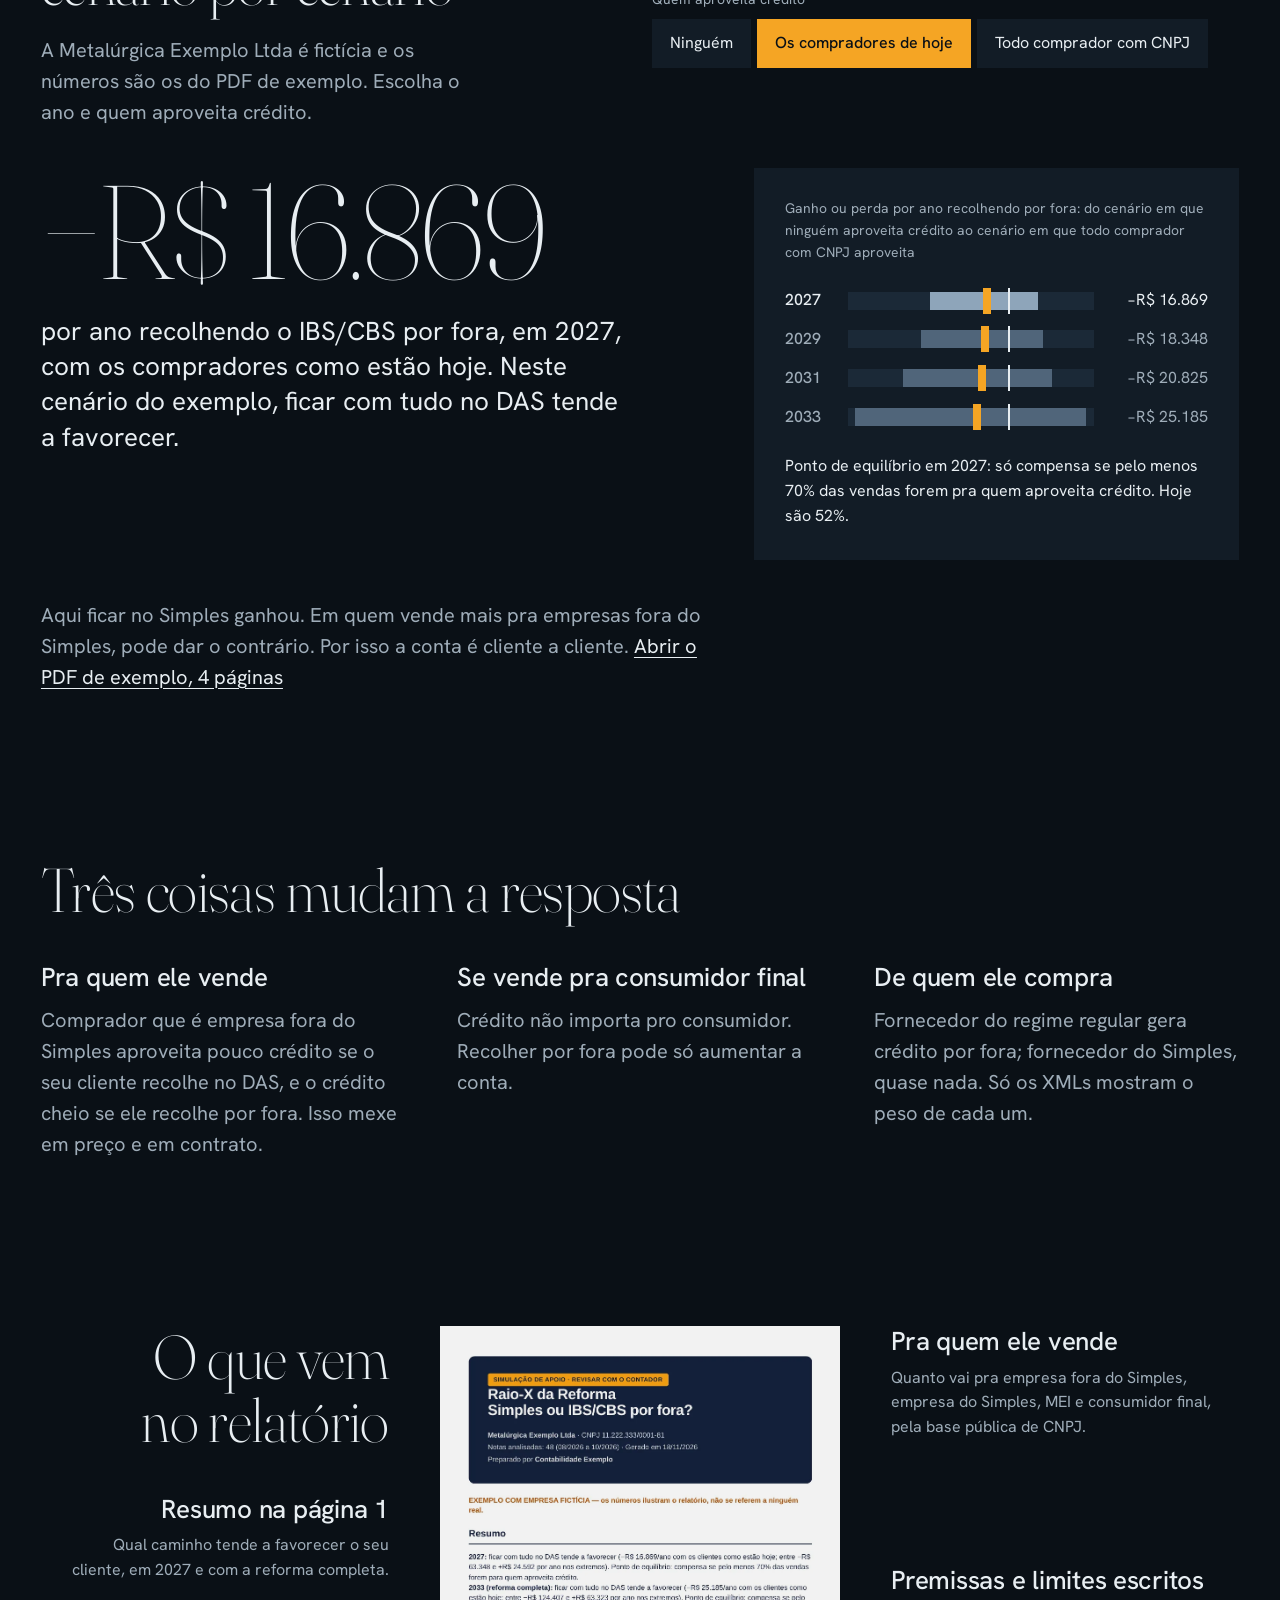
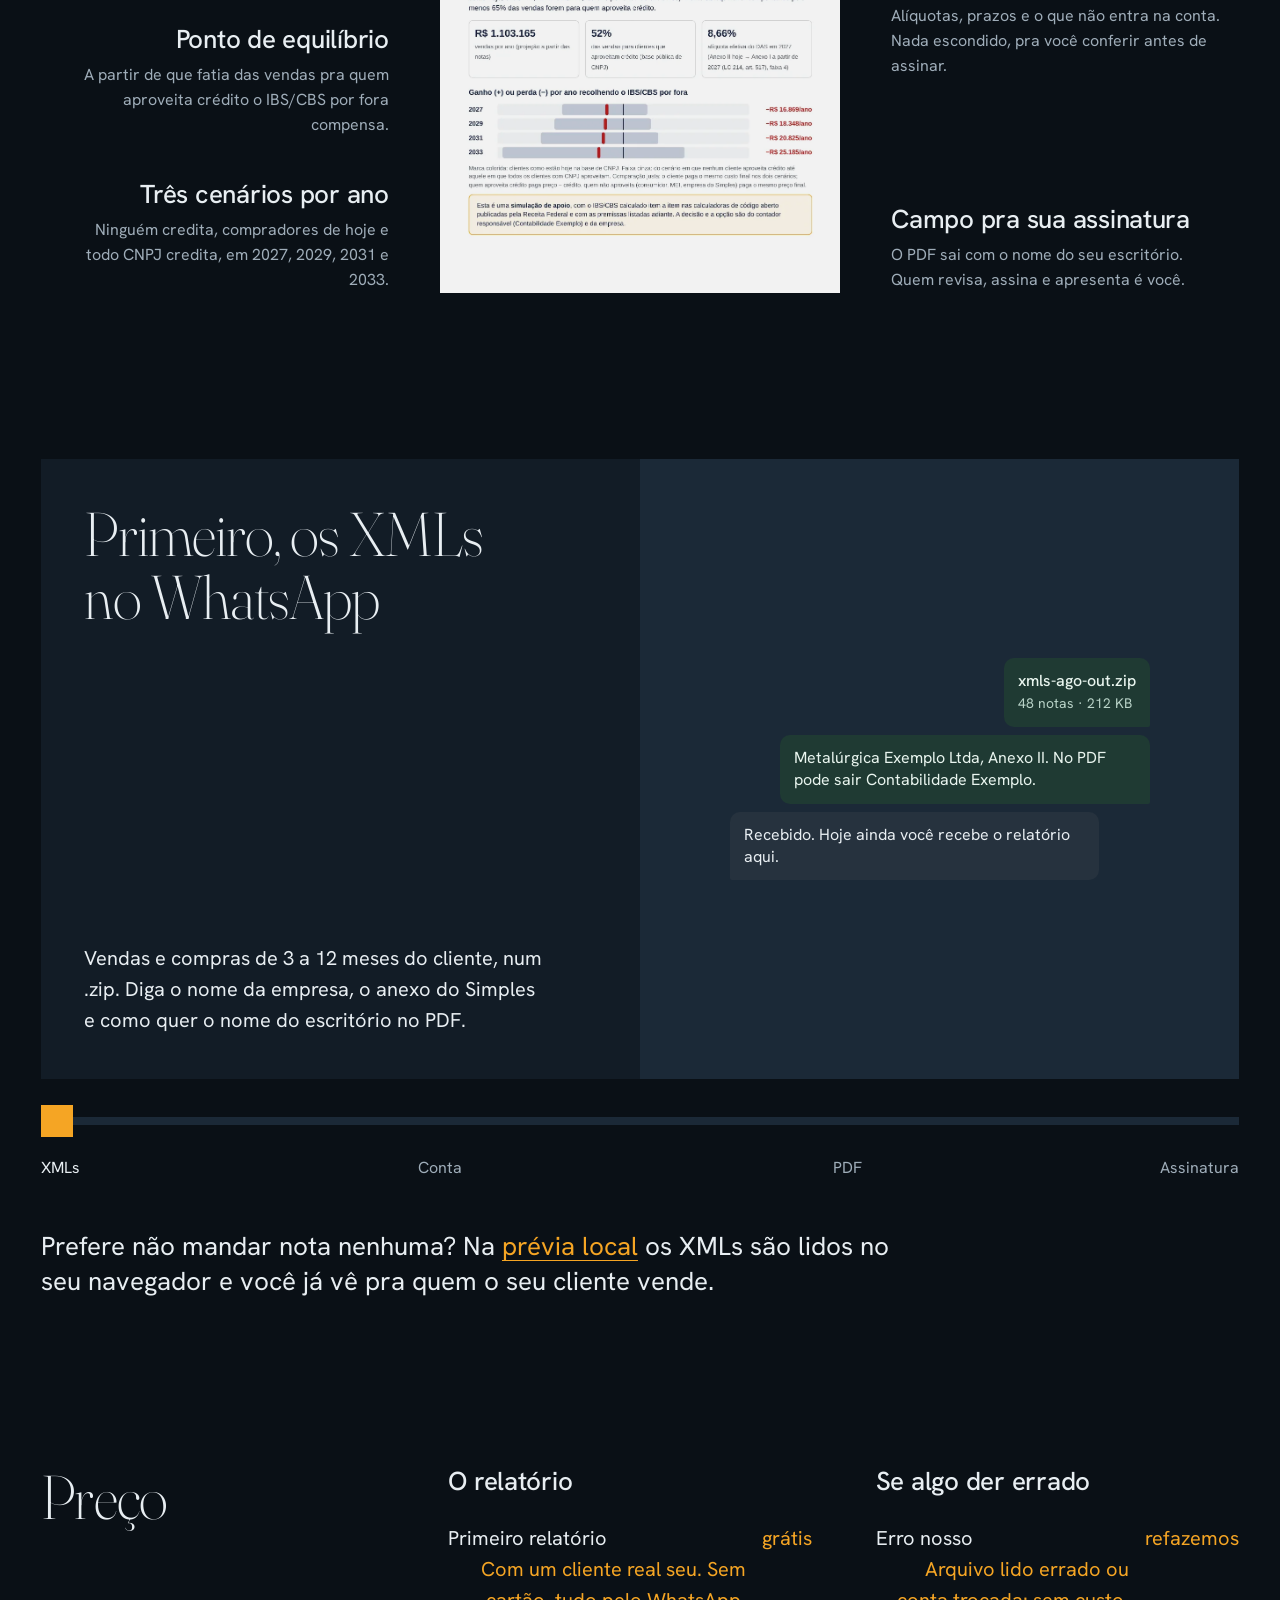
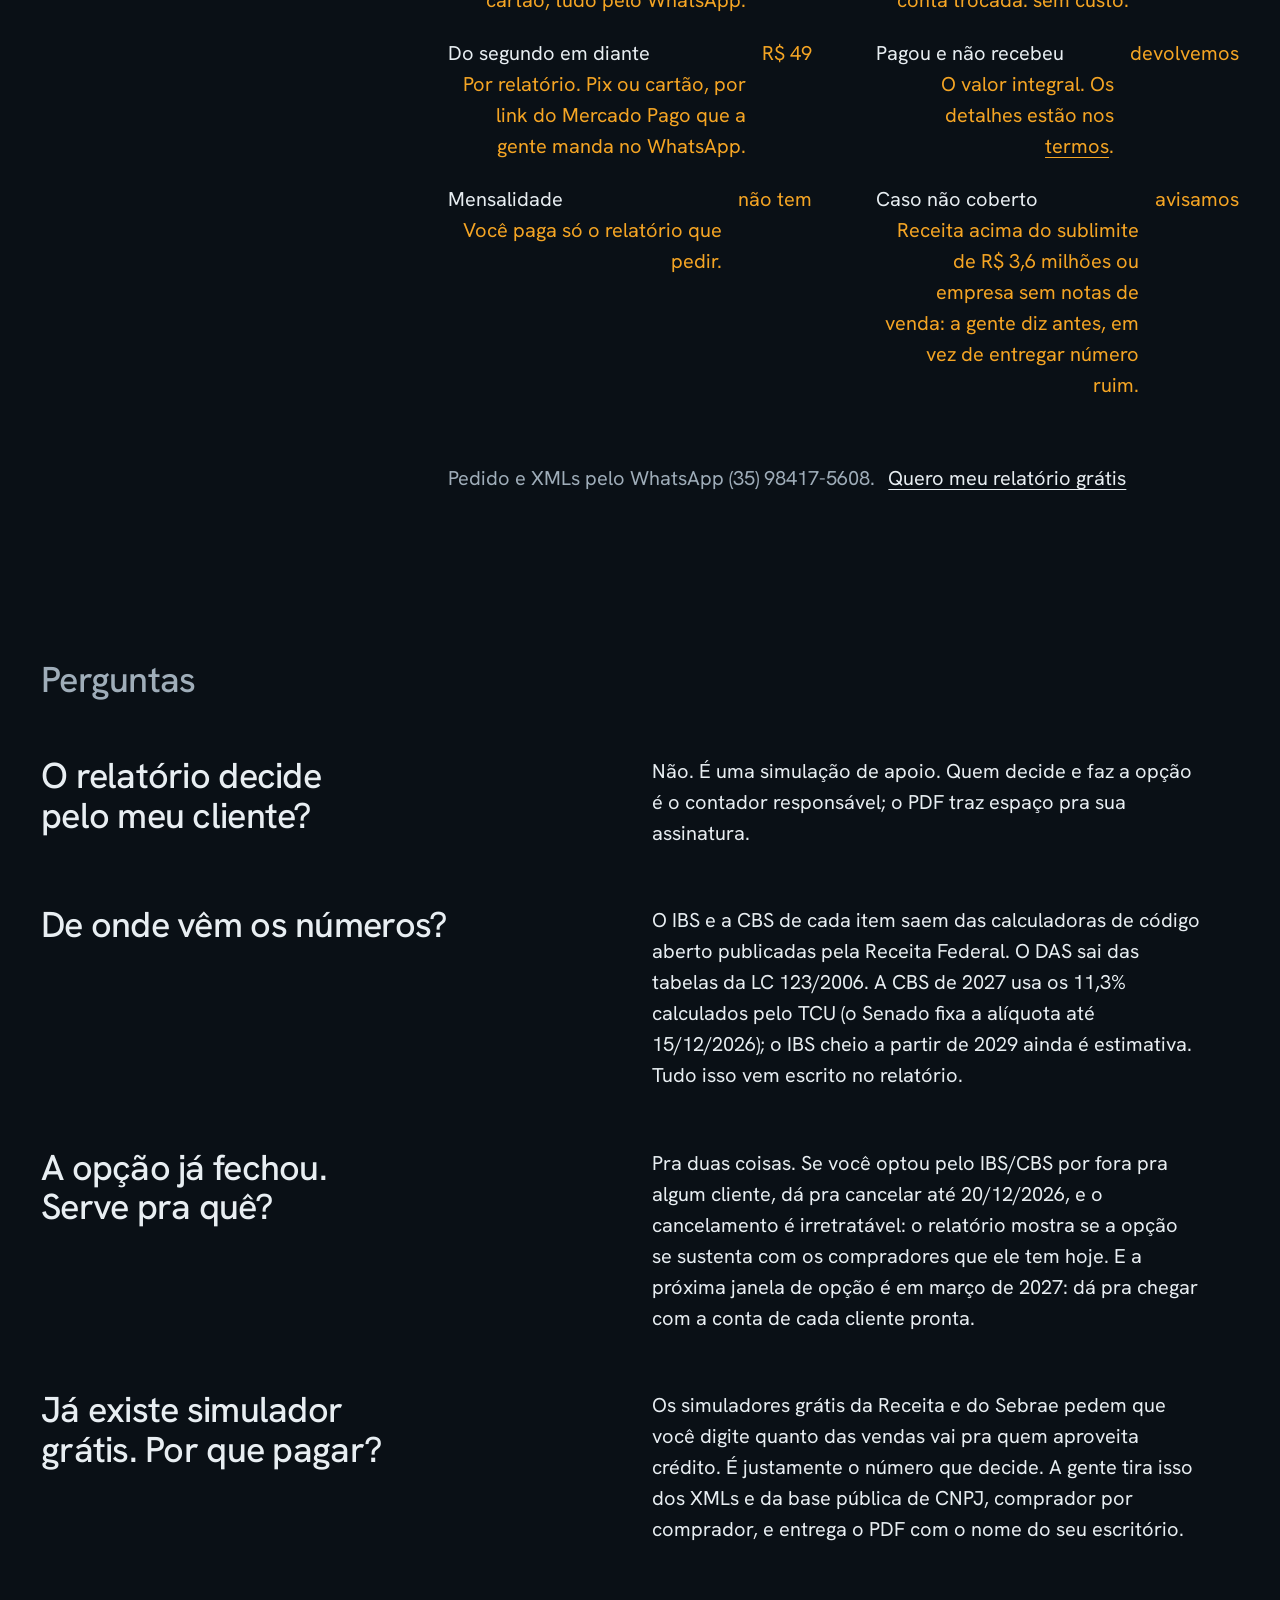
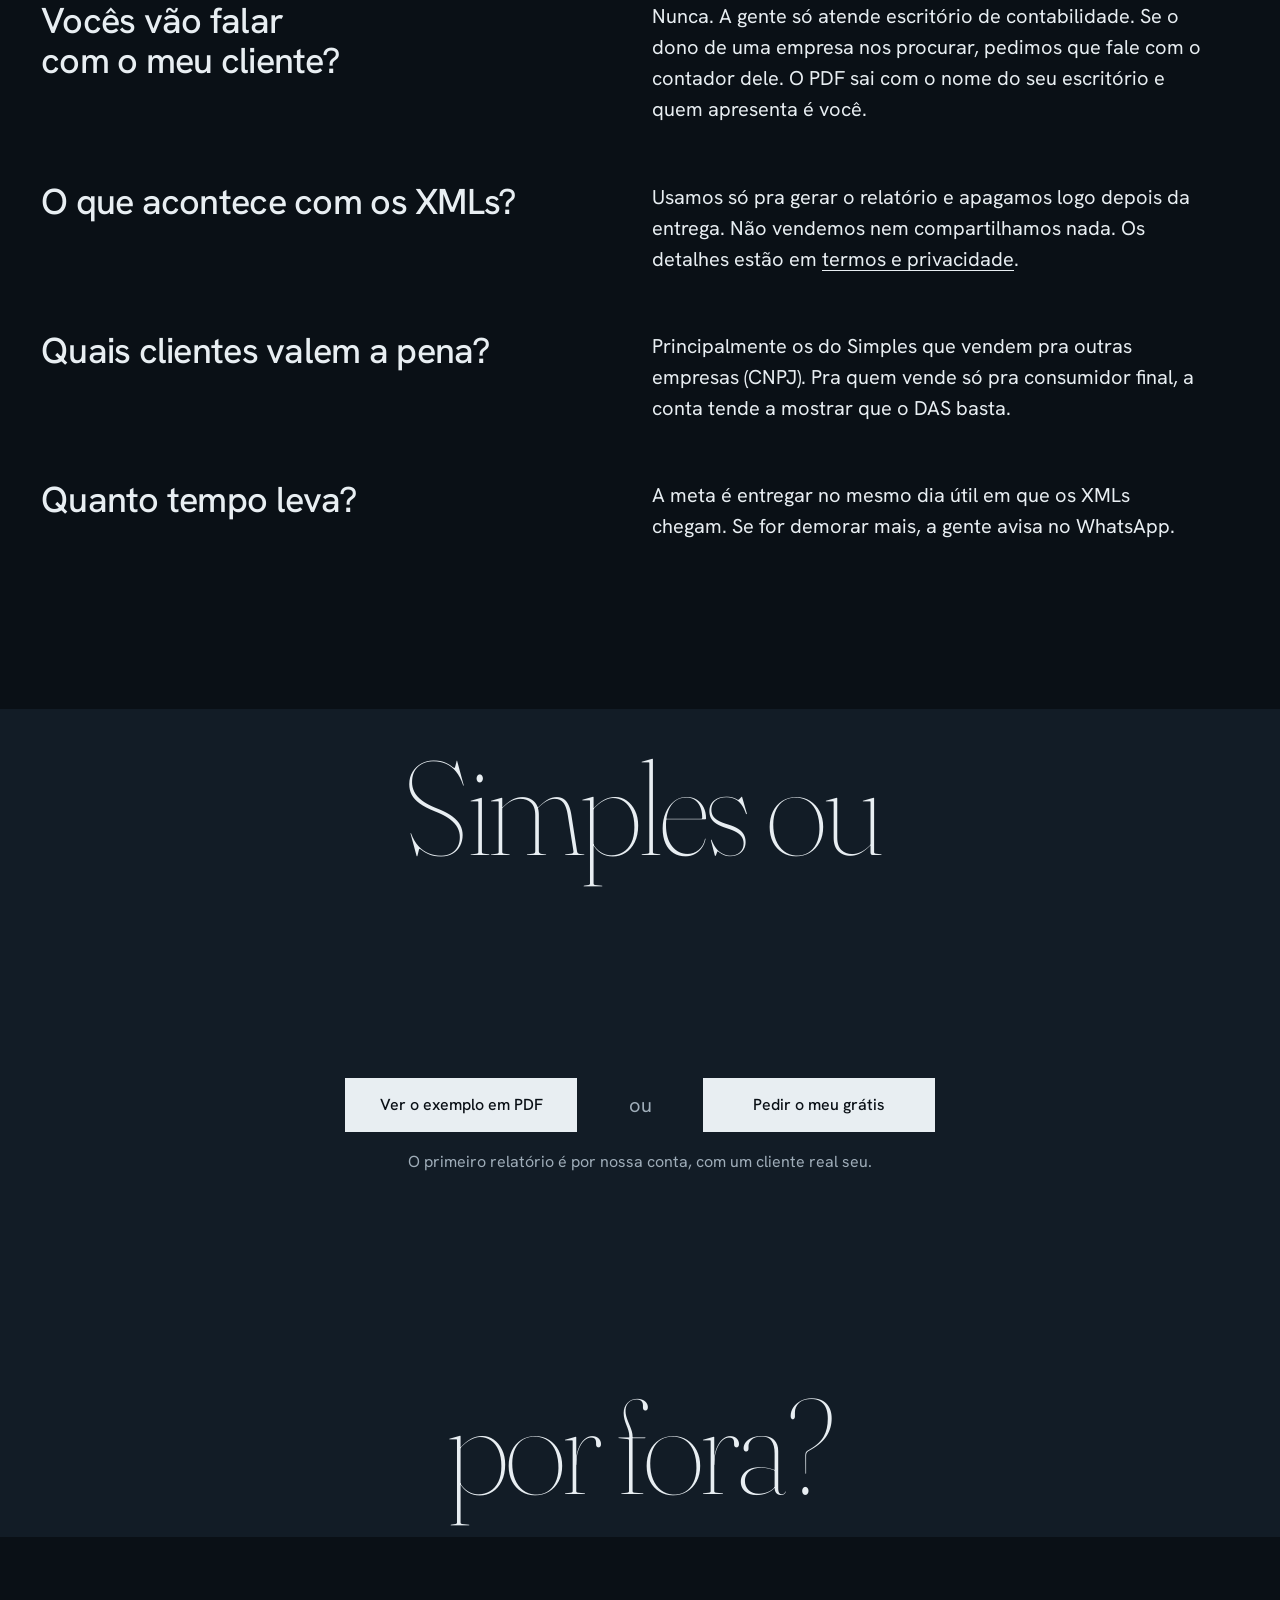
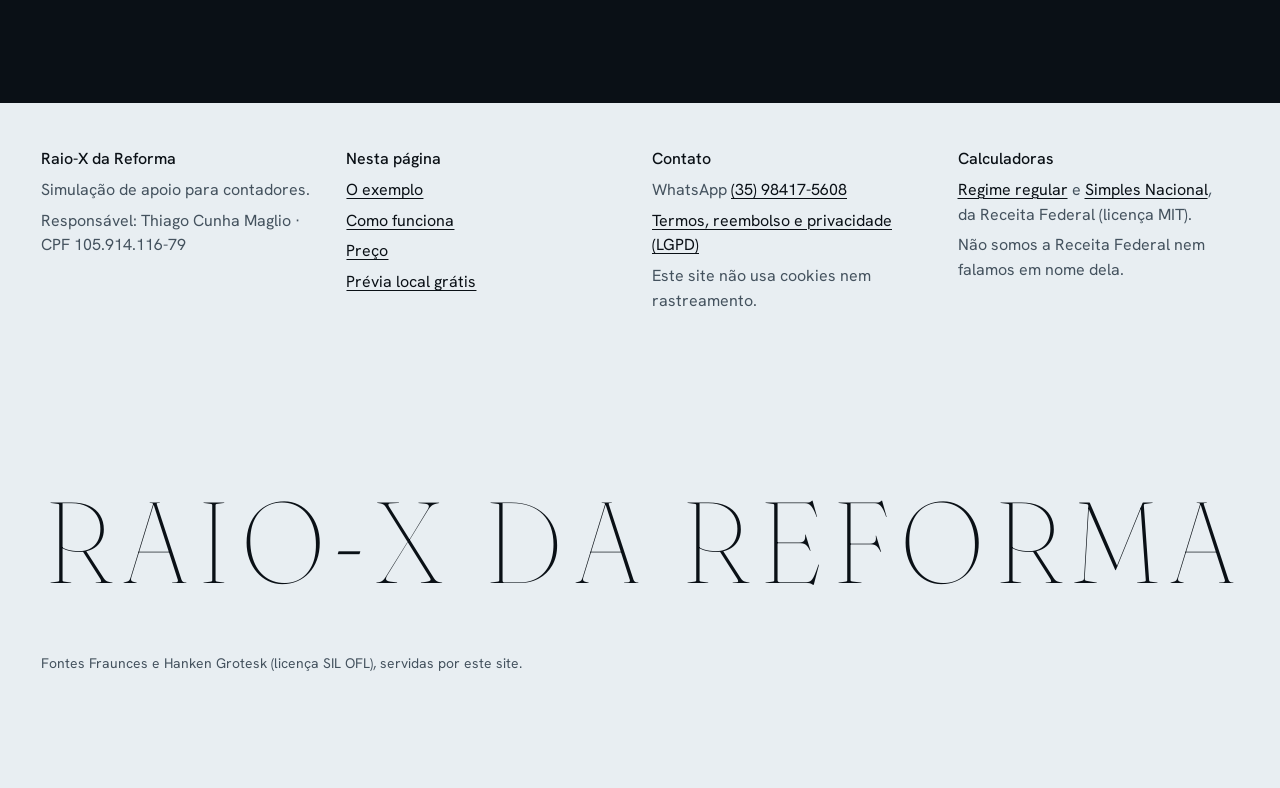
==== commit ba340e74: "site: Raio-X home, terms and local preview rebuilt (dark room look) One free report everywhere (owne" ====
--- a/index.html
+++ b/index.html
@@ -186,17 +186,17 @@
     <div data-r>
       <h3>O relatório</h3>
       <dl>
-        <div><dt>Primeiro relatório</dt><dd>grátis</dd><p>Com um cliente real seu. Sem cartão, tudo pelo WhatsApp.</p></div>
-        <div><dt>Do segundo em diante</dt><dd><span data-preco>R$ 49</span></dd><p>Por relatório. Pix ou cartão, por link do Mercado Pago que a gente manda no WhatsApp.</p></div>
-        <div><dt>Mensalidade</dt><dd>não tem</dd><p>Você paga só o relatório que pedir.</p></div>
+        <div><dt>Primeiro relatório</dt><dd>grátis</dd><dd class=\"desc\">Com um cliente real seu. Sem cartão, tudo pelo WhatsApp.</dd></div>
+        <div><dt>Do segundo em diante</dt><dd><span data-preco>R$ 49</span></dd><dd class=\"desc\">Por relatório. Pix ou cartão, por link do Mercado Pago que a gente manda no WhatsApp.</dd></div>
+        <div><dt>Mensalidade</dt><dd>não tem</dd><dd class=\"desc\">Você paga só o relatório que pedir.</dd></div>
       </dl>
     </div>
     <div data-r>
       <h3>Se algo der errado</h3>
       <dl>
-        <div><dt>Erro nosso</dt><dd>refazemos</dd><p>Arquivo lido errado ou conta trocada: sem custo.</p></div>
-        <div><dt>Pagou e não recebeu</dt><dd>devolvemos</dd><p>O valor integral. Os detalhes estão nos <a href="termos.html">termos</a>.</p></div>
-        <div><dt>Caso não coberto</dt><dd>avisamos</dd><p>Receita acima do sublimite de R$ 3,6 milhões ou empresa sem notas de venda: a gente diz antes, em vez de entregar número ruim.</p></div>
+        <div><dt>Erro nosso</dt><dd>refazemos</dd><dd class=\"desc\">Arquivo lido errado ou conta trocada: sem custo.</dd></div>
+        <div><dt>Pagou e não recebeu</dt><dd>devolvemos</dd><dd class=\"desc\">O valor integral. Os detalhes estão nos <a href="termos.html">termos</a>.</dd></div>
+        <div><dt>Caso não coberto</dt><dd>avisamos</dd><dd class=\"desc\">Receita acima do sublimite de R$ 3,6 milhões ou empresa sem notas de venda: a gente diz antes, em vez de entregar número ruim.</dd></div>
       </dl>
     </div>
   </div>
--- a/style.css
+++ b/style.css
@@ -82,8 +82,8 @@
 
 /* deadline */
 .prazo { display: grid; grid-template-columns: repeat(12, 1fr); column-gap: 24px; }
-.prazo__lado { grid-column: 1 / span 5; display: flex; flex-direction: column; justify-content: space-between; gap: 32px; }
-.prazo__txt { grid-column: 7 / span 6; }
+.prazo__lado { grid-column: 1 / span 4; display: flex; flex-direction: column; justify-content: space-between; gap: 32px; }
+.prazo__txt { grid-column: 6 / span 7; }
 .frase { font: 300 var(--stmt)/1.22 var(--display); font-variation-settings: "opsz" 60; }
 .nota { color: var(--muted); max-width: 44ch; font-size: 1rem; }
 
@@ -124,7 +124,7 @@
 /* three reasons */
 .tres { display: grid; grid-template-columns: repeat(12, 1fr); column-gap: 24px; row-gap: 40px; }
 .tres h2 { grid-column: 1 / span 8; }
-.tres__cols { grid-column: 1 / -1; display: grid; grid-template-columns: repeat(3, 1fr); gap: 24px clamp(24px, 4vw, 64px); }
+.tres__cols { grid-column: 1 / -1; display: grid; grid-template-columns: repeat(auto-fit, minmax(210px, 1fr)); gap: 24px clamp(24px, 4vw, 64px); }
 .tres__cols p { margin-top: 12px; color: var(--muted); max-width: 36ch; }
 
 /* the report page with notes in both margins */
@@ -184,7 +184,7 @@
 .preco dl > div { display: grid; grid-template-columns: 1fr auto; column-gap: 16px; align-items: baseline; margin-bottom: 22px; }
 .preco dt, .preco dd { font-size: var(--body); }
 .preco dd { margin: 0; font-variant-numeric: tabular-nums; text-align: right; color: var(--accent); }
-.preco dl p { grid-column: 1 / -1; margin-top: 4px; font-size: 1rem; color: var(--muted); max-width: 36ch; }
+.preco dd.desc { grid-column: 1 / -1; margin-top: 4px; font-size: 1rem; color: var(--muted); max-width: 36ch; text-align: left; }
 .preco__pe { grid-column: 5 / span 8; color: var(--muted); }
 .preco__pe a { color: var(--ink); margin-left: 8px; }
 
@@ -245,11 +245,12 @@
   .ex { row-gap: 32px; }
   .ex__valor, .fim__t span { font-size: 16.5vw; }
   .seg span { padding: 13px 14px; }
-  .tres__cols { grid-template-columns: 1fr; }
   .rel { grid-template-columns: 1fr; row-gap: 40px; }
   .rel__notas--e { text-align: left; align-items: flex-start; }
   .rel__folha { max-width: 420px; width: 100%; justify-self: center; }
-  .rel__notas--d { display: grid; grid-template-columns: 1fr; }
+  .rel__notas { display: grid; grid-template-columns: repeat(auto-fit, minmax(240px, 1fr)); gap: 28px 32px; }
+  .rel__notas li { max-width: none; }
+  .rel__notas .rel__titulo { grid-column: 1 / -1; }
   .como__etapas > li, .js .como__etapas > li.on { grid-template-columns: 1fr; min-height: 0; }
   .como__frag { order: -1; min-height: 44svh; }
   .como__texto h3 { max-width: 13ch; }
